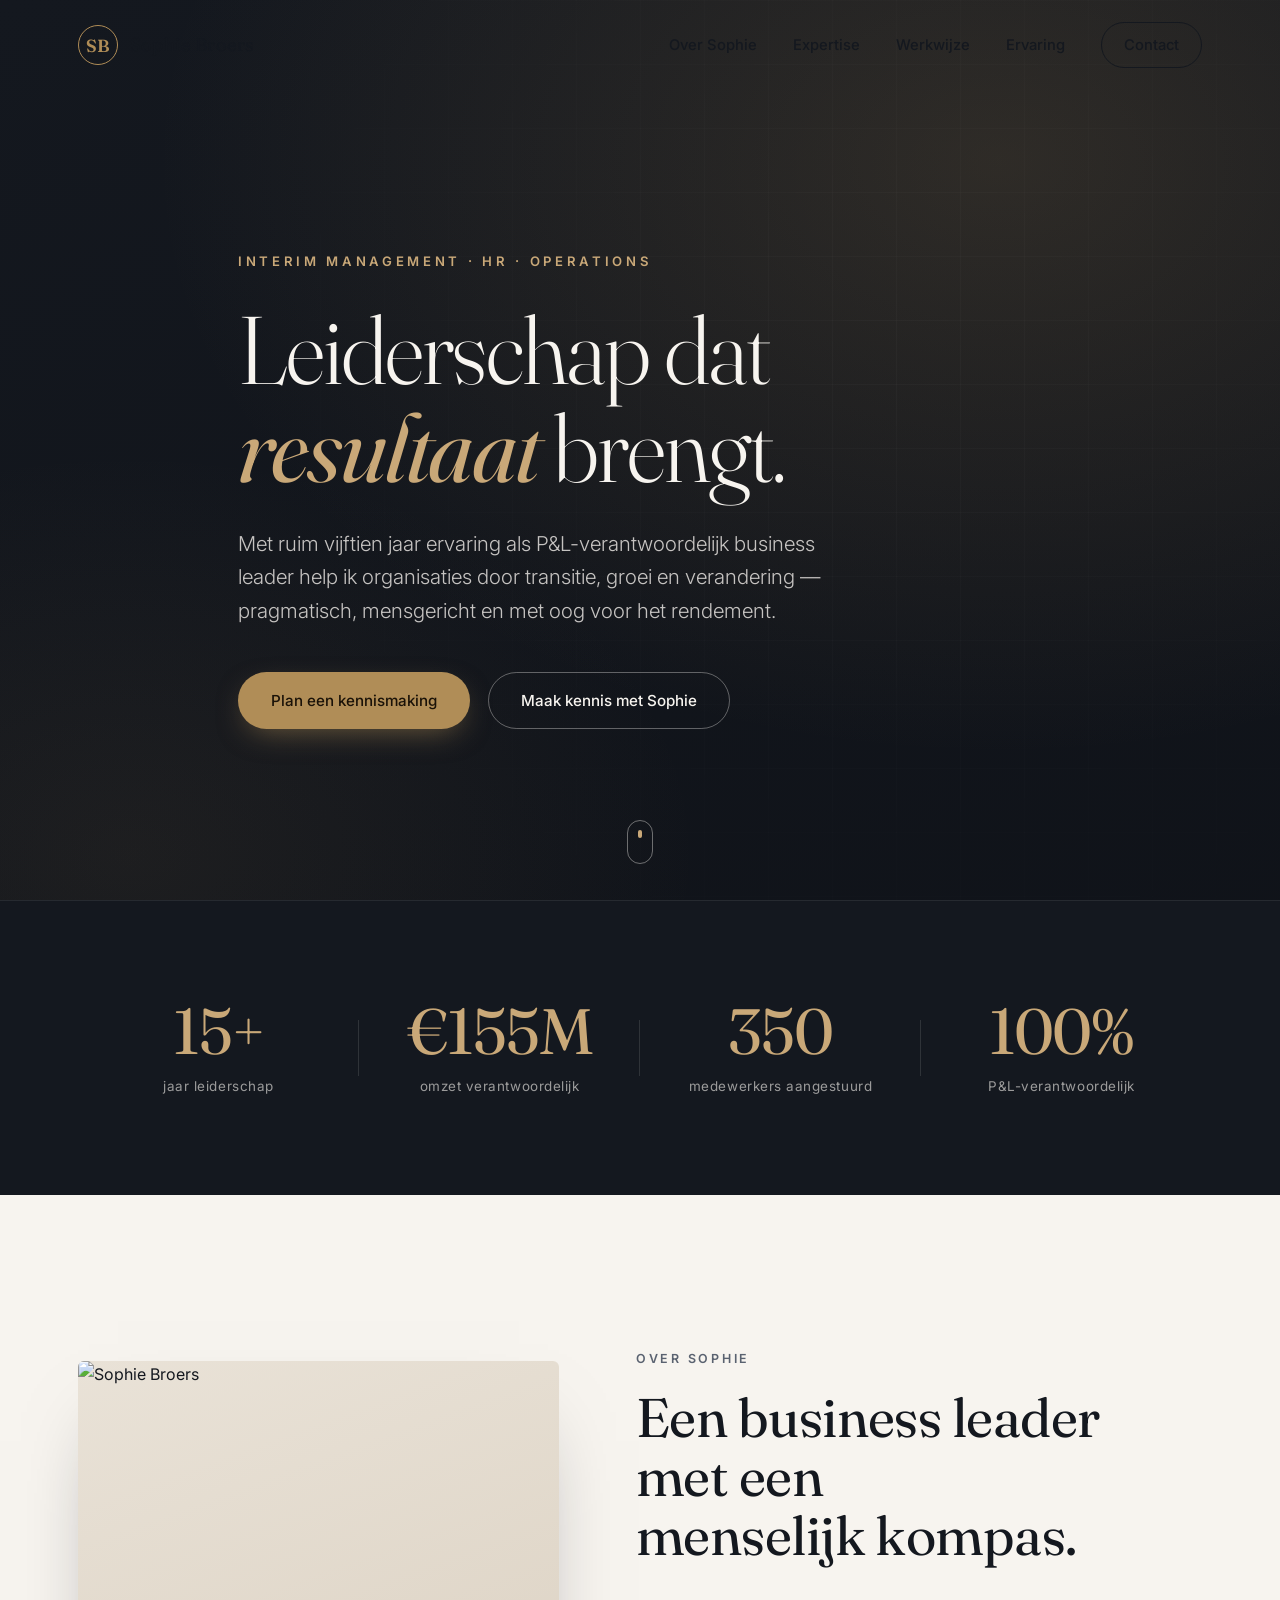
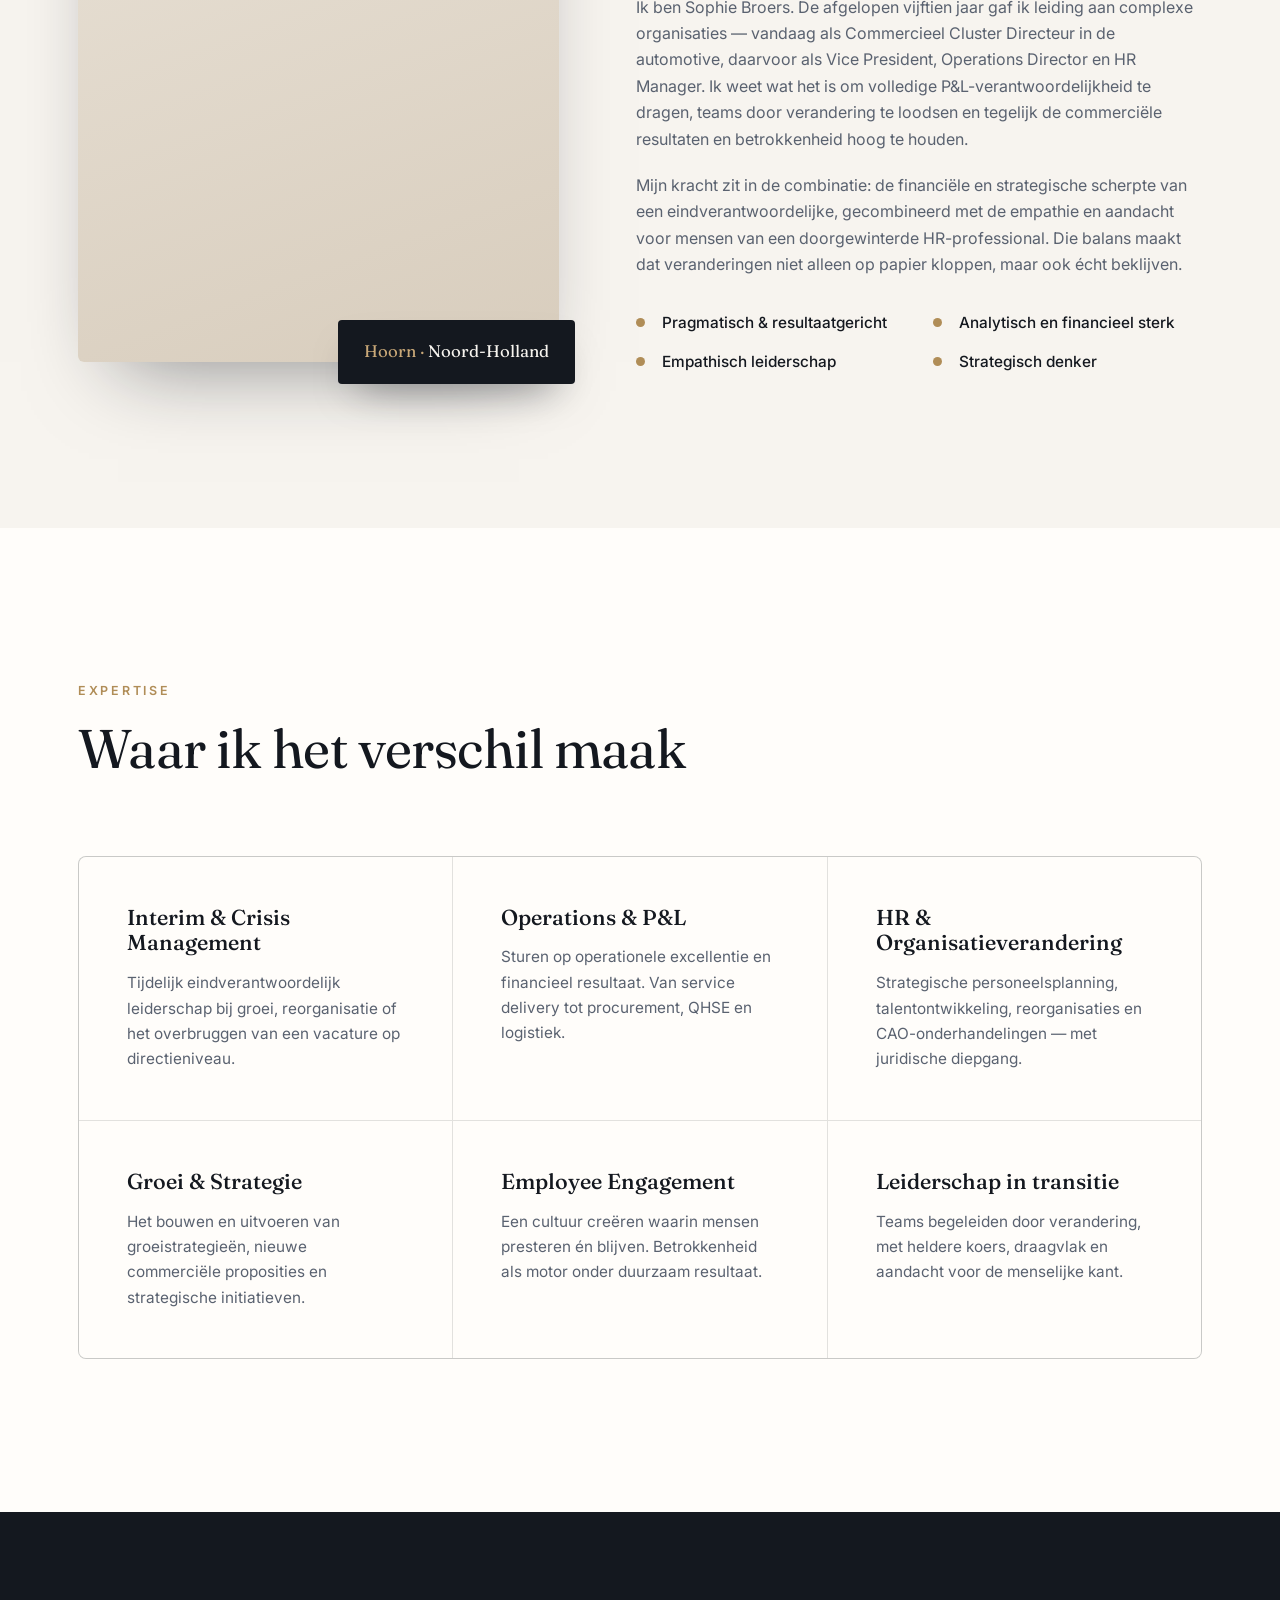
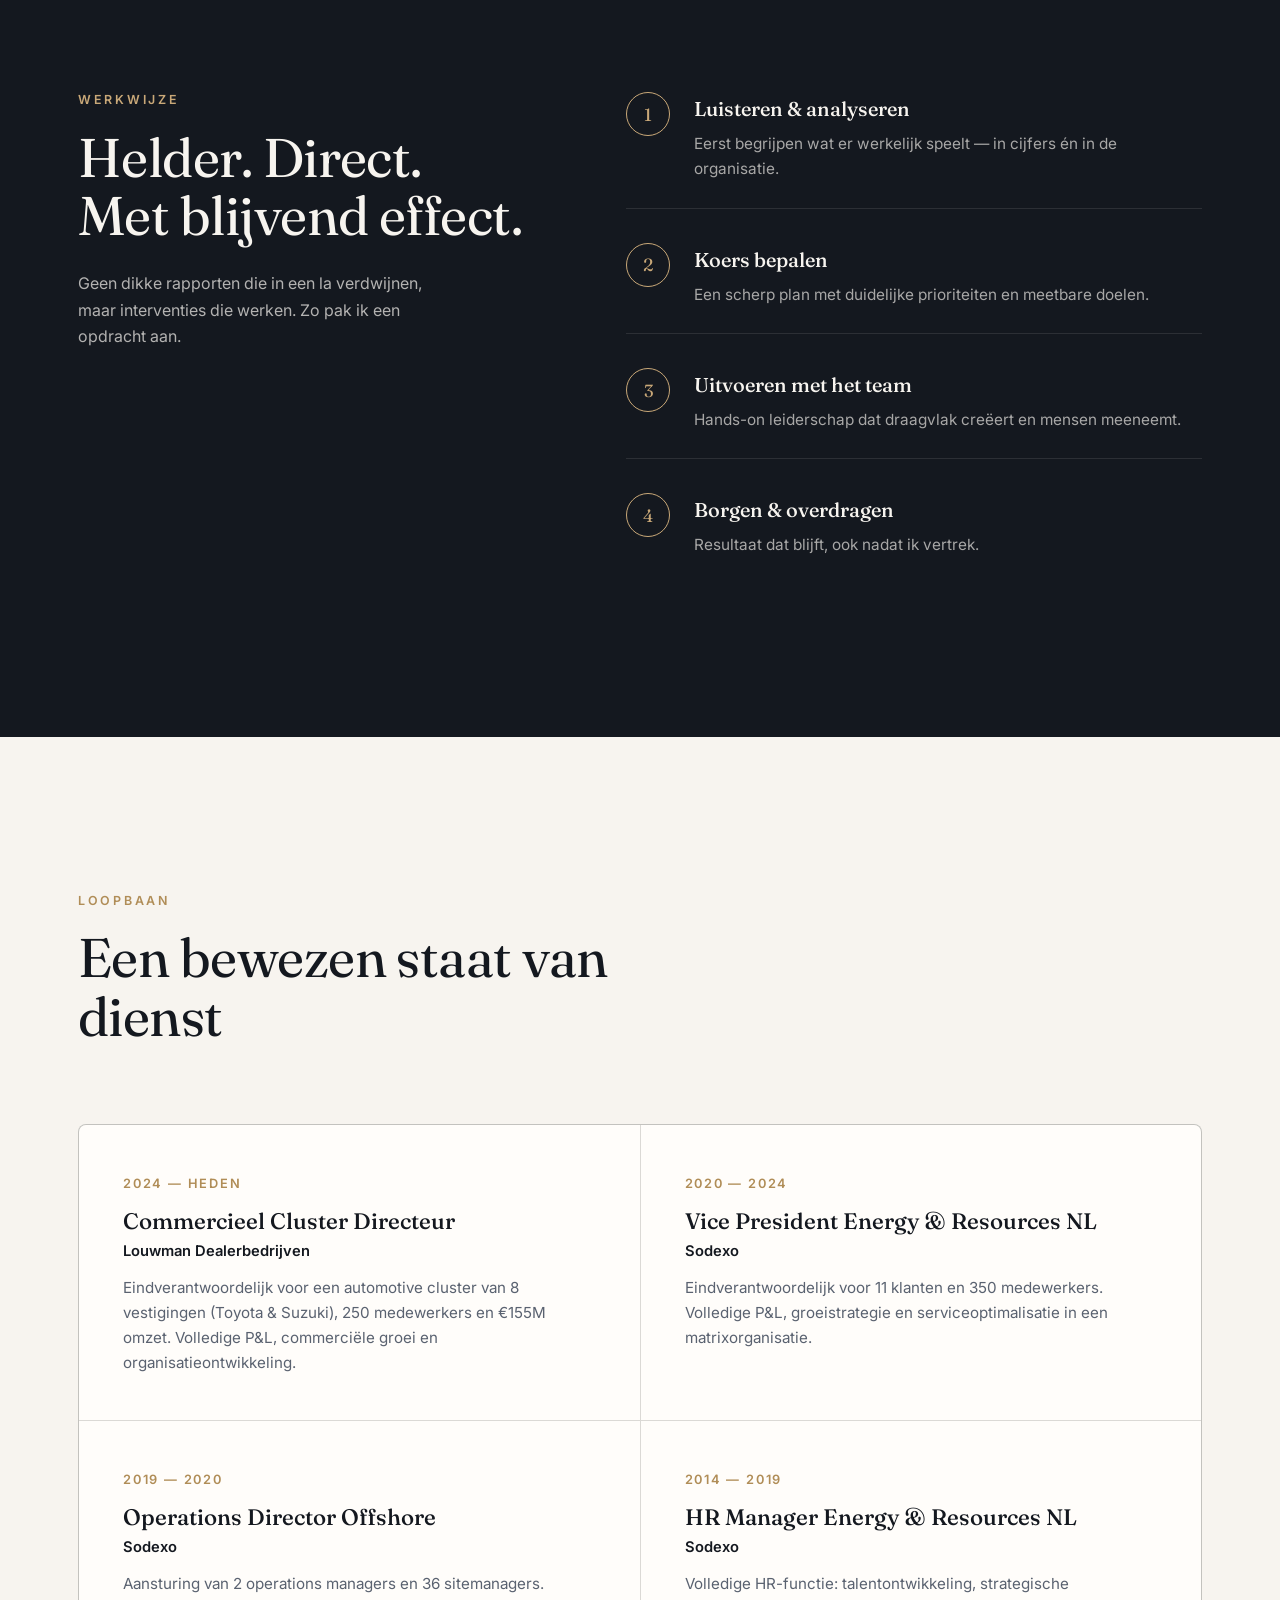
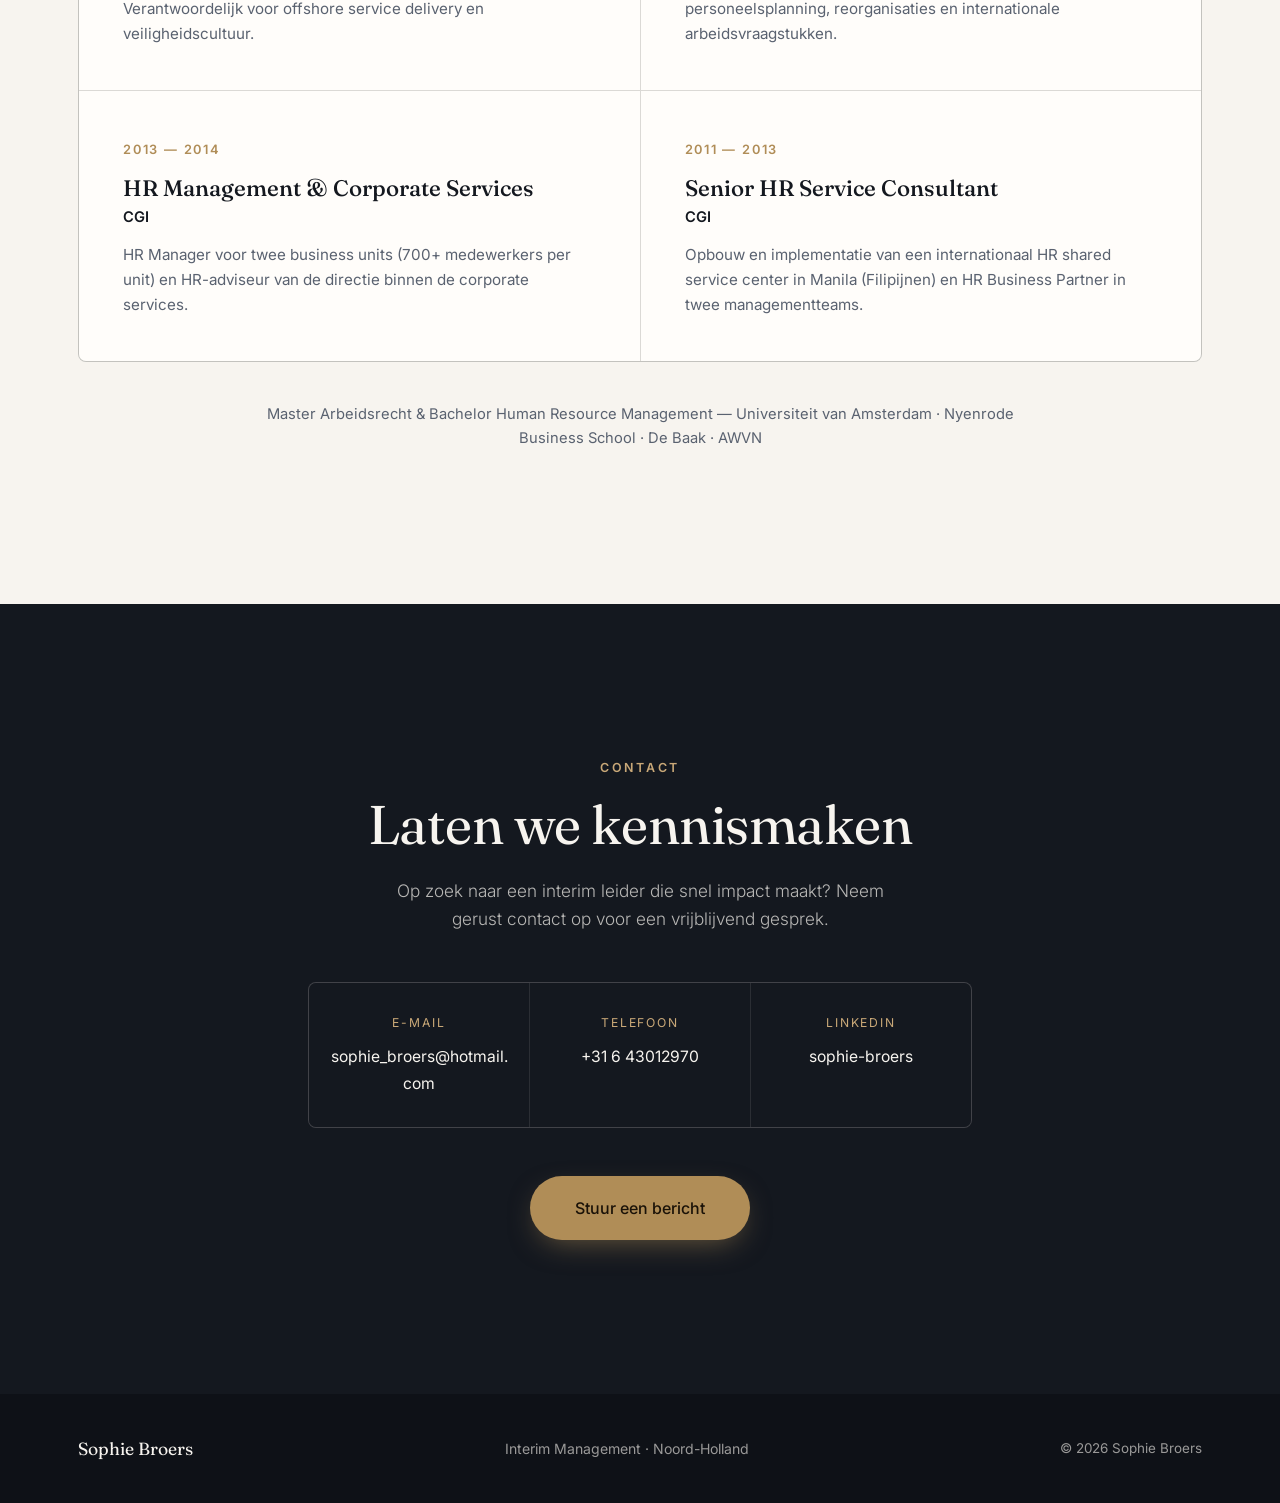
==== index.html @ 217e5184 "Gebruik AI-opgwaardeerde foto van Sophie (Higgsfield)" ====
<!DOCTYPE html>
<html lang="nl">
<head>
  <meta charset="UTF-8" />
  <meta name="viewport" content="width=device-width, initial-scale=1.0" />
  <title>Sophie Broers — Interim Management & Business Leadership</title>
  <meta name="description" content="Sophie Broers — Interim manager in HR, operations en business leadership. Resultaatgericht leiderschap voor organisaties in transitie. Noord-Holland." />

  <link rel="preconnect" href="https://fonts.googleapis.com" />
  <link rel="preconnect" href="https://fonts.gstatic.com" crossorigin />
  <link href="https://fonts.googleapis.com/css2?family=Fraunces:ital,opsz,wght@0,9..144,300;0,9..144,400;0,9..144,500;0,9..144,600;1,9..144,400&family=Inter:wght@300;400;500;600&display=swap" rel="stylesheet" />

  <link rel="stylesheet" href="css/styles.css" />
</head>
<body>

  <!-- Navigation -->
  <header class="nav" id="nav">
    <div class="nav__inner container">
      <a href="#hero" class="nav__brand">
        <span class="nav__monogram">SB</span>
        <span class="nav__name">Sophie&nbsp;Broers</span>
      </a>
      <nav class="nav__links" aria-label="Hoofdmenu">
        <a href="#about">Over Sophie</a>
        <a href="#expertise">Expertise</a>
        <a href="#approach">Werkwijze</a>
        <a href="#track">Ervaring</a>
        <a href="#contact" class="nav__cta">Contact</a>
      </nav>
      <button class="nav__toggle" id="navToggle" aria-label="Menu openen">
        <span></span><span></span><span></span>
      </button>
    </div>
  </header>

  <!-- Hero -->
  <section class="hero" id="hero">
    <div class="hero__bg" aria-hidden="true"></div>
    <div class="container hero__inner">
      <p class="hero__eyebrow reveal">Interim Management · HR · Operations</p>
      <h1 class="hero__title reveal">
        Leiderschap dat<br /><em>resultaat</em> brengt.
      </h1>
      <p class="hero__lede reveal">
        Met ruim vijftien jaar ervaring als P&amp;L-verantwoordelijk business leader
        help ik organisaties door transitie, groei en verandering — pragmatisch,
        mensgericht en met oog voor het rendement.
      </p>
      <div class="hero__actions reveal">
        <a href="#contact" class="btn btn--primary">Plan een kennismaking</a>
        <a href="#about" class="btn btn--ghost">Maak kennis met Sophie</a>
      </div>
    </div>
    <a href="#about" class="hero__scroll" aria-label="Scroll naar beneden">
      <span></span>
    </a>
  </section>

  <!-- Stats -->
  <section class="stats">
    <div class="container stats__grid">
      <div class="stat reveal">
        <span class="stat__num" data-count="15" data-suffix="+">0</span>
        <span class="stat__label">jaar leiderschap</span>
      </div>
      <div class="stat reveal">
        <span class="stat__num" data-count="155" data-prefix="€" data-suffix="M">0</span>
        <span class="stat__label">omzet verantwoordelijk</span>
      </div>
      <div class="stat reveal">
        <span class="stat__num" data-count="350" data-suffix="">0</span>
        <span class="stat__label">medewerkers aangestuurd</span>
      </div>
      <div class="stat reveal">
        <span class="stat__num" data-count="100" data-suffix="%">0</span>
        <span class="stat__label">P&amp;L-verantwoordelijk</span>
      </div>
    </div>
  </section>

  <!-- About -->
  <section class="about section" id="about">
    <div class="container about__grid">
      <div class="about__media reveal">
        <div class="about__photo">
          <img src="https://d8j0ntlcm91z4.cloudfront.net/user_3F2q2CvHTV5b7m7TgMzyzghqiWp/hf_20260619_043556_87febc3c-d3c6-4798-8ff1-b97ae72c11e6.png" alt="Sophie Broers" />
          <span class="about__photo-fallback">Foto van Sophie<br /><small>plaats als assets/sophie.jpg</small></span>
        </div>
        <div class="about__badge">
          <span class="about__badge-line">Hoorn ·</span> Noord-Holland
        </div>
      </div>
      <div class="about__content reveal">
        <p class="section__eyebrow">Over Sophie</p>
        <h2 class="section__title">Een business leader met een<br />menselijk kompas.</h2>
        <p>
          Ik ben Sophie Broers. De afgelopen vijftien jaar gaf ik leiding aan
          complexe organisaties — vandaag als Commercieel Cluster Directeur in
          de automotive, daarvoor als Vice President, Operations Director en
          HR Manager. Ik weet wat het is om volledige P&amp;L-verantwoordelijkheid
          te dragen, teams door verandering te loodsen en tegelijk de
          commerciële resultaten en betrokkenheid hoog te houden.
        </p>
        <p>
          Mijn kracht zit in de combinatie: de financiële en strategische
          scherpte van een eindverantwoordelijke, gecombineerd met de empathie
          en aandacht voor mensen van een doorgewinterde HR-professional. Die
          balans maakt dat veranderingen niet alleen op papier kloppen, maar ook
          écht beklijven.
        </p>
        <ul class="about__traits">
          <li>Pragmatisch &amp; resultaatgericht</li>
          <li>Analytisch en financieel sterk</li>
          <li>Empathisch leiderschap</li>
          <li>Strategisch denker</li>
        </ul>
      </div>
    </div>
  </section>

  <!-- Expertise -->
  <section class="expertise section" id="expertise">
    <div class="container">
      <div class="section__head reveal">
        <p class="section__eyebrow">Expertise</p>
        <h2 class="section__title">Waar ik het verschil maak</h2>
      </div>
      <div class="expertise__grid">
        <article class="card reveal">
          <span class="card__num">01</span>
          <h3>Interim &amp; Crisis Management</h3>
          <p>Tijdelijk eindverantwoordelijk leiderschap bij groei, reorganisatie of het overbruggen van een vacature op directieniveau.</p>
        </article>
        <article class="card reveal">
          <span class="card__num">02</span>
          <h3>Operations &amp; P&amp;L</h3>
          <p>Sturen op operationele excellentie en financieel resultaat. Van service delivery tot procurement, QHSE en logistiek.</p>
        </article>
        <article class="card reveal">
          <span class="card__num">03</span>
          <h3>HR &amp; Organisatieverandering</h3>
          <p>Strategische personeelsplanning, talentontwikkeling, reorganisaties en CAO-onderhandelingen — met juridische diepgang.</p>
        </article>
        <article class="card reveal">
          <span class="card__num">04</span>
          <h3>Groei &amp; Strategie</h3>
          <p>Het bouwen en uitvoeren van groeistrategieën, nieuwe commerciële proposities en strategische initiatieven.</p>
        </article>
        <article class="card reveal">
          <span class="card__num">05</span>
          <h3>Employee Engagement</h3>
          <p>Een cultuur creëren waarin mensen presteren én blijven. Betrokkenheid als motor onder duurzaam resultaat.</p>
        </article>
        <article class="card reveal">
          <span class="card__num">06</span>
          <h3>Leiderschap in transitie</h3>
          <p>Teams begeleiden door verandering, met heldere koers, draagvlak en aandacht voor de menselijke kant.</p>
        </article>
      </div>
    </div>
  </section>

  <!-- Approach -->
  <section class="approach section" id="approach">
    <div class="container approach__grid">
      <div class="approach__intro reveal">
        <p class="section__eyebrow">Werkwijze</p>
        <h2 class="section__title">Helder. Direct.<br />Met blijvend effect.</h2>
        <p>Geen dikke rapporten die in een la verdwijnen, maar interventies die werken. Zo pak ik een opdracht aan.</p>
      </div>
      <div class="approach__steps">
        <div class="step reveal">
          <span class="step__num">1</span>
          <div>
            <h3>Luisteren &amp; analyseren</h3>
            <p>Eerst begrijpen wat er werkelijk speelt — in cijfers én in de organisatie.</p>
          </div>
        </div>
        <div class="step reveal">
          <span class="step__num">2</span>
          <div>
            <h3>Koers bepalen</h3>
            <p>Een scherp plan met duidelijke prioriteiten en meetbare doelen.</p>
          </div>
        </div>
        <div class="step reveal">
          <span class="step__num">3</span>
          <div>
            <h3>Uitvoeren met het team</h3>
            <p>Hands-on leiderschap dat draagvlak creëert en mensen meeneemt.</p>
          </div>
        </div>
        <div class="step reveal">
          <span class="step__num">4</span>
          <div>
            <h3>Borgen &amp; overdragen</h3>
            <p>Resultaat dat blijft, ook nadat ik vertrek.</p>
          </div>
        </div>
      </div>
    </div>
  </section>

  <!-- Track record -->
  <section class="track section" id="track">
    <div class="container">
      <div class="section__head reveal">
        <p class="section__eyebrow">Loopbaan</p>
        <h2 class="section__title">Een bewezen staat van dienst</h2>
      </div>
      <div class="timeline">
        <div class="tl reveal">
          <span class="tl__period">2024 — heden</span>
          <h3>Commercieel Cluster Directeur</h3>
          <span class="tl__org">Louwman Dealerbedrijven</span>
          <p>Eindverantwoordelijk voor een automotive cluster van 8 vestigingen (Toyota &amp; Suzuki), 250 medewerkers en €155M omzet. Volledige P&amp;L, commerciële groei en organisatieontwikkeling.</p>
        </div>
        <div class="tl reveal">
          <span class="tl__period">2020 — 2024</span>
          <h3>Vice President Energy &amp; Resources NL</h3>
          <span class="tl__org">Sodexo</span>
          <p>Eindverantwoordelijk voor 11 klanten en 350 medewerkers. Volledige P&amp;L, groeistrategie en serviceoptimalisatie in een matrixorganisatie.</p>
        </div>
        <div class="tl reveal">
          <span class="tl__period">2019 — 2020</span>
          <h3>Operations Director Offshore</h3>
          <span class="tl__org">Sodexo</span>
          <p>Aansturing van 2 operations managers en 36 sitemanagers. Verantwoordelijk voor offshore service delivery en veiligheidscultuur.</p>
        </div>
        <div class="tl reveal">
          <span class="tl__period">2014 — 2019</span>
          <h3>HR Manager Energy &amp; Resources NL</h3>
          <span class="tl__org">Sodexo</span>
          <p>Volledige HR-functie: talentontwikkeling, strategische personeelsplanning, reorganisaties en internationale arbeidsvraagstukken.</p>
        </div>
        <div class="tl reveal">
          <span class="tl__period">2013 — 2014</span>
          <h3>HR Management &amp; Corporate Services</h3>
          <span class="tl__org">CGI</span>
          <p>HR Manager voor twee business units (700+ medewerkers per unit) en HR-adviseur van de directie binnen de corporate services.</p>
        </div>
        <div class="tl reveal">
          <span class="tl__period">2011 — 2013</span>
          <h3>Senior HR Service Consultant</h3>
          <span class="tl__org">CGI</span>
          <p>Opbouw en implementatie van een internationaal HR shared service center in Manila (Filipijnen) en HR Business Partner in twee managementteams.</p>
        </div>
      </div>
      <p class="track__edu reveal">
        Master Arbeidsrecht &amp; Bachelor Human Resource Management — Universiteit van Amsterdam ·
        Nyenrode Business School · De Baak · AWVN
      </p>
    </div>
  </section>

  <!-- Contact -->
  <section class="contact section" id="contact">
    <div class="container contact__inner reveal">
      <p class="section__eyebrow">Contact</p>
      <h2 class="section__title">Laten we kennismaken</h2>
      <p class="contact__lede">
        Op zoek naar een interim leider die snel impact maakt? Neem gerust
        contact op voor een vrijblijvend gesprek.
      </p>
      <div class="contact__methods">
        <a href="mailto:sophie_broers@hotmail.com" class="contact__item">
          <span class="contact__label">E-mail</span>
          <span class="contact__value">sophie_broers@hotmail.com</span>
        </a>
        <a href="tel:+31643012970" class="contact__item">
          <span class="contact__label">Telefoon</span>
          <span class="contact__value">+31 6 43012970</span>
        </a>
        <a href="https://www.linkedin.com/in/sophie-broers-6456838/" target="_blank" rel="noopener" class="contact__item">
          <span class="contact__label">LinkedIn</span>
          <span class="contact__value">sophie-broers</span>
        </a>
      </div>
      <a href="mailto:sophie_broers@hotmail.com" class="btn btn--primary btn--large">Stuur een bericht</a>
    </div>
  </section>

  <!-- Footer -->
  <footer class="footer">
    <div class="container footer__inner">
      <span class="footer__brand">Sophie Broers</span>
      <span class="footer__tag">Interim Management · Noord-Holland</span>
      <span class="footer__copy">© <span id="year"></span> Sophie Broers</span>
    </div>
  </footer>

  <script src="js/script.js"></script>
</body>
</html>
---- css/styles.css ----
/* ============================================================
   Sophie Broers — Interim Management
   Premium design system
   ============================================================ */

:root {
  --ink:        #14181f;   /* near-black navy */
  --ink-soft:   #232a35;
  --paper:      #f7f4ef;   /* warm off-white */
  --paper-pure: #fffdfa;
  --gold:       #b08d57;   /* champagne gold */
  --gold-soft:  #c9a878;
  --line:       rgba(20, 24, 31, 0.12);
  --muted:      #5a6270;

  --serif: 'Fraunces', Georgia, serif;
  --sans:  'Inter', -apple-system, BlinkMacSystemFont, sans-serif;

  --ease: cubic-bezier(0.22, 1, 0.36, 1);
  --maxw: 1180px;
}

*,
*::before,
*::after { box-sizing: border-box; margin: 0; padding: 0; }

html { scroll-behavior: smooth; -webkit-text-size-adjust: 100%; }

body {
  font-family: var(--sans);
  color: var(--ink);
  background: var(--paper);
  line-height: 1.65;
  font-weight: 400;
  -webkit-font-smoothing: antialiased;
  overflow-x: hidden;
}

img { max-width: 100%; display: block; }
a { color: inherit; text-decoration: none; }

.container {
  width: 100%;
  max-width: var(--maxw);
  margin: 0 auto;
  padding: 0 28px;
}

.section { padding: clamp(80px, 12vw, 160px) 0; }

/* ---- Shared section heads ---- */
.section__eyebrow {
  font-size: 0.78rem;
  letter-spacing: 0.22em;
  text-transform: uppercase;
  color: var(--gold);
  font-weight: 600;
  margin-bottom: 18px;
}

.section__title {
  font-family: var(--serif);
  font-weight: 400;
  font-size: clamp(2rem, 4.5vw, 3.4rem);
  line-height: 1.08;
  letter-spacing: -0.01em;
}

.section__head { max-width: 640px; margin-bottom: clamp(48px, 6vw, 80px); }

/* ============================================================
   Navigation
   ============================================================ */
.nav {
  position: fixed;
  inset: 0 0 auto 0;
  z-index: 100;
  transition: background 0.4s var(--ease), box-shadow 0.4s var(--ease), padding 0.4s var(--ease);
  padding: 22px 0;
}
.nav--scrolled {
  background: rgba(247, 244, 239, 0.85);
  backdrop-filter: blur(14px);
  -webkit-backdrop-filter: blur(14px);
  box-shadow: 0 1px 0 var(--line);
  padding: 14px 0;
}
.nav__inner { display: flex; align-items: center; justify-content: space-between; }

.nav__brand { display: flex; align-items: center; gap: 12px; }
.nav__monogram {
  font-family: var(--serif);
  font-weight: 600;
  font-size: 1.1rem;
  width: 40px; height: 40px;
  display: grid; place-items: center;
  border: 1px solid var(--gold);
  color: var(--gold);
  border-radius: 50%;
  letter-spacing: 0.02em;
}
.nav__name {
  font-family: var(--serif);
  font-size: 1.15rem;
  letter-spacing: 0.01em;
}

.nav__links { display: flex; align-items: center; gap: 36px; }
.nav__links a {
  font-size: 0.92rem;
  font-weight: 500;
  position: relative;
  transition: color 0.3s var(--ease);
}
.nav__links a:not(.nav__cta)::after {
  content: '';
  position: absolute;
  left: 0; bottom: -6px;
  width: 0; height: 1px;
  background: var(--gold);
  transition: width 0.35s var(--ease);
}
.nav__links a:not(.nav__cta):hover { color: var(--gold); }
.nav__links a:not(.nav__cta):hover::after { width: 100%; }

.nav__cta {
  border: 1px solid var(--ink);
  padding: 10px 22px;
  border-radius: 100px;
  transition: background 0.3s var(--ease), color 0.3s var(--ease), border-color 0.3s var(--ease);
}
.nav__cta:hover { background: var(--ink); color: var(--paper); }

.nav__toggle { display: none; background: none; border: 0; cursor: pointer; width: 28px; height: 22px; position: relative; }
.nav__toggle span {
  position: absolute; left: 0; width: 100%; height: 2px;
  background: var(--ink); transition: transform 0.35s var(--ease), opacity 0.3s var(--ease);
}
.nav__toggle span:nth-child(1) { top: 0; }
.nav__toggle span:nth-child(2) { top: 10px; }
.nav__toggle span:nth-child(3) { top: 20px; }
.nav--open .nav__toggle span:nth-child(1) { transform: translateY(10px) rotate(45deg); }
.nav--open .nav__toggle span:nth-child(2) { opacity: 0; }
.nav--open .nav__toggle span:nth-child(3) { transform: translateY(-10px) rotate(-45deg); }

/* ============================================================
   Hero
   ============================================================ */
.hero {
  position: relative;
  min-height: 100vh;
  display: flex;
  align-items: center;
  background: var(--ink);
  color: var(--paper);
  overflow: hidden;
}
.hero__bg {
  position: absolute; inset: 0;
  background:
    radial-gradient(120% 120% at 78% 18%, rgba(176, 141, 87, 0.18) 0%, rgba(176, 141, 87, 0) 55%),
    radial-gradient(90% 90% at 10% 95%, rgba(176, 141, 87, 0.08) 0%, rgba(20, 24, 31, 0) 50%),
    linear-gradient(160deg, rgba(20, 24, 31, 0.82) 0%, rgba(14, 17, 23, 0.72) 100%);
  background-image:
    radial-gradient(120% 120% at 78% 18%, rgba(176, 141, 87, 0.18) 0%, rgba(176, 141, 87, 0) 55%),
    radial-gradient(90% 90% at 10% 95%, rgba(176, 141, 87, 0.08) 0%, rgba(20, 24, 31, 0) 50%),
    linear-gradient(160deg, rgba(20, 24, 31, 0.82) 0%, rgba(14, 17, 23, 0.72) 100%),
    url('https://d8j0ntlcm91z4.cloudfront.net/user_3F2q2CvHTV5b7m7TgMzyzghqiWp/hf_20260619_043451_a9154b15-91ac-40e5-aec0-e50a298c471d.png');
  background-size: cover;
  background-position: center;
}
.hero__bg::after {
  content: '';
  position: absolute; inset: 0;
  background-image:
    linear-gradient(rgba(255,255,255,0.025) 1px, transparent 1px),
    linear-gradient(90deg, rgba(255,255,255,0.025) 1px, transparent 1px);
  background-size: 64px 64px;
  mask-image: radial-gradient(circle at 70% 40%, black, transparent 75%);
}
.hero__inner { position: relative; z-index: 2; max-width: 860px; padding-top: 80px; }

.hero__eyebrow {
  font-size: 0.82rem;
  letter-spacing: 0.28em;
  text-transform: uppercase;
  color: var(--gold-soft);
  font-weight: 600;
  margin-bottom: 28px;
}
.hero__title {
  font-family: var(--serif);
  font-weight: 300;
  font-size: clamp(2.8rem, 8vw, 6rem);
  line-height: 1.02;
  letter-spacing: -0.02em;
  margin-bottom: 30px;
}
.hero__title em { font-style: italic; color: var(--gold-soft); font-weight: 400; }

.hero__lede {
  font-size: clamp(1.05rem, 1.6vw, 1.3rem);
  color: rgba(247, 244, 239, 0.78);
  max-width: 620px;
  font-weight: 300;
  margin-bottom: 44px;
}

.hero__actions { display: flex; gap: 18px; flex-wrap: wrap; }

.hero__scroll {
  position: absolute; left: 50%; bottom: 36px; transform: translateX(-50%);
  width: 26px; height: 44px; border: 1px solid rgba(247,244,239,0.4);
  border-radius: 100px; z-index: 2;
}
.hero__scroll span {
  position: absolute; left: 50%; top: 9px; transform: translateX(-50%);
  width: 4px; height: 8px; border-radius: 4px; background: var(--gold-soft);
  animation: scrolldot 1.8s var(--ease) infinite;
}
@keyframes scrolldot {
  0% { opacity: 0; transform: translate(-50%, 0); }
  40% { opacity: 1; }
  80% { opacity: 0; transform: translate(-50%, 16px); }
  100% { opacity: 0; }
}

/* ---- Buttons ---- */
.btn {
  display: inline-flex; align-items: center; justify-content: center;
  font-family: var(--sans); font-weight: 500; font-size: 0.95rem;
  padding: 15px 32px; border-radius: 100px;
  cursor: pointer; transition: transform 0.3s var(--ease), background 0.3s var(--ease), color 0.3s var(--ease), box-shadow 0.3s var(--ease);
  border: 1px solid transparent;
}
.btn--primary { background: var(--gold); color: #1a1208; box-shadow: 0 10px 30px -10px rgba(176,141,87,0.6); }
.btn--primary:hover { transform: translateY(-3px); background: var(--gold-soft); box-shadow: 0 16px 40px -12px rgba(176,141,87,0.7); }
.btn--ghost { border-color: rgba(247,244,239,0.35); color: var(--paper); }
.btn--ghost:hover { border-color: var(--gold-soft); color: var(--gold-soft); transform: translateY(-3px); }
.btn--large { padding: 18px 44px; font-size: 1rem; }

/* ============================================================
   Stats
   ============================================================ */
.stats { background: var(--ink); color: var(--paper); border-top: 1px solid rgba(247,244,239,0.08); }
.stats__grid {
  display: grid; grid-template-columns: repeat(4, 1fr);
  padding: clamp(54px, 7vw, 88px) 28px;
}
.stat { text-align: center; padding: 10px; position: relative; }
.stat:not(:last-child)::after {
  content: ''; position: absolute; right: 0; top: 50%; transform: translateY(-50%);
  width: 1px; height: 56px; background: rgba(247,244,239,0.12);
}
.stat__num {
  display: block; font-family: var(--serif); font-weight: 400;
  font-size: clamp(2.6rem, 5vw, 4rem); color: var(--gold-soft); line-height: 1;
  letter-spacing: -0.02em;
}
.stat__label { font-size: 0.84rem; color: rgba(247,244,239,0.6); letter-spacing: 0.04em; margin-top: 12px; display: block; }

/* ============================================================
   About
   ============================================================ */
.about { background: var(--paper); }
.about__grid {
  display: grid; grid-template-columns: 0.85fr 1fr; gap: clamp(40px, 6vw, 90px);
  align-items: center;
}
.about__media { position: relative; }
.about__photo {
  position: relative; aspect-ratio: 4 / 5; border-radius: 6px; overflow: hidden;
  background: linear-gradient(160deg, #e9e2d7, #d8cdbd);
  box-shadow: 0 40px 80px -40px rgba(20,24,31,0.5);
}
.about__photo img { width: 100%; height: 100%; object-fit: cover; }
.about__photo-fallback {
  position: absolute; inset: 0; display: none; place-content: center; text-align: center;
  color: var(--muted); font-size: 0.95rem; align-content: center;
}
.about__photo--placeholder .about__photo-fallback { display: grid; }
.about__photo-fallback small { color: var(--gold); font-size: 0.78rem; }
.about__badge {
  position: absolute; bottom: -22px; right: -16px;
  background: var(--ink); color: var(--paper); padding: 18px 26px; border-radius: 4px;
  font-family: var(--serif); font-size: 1.05rem; box-shadow: 0 20px 40px -20px rgba(20,24,31,0.6);
  white-space: nowrap;
}
.about__badge-line { color: var(--gold-soft); }

.about__content p { color: var(--muted); margin-bottom: 20px; max-width: 56ch; }
.about__content .section__title { margin-bottom: 28px; }
.about__traits {
  list-style: none; display: grid; grid-template-columns: 1fr 1fr; gap: 14px 28px;
  margin-top: 32px;
}
.about__traits li {
  position: relative; padding-left: 26px; font-weight: 500; font-size: 0.96rem;
}
.about__traits li::before {
  content: ''; position: absolute; left: 0; top: 0.55em;
  width: 9px; height: 9px; border-radius: 50%; background: var(--gold);
}

/* ============================================================
   Expertise
   ============================================================ */
.expertise { background: var(--paper-pure); }
.expertise__grid {
  display: grid; grid-template-columns: repeat(3, 1fr); gap: 1px;
  background: var(--line); border: 1px solid var(--line); border-radius: 8px; overflow: hidden;
}
.card {
  background: var(--paper-pure); padding: clamp(32px, 4vw, 48px);
  transition: background 0.4s var(--ease), transform 0.4s var(--ease);
}
.card:hover { background: var(--paper); }
.card__num { display: none; }
.card h3 { font-family: var(--serif); font-weight: 500; font-size: 1.35rem; margin-bottom: 14px; line-height: 1.2; }
.card p { color: var(--muted); font-size: 0.96rem; }

/* ============================================================
   Approach
   ============================================================ */
.approach { background: var(--ink); color: var(--paper); }
.approach .section__eyebrow { color: var(--gold-soft); }
.approach__grid { display: grid; grid-template-columns: 0.9fr 1.1fr; gap: clamp(40px, 6vw, 90px); }
.approach__intro p { color: rgba(247,244,239,0.7); margin-top: 24px; max-width: 38ch; }
.approach__intro .section__title { color: var(--paper); }

.approach__steps { display: grid; gap: 8px; }
.step {
  display: flex; gap: 24px; align-items: flex-start; padding: 26px 0;
  border-bottom: 1px solid rgba(247,244,239,0.1);
}
.step:last-child { border-bottom: 0; }
.step__num {
  flex: none; width: 44px; height: 44px; border-radius: 50%;
  border: 1px solid var(--gold-soft); color: var(--gold-soft);
  display: grid; place-items: center; font-family: var(--serif); font-size: 1.1rem;
}
.step h3 { font-family: var(--serif); font-weight: 500; font-size: 1.25rem; margin-bottom: 6px; }
.step p { color: rgba(247,244,239,0.65); font-size: 0.96rem; }

/* ============================================================
   Track record / timeline
   ============================================================ */
.track { background: var(--paper); }
.timeline {
  display: grid; grid-template-columns: 1fr 1fr; gap: 1px;
  background: var(--line); border: 1px solid var(--line); border-radius: 8px; overflow: hidden;
}
.tl { background: var(--paper-pure); padding: clamp(30px, 3.5vw, 44px); transition: background 0.4s var(--ease); }
.tl:hover { background: var(--paper); }
.tl__period { font-size: 0.8rem; letter-spacing: 0.14em; text-transform: uppercase; color: var(--gold); font-weight: 600; }
.tl h3 { font-family: var(--serif); font-weight: 500; font-size: 1.4rem; margin: 14px 0 4px; line-height: 1.15; }
.tl__org { font-size: 0.92rem; color: var(--ink); font-weight: 600; display: block; margin-bottom: 12px; }
.tl p { color: var(--muted); font-size: 0.95rem; }
.track__edu {
  margin-top: 40px; text-align: center; color: var(--muted); font-size: 0.92rem;
  max-width: 760px; margin-left: auto; margin-right: auto;
}

/* ============================================================
   Contact
   ============================================================ */
.contact { background: var(--ink); color: var(--paper); text-align: center; }
.contact .section__eyebrow { color: var(--gold-soft); }
.contact__inner { max-width: 720px; margin: 0 auto; }
.contact .section__title { color: var(--paper); }
.contact__lede { color: rgba(247,244,239,0.72); margin: 22px auto 48px; max-width: 46ch; font-size: 1.08rem; font-weight: 300; }

.contact__methods {
  display: grid; grid-template-columns: repeat(3, 1fr); gap: 1px;
  background: rgba(247,244,239,0.1); border: 1px solid rgba(247,244,239,0.1);
  border-radius: 8px; overflow: hidden; margin-bottom: 48px;
}
.contact__item { background: var(--ink); padding: 30px 18px; transition: background 0.35s var(--ease); }
.contact__item:hover { background: var(--ink-soft); }
.contact__label { display: block; font-size: 0.76rem; letter-spacing: 0.16em; text-transform: uppercase; color: var(--gold-soft); margin-bottom: 10px; }
.contact__value { font-size: 0.98rem; word-break: break-word; }

/* ============================================================
   Footer
   ============================================================ */
.footer { background: #0e1117; color: rgba(247,244,239,0.6); padding: 40px 0; }
.footer__inner { display: flex; align-items: center; justify-content: space-between; gap: 16px; flex-wrap: wrap; }
.footer__brand { font-family: var(--serif); color: var(--paper); font-size: 1.1rem; }
.footer__tag { font-size: 0.88rem; }
.footer__copy { font-size: 0.84rem; }

/* ============================================================
   Reveal animations
   ============================================================ */
.reveal { opacity: 0; transform: translateY(28px); transition: opacity 0.9s var(--ease), transform 0.9s var(--ease); }
.reveal.in { opacity: 1; transform: none; }
.reveal:nth-child(2) { transition-delay: 0.08s; }
.reveal:nth-child(3) { transition-delay: 0.16s; }
.reveal:nth-child(4) { transition-delay: 0.24s; }

@media (prefers-reduced-motion: reduce) {
  .reveal { opacity: 1; transform: none; transition: none; }
  html { scroll-behavior: auto; }
  .hero__scroll span { animation: none; }
}

/* ============================================================
   Responsive
   ============================================================ */
@media (max-width: 960px) {
  .about__grid, .approach__grid { grid-template-columns: 1fr; }
  .about__media { max-width: 440px; margin: 0 auto; }
  .expertise__grid { grid-template-columns: repeat(2, 1fr); }
  .stats__grid { grid-template-columns: repeat(2, 1fr); gap: 30px 0; }
  .stat:nth-child(2)::after { display: none; }
}

@media (max-width: 720px) {
  .nav__links {
    position: fixed; inset: 0 0 0 auto; width: min(78vw, 320px);
    background: var(--paper); flex-direction: column; align-items: flex-start;
    justify-content: center; gap: 28px; padding: 40px;
    transform: translateX(100%); transition: transform 0.45s var(--ease);
    box-shadow: -20px 0 60px -30px rgba(20,24,31,0.5);
  }
  .nav--open .nav__links { transform: none; }
  .nav__toggle { display: block; z-index: 110; }
  .nav__cta { border-color: var(--ink); }

  .expertise__grid, .timeline, .contact__methods { grid-template-columns: 1fr; }
  .stats__grid { grid-template-columns: 1fr 1fr; }
  .hero__actions { flex-direction: column; }
  .hero__actions .btn { width: 100%; }
  .about__badge { right: 50%; transform: translateX(50%); bottom: -20px; }
}
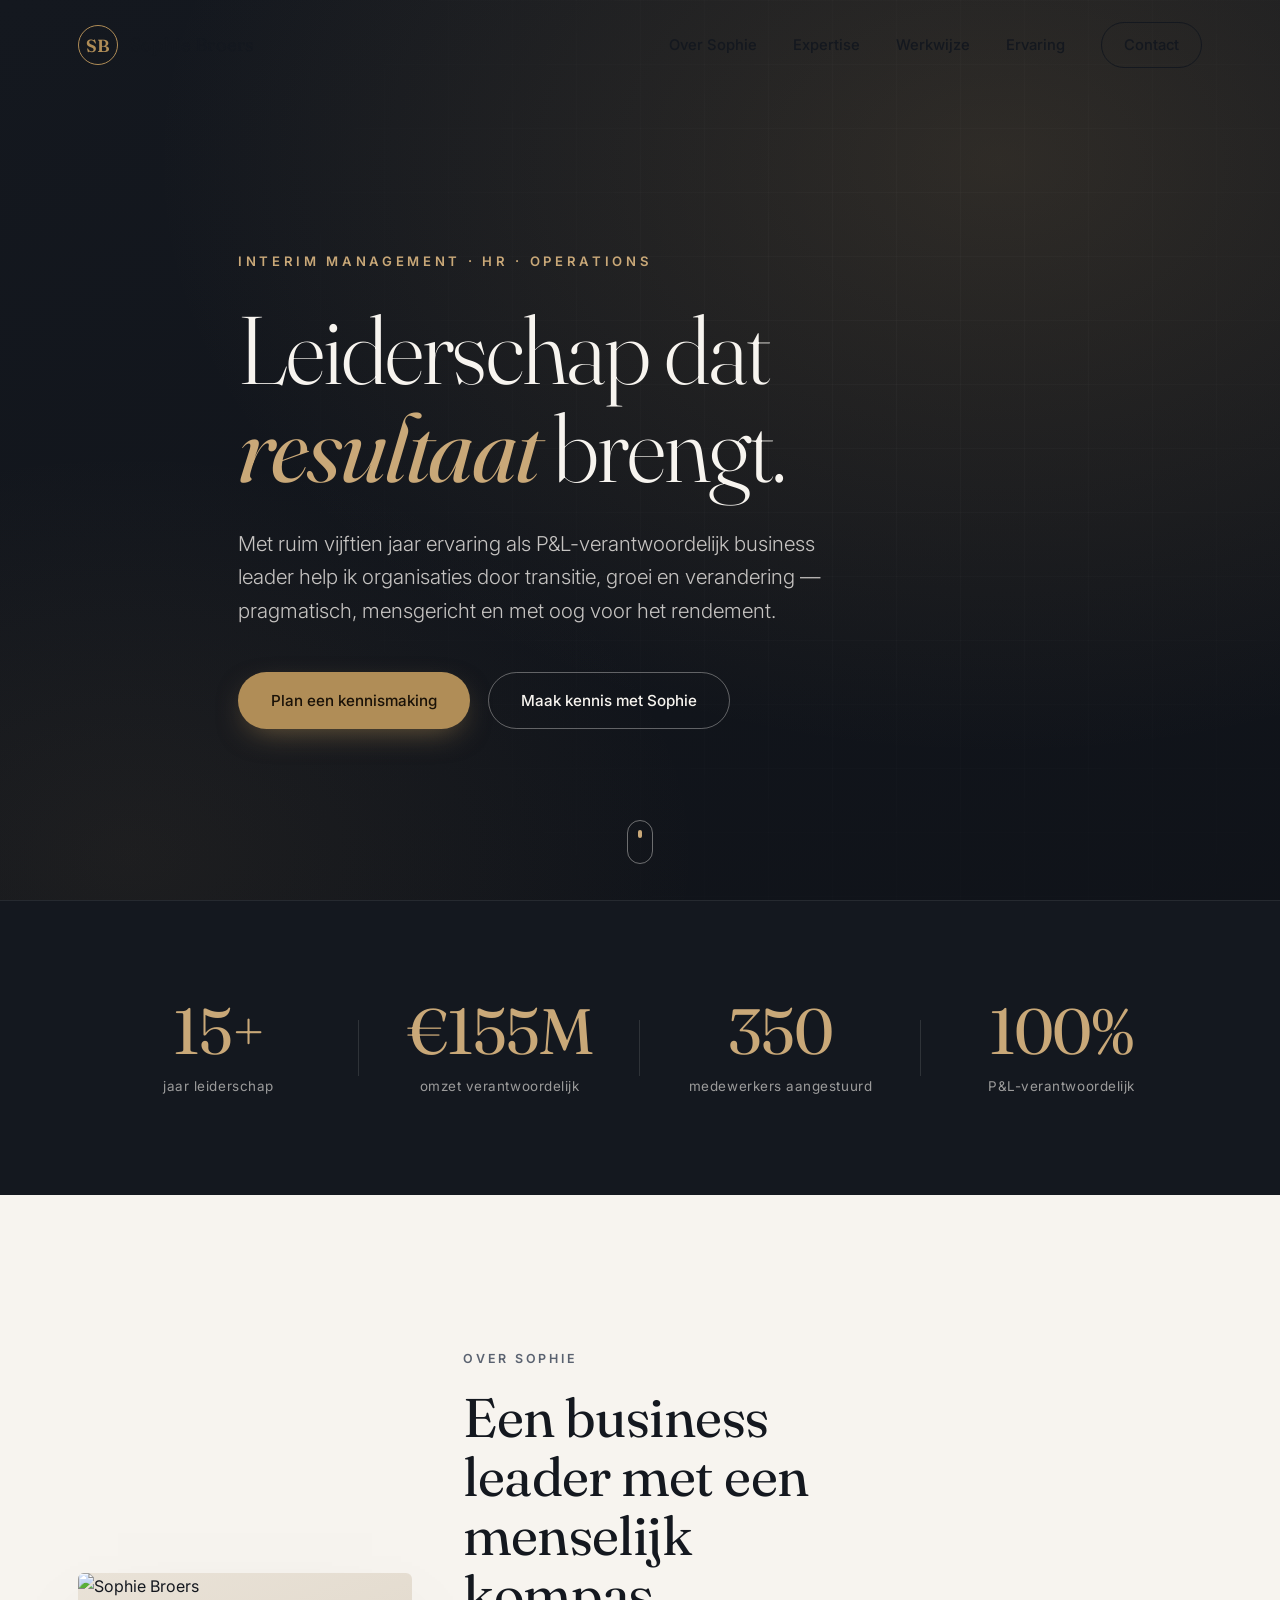
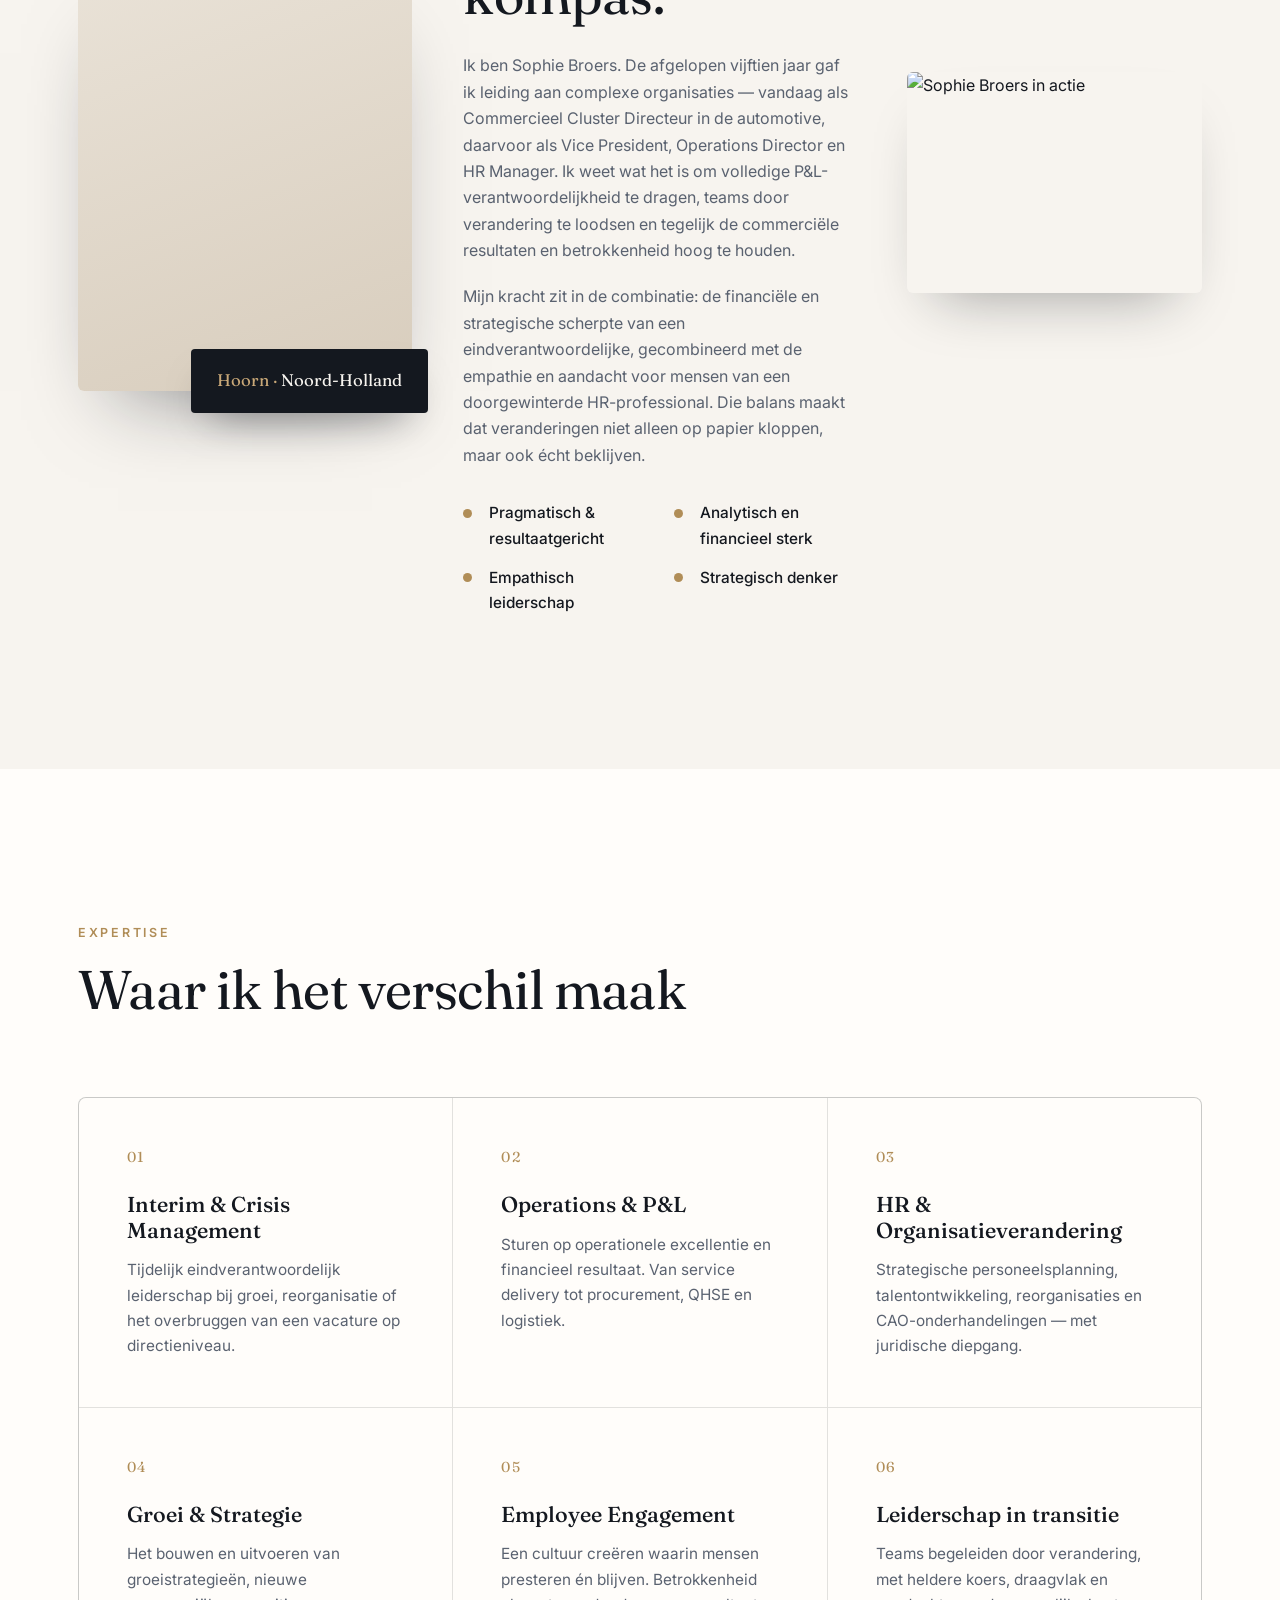
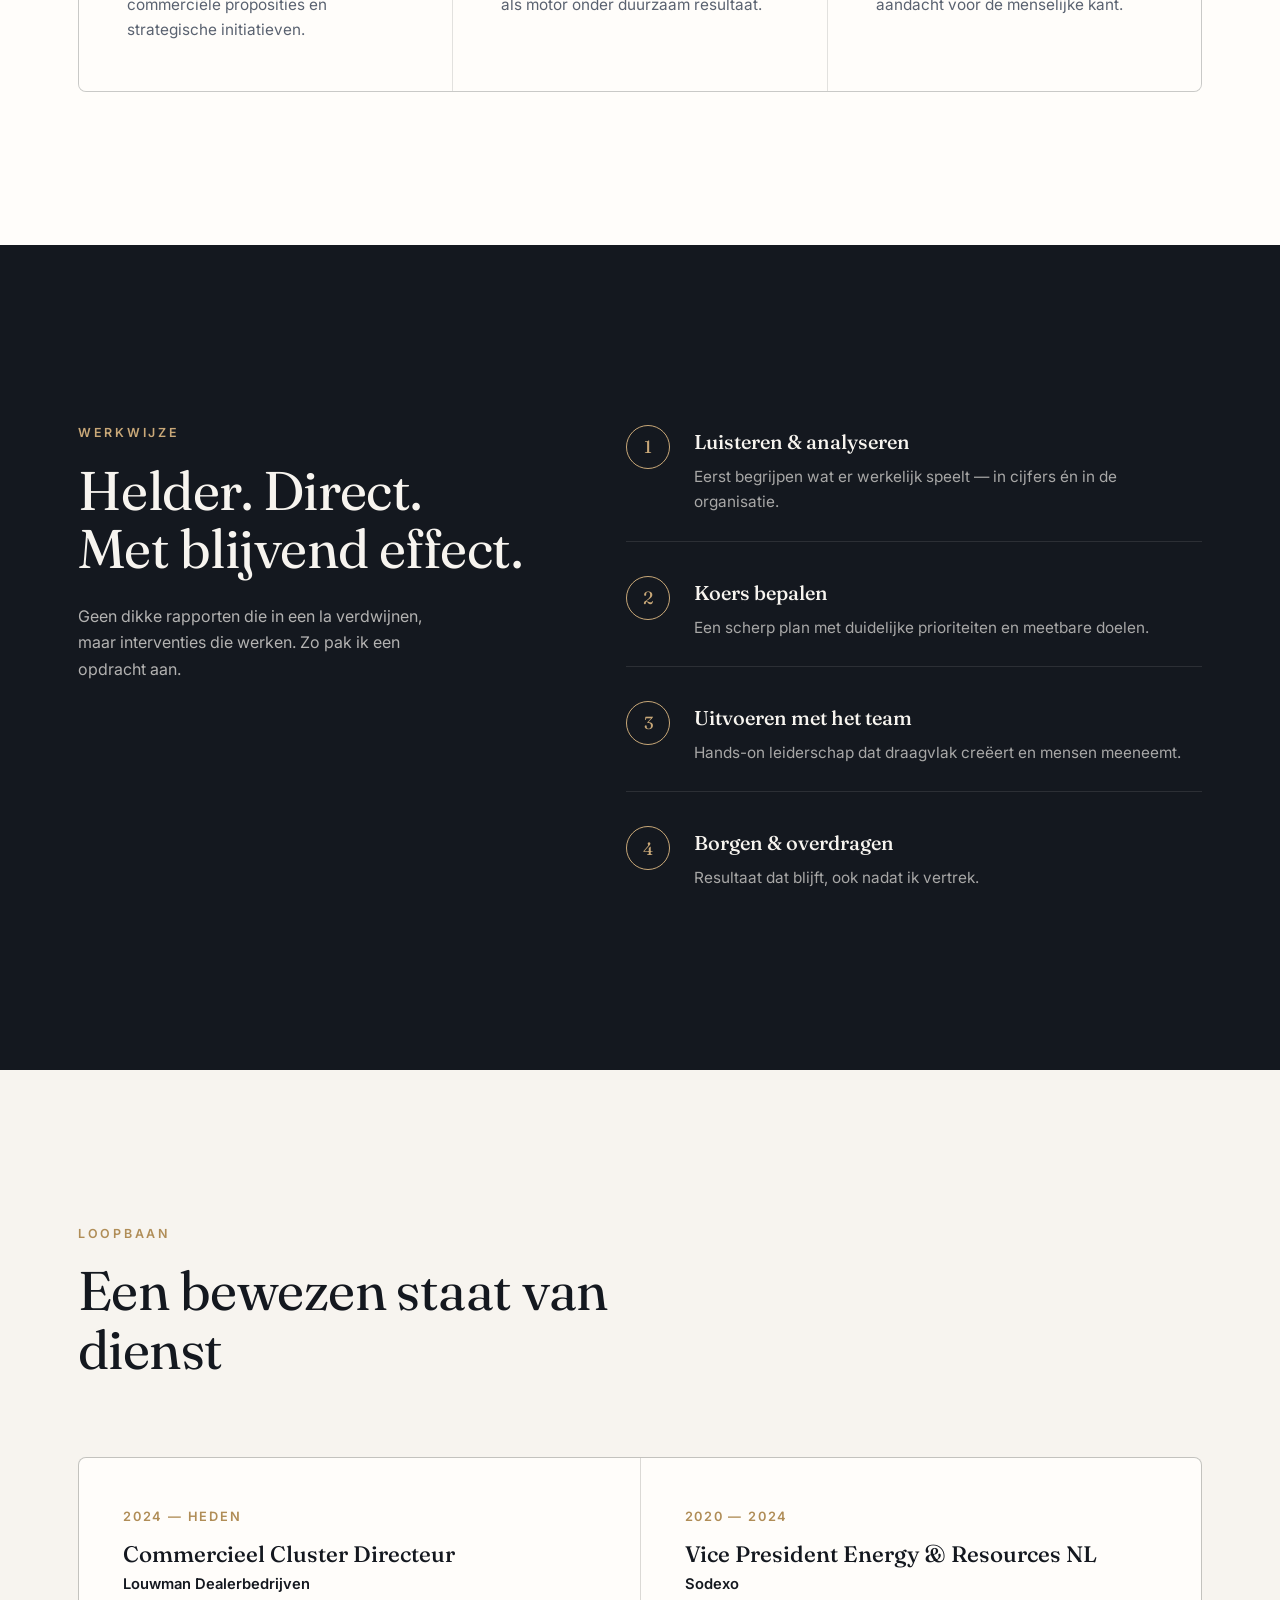
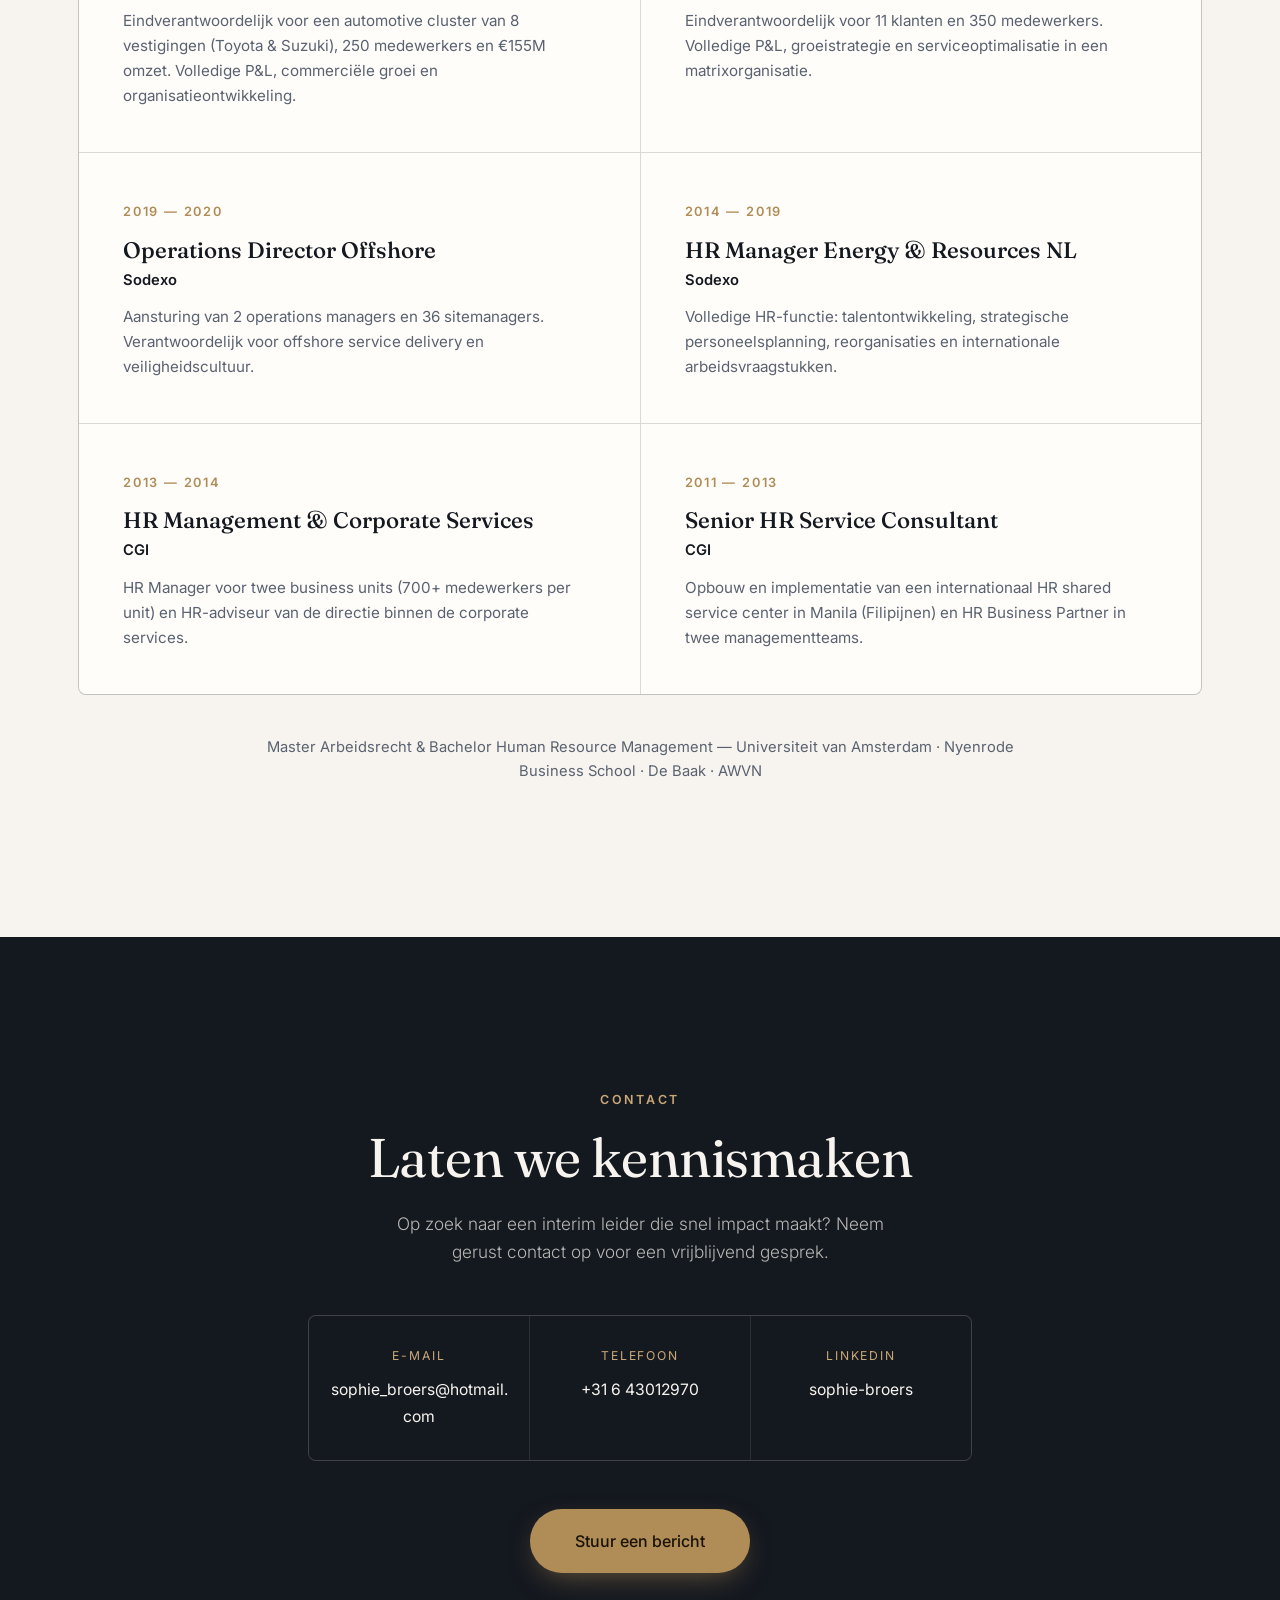
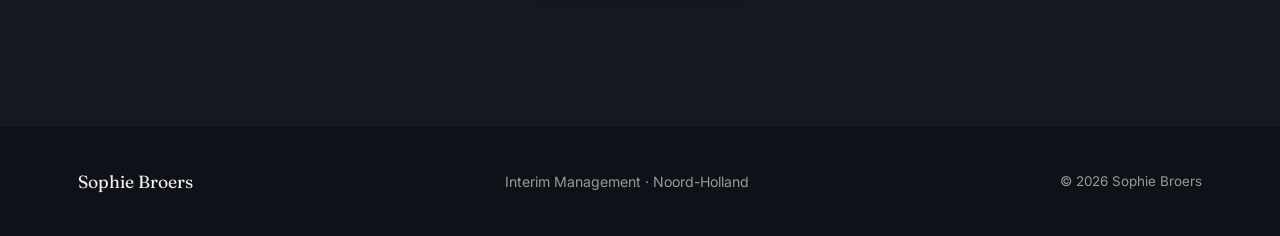
==== commit a660f57e: "Voeg sfeerfoto toe in Over Sophie-sectie (Higgsfield)" ====
--- a/index.html
+++ b/index.html
@@ -116,6 +116,9 @@
           <li>Strategisch denker</li>
         </ul>
       </div>
+      <div class="about__atmo reveal">
+        <img src="https://d8j0ntlcm91z4.cloudfront.net/user_3F2q2CvHTV5b7m7TgMzyzghqiWp/hf_20260619_043728_a9b817bb-f683-42d5-a638-b5558b8dc173.png" alt="Sophie Broers in actie" />
+      </div>
     </div>
   </section>
 
--- a/css/styles.css
+++ b/css/styles.css
@@ -264,9 +264,15 @@
    ============================================================ */
 .about { background: var(--paper); }
 .about__grid {
-  display: grid; grid-template-columns: 0.85fr 1fr; gap: clamp(40px, 6vw, 90px);
+  display: grid; grid-template-columns: 0.85fr 1fr 0.75fr; gap: clamp(28px, 4vw, 60px);
   align-items: center;
 }
+.about__atmo {
+  border-radius: 6px; overflow: hidden;
+  box-shadow: 0 30px 60px -30px rgba(20,24,31,0.4);
+  aspect-ratio: 4/3;
+}
+.about__atmo img { width: 100%; height: 100%; object-fit: cover; }
 .about__media { position: relative; }
 .about__photo {
   position: relative; aspect-ratio: 4 / 5; border-radius: 6px; overflow: hidden;
@@ -315,7 +321,10 @@
   transition: background 0.4s var(--ease), transform 0.4s var(--ease);
 }
 .card:hover { background: var(--paper); }
-.card__num { display: none; }
+.card__num {
+  font-family: var(--serif); font-size: 0.9rem; color: var(--gold); letter-spacing: 0.1em;
+  display: block; margin-bottom: 22px;
+}
 .card h3 { font-family: var(--serif); font-weight: 500; font-size: 1.35rem; margin-bottom: 14px; line-height: 1.2; }
 .card p { color: var(--muted); font-size: 0.96rem; }
 
@@ -409,6 +418,7 @@
    ============================================================ */
 @media (max-width: 960px) {
   .about__grid, .approach__grid { grid-template-columns: 1fr; }
+  .about__atmo { display: none; }
   .about__media { max-width: 440px; margin: 0 auto; }
   .expertise__grid { grid-template-columns: repeat(2, 1fr); }
   .stats__grid { grid-template-columns: repeat(2, 1fr); gap: 30px 0; }
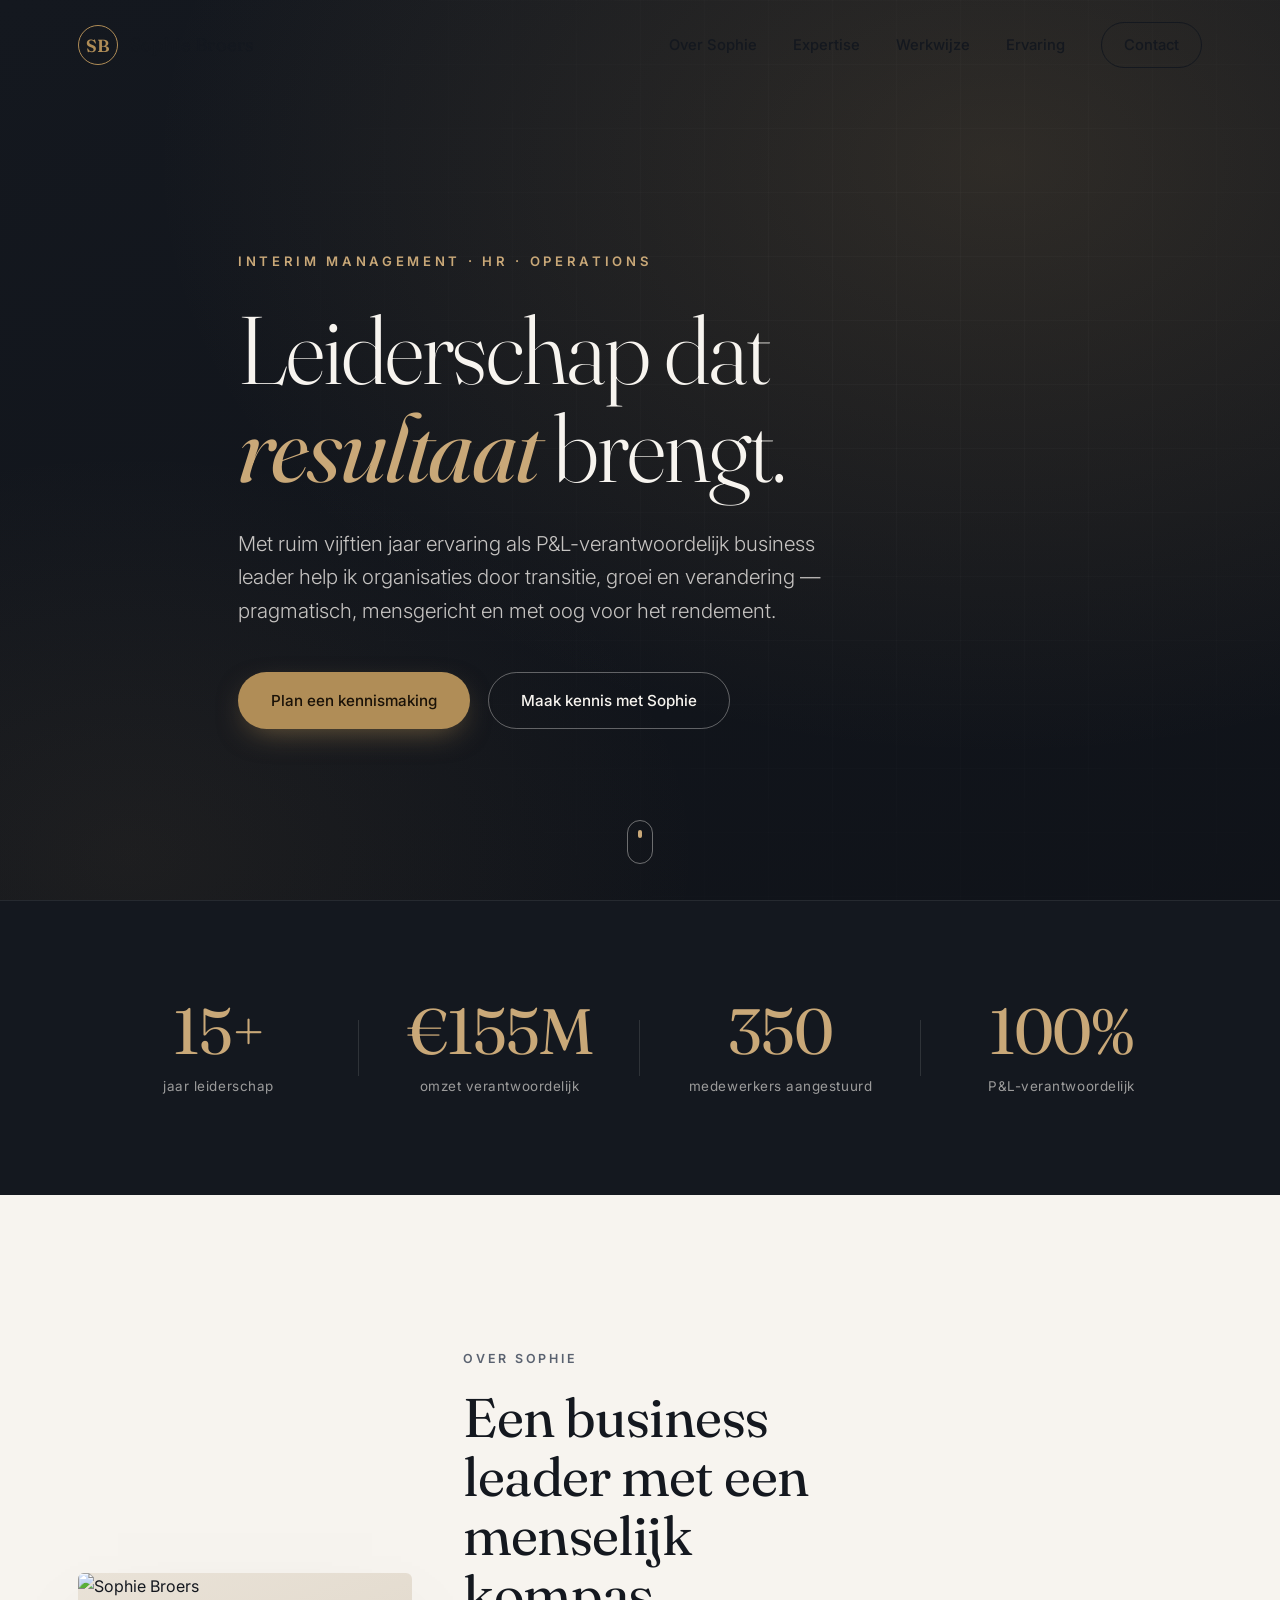
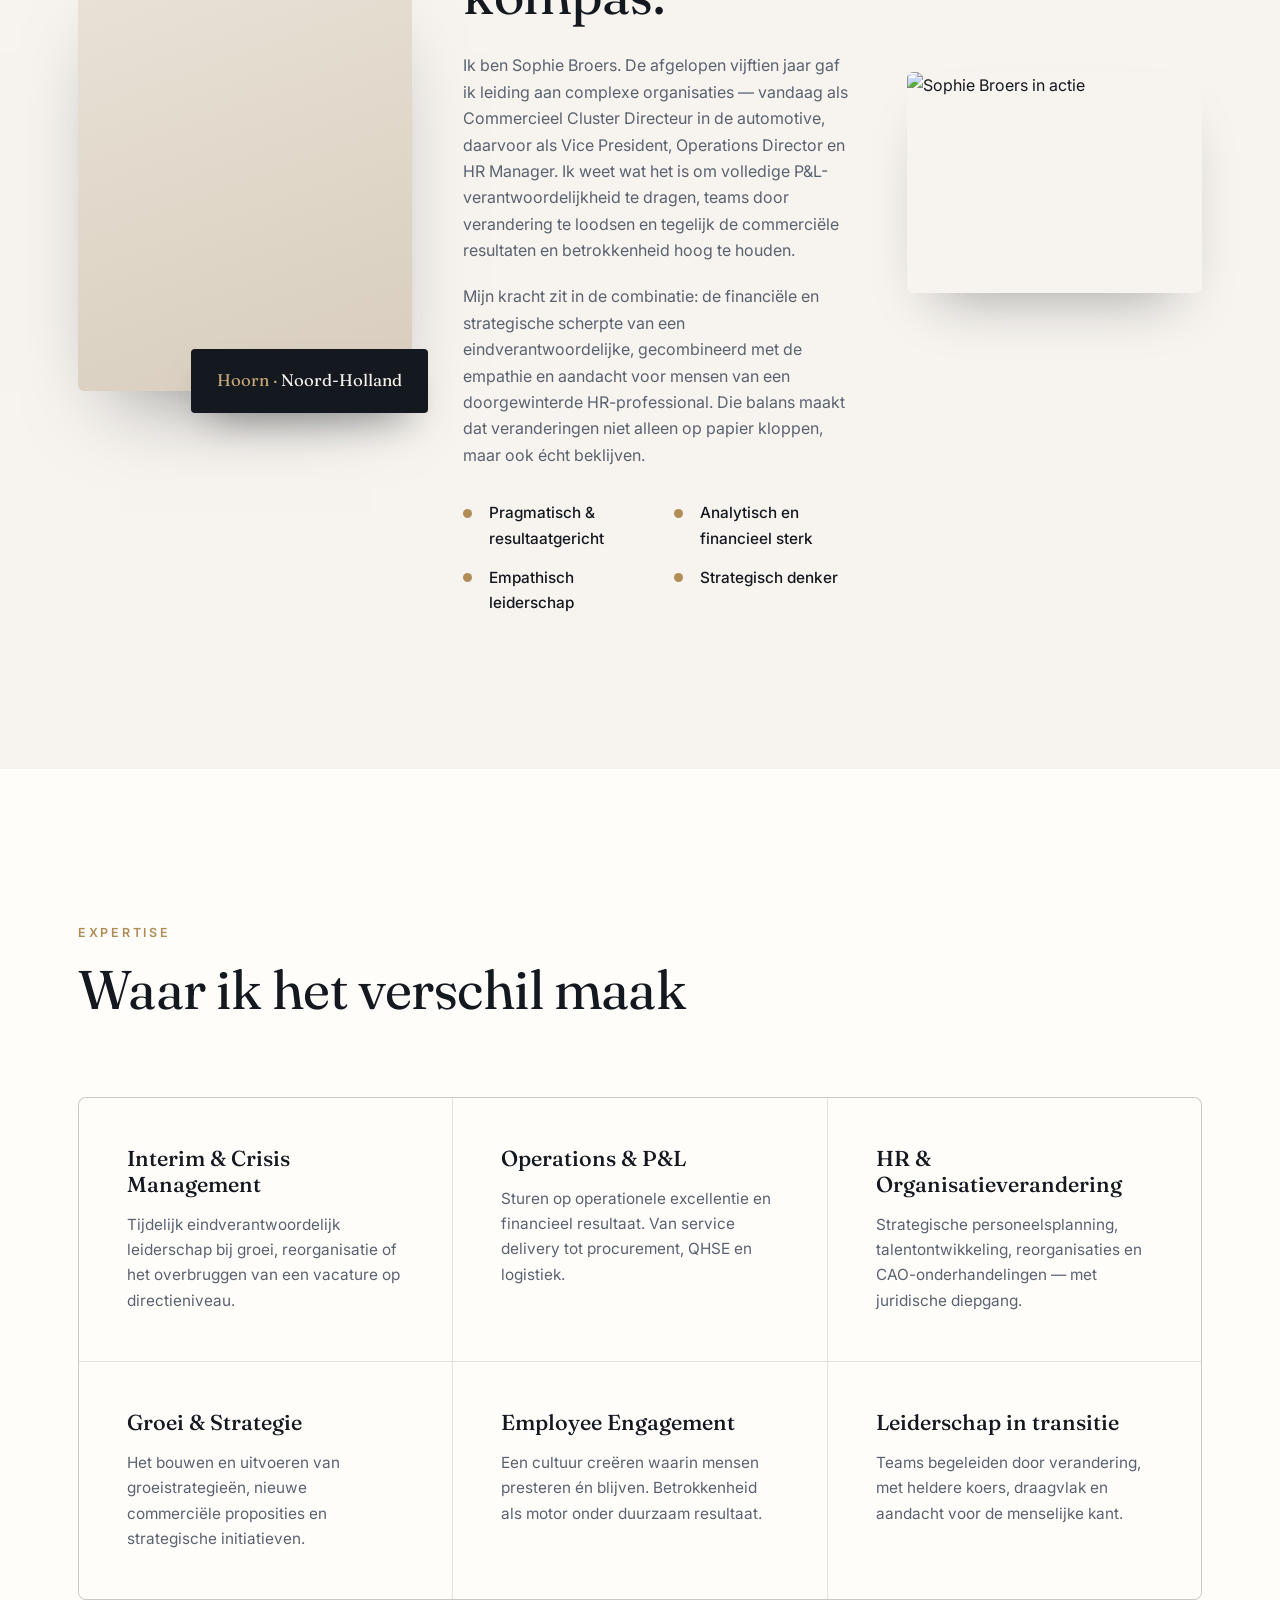
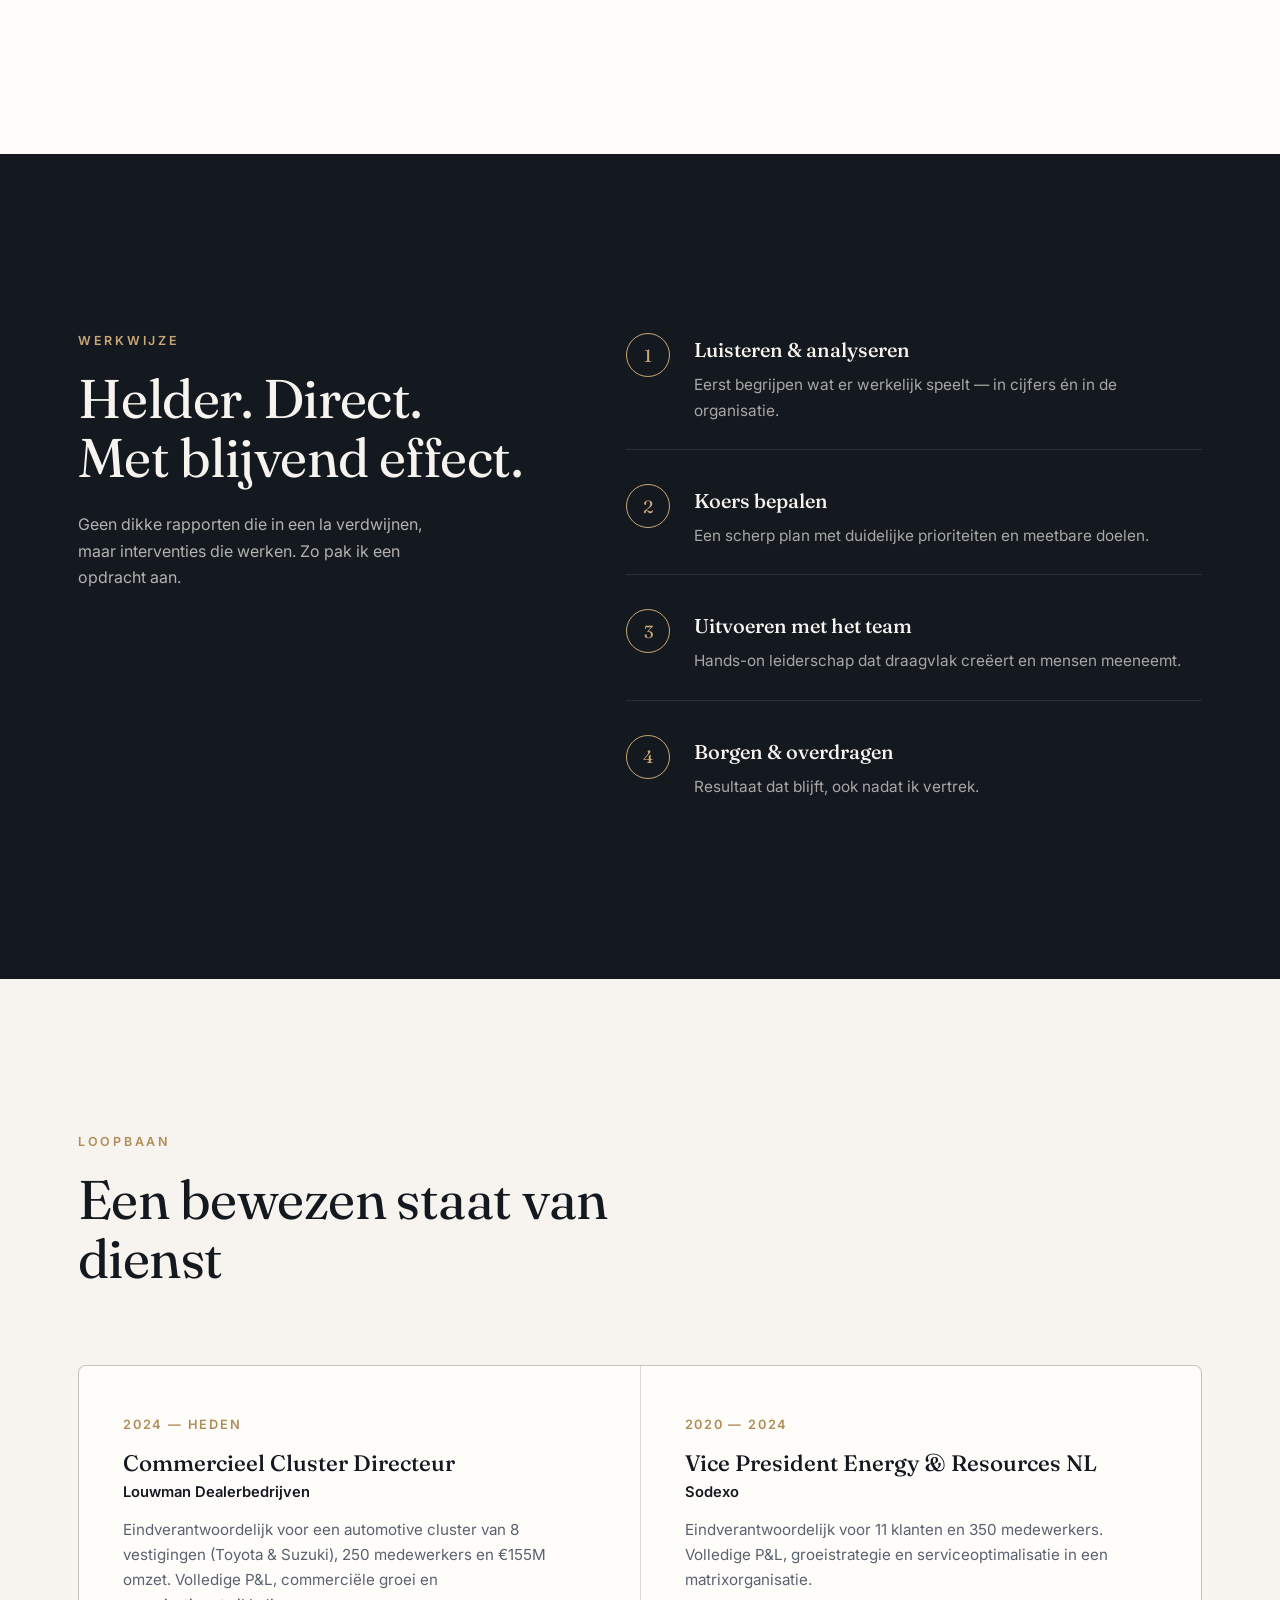
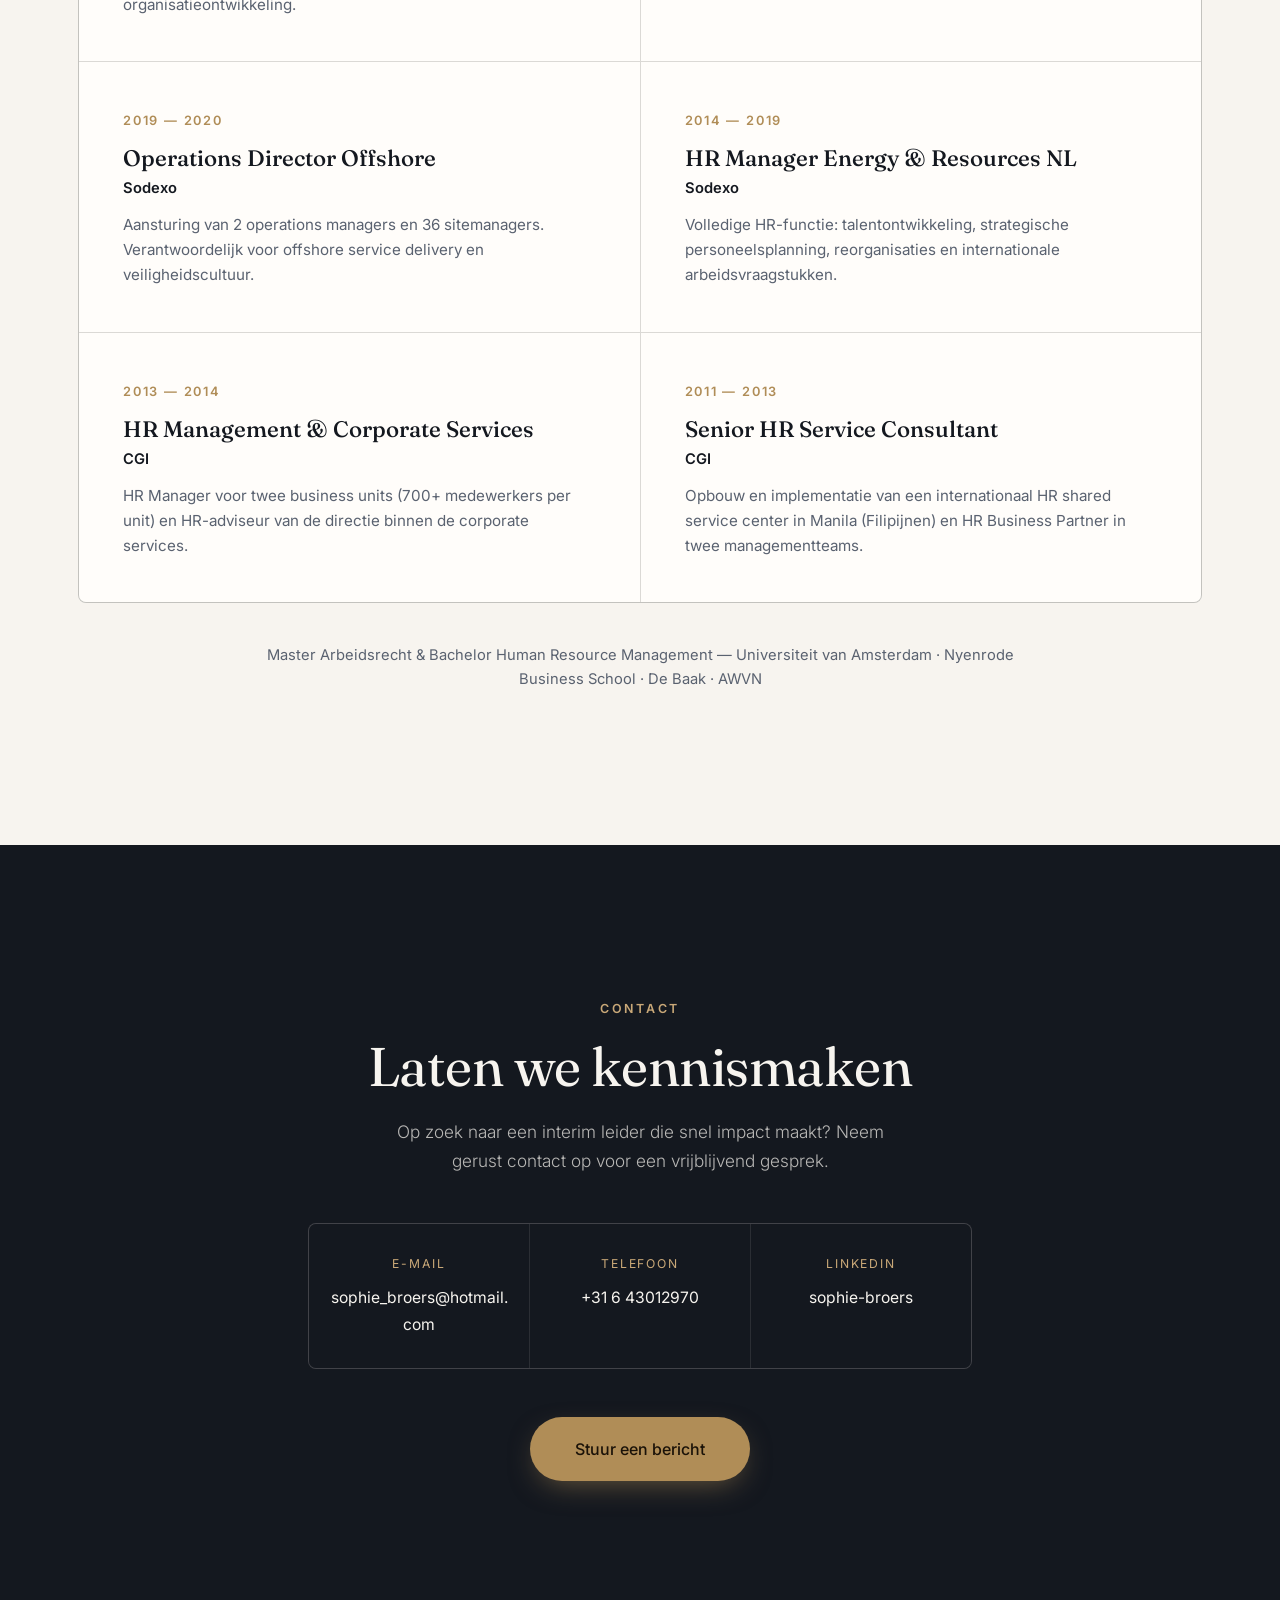
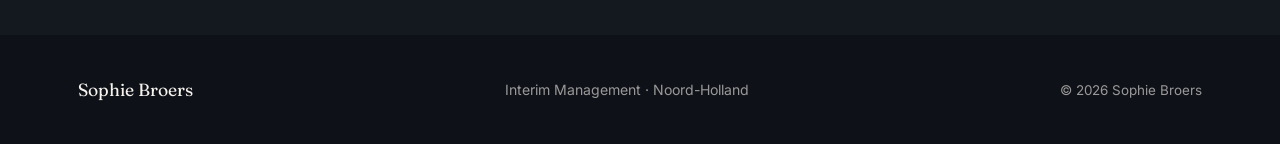
==== commit d6fd14eb: "Merge branch 'claude/magical-pasteur-3s1i5g'" ====
--- a/index.html
+++ b/index.html
@@ -131,32 +131,26 @@
       </div>
       <div class="expertise__grid">
         <article class="card reveal">
-          <span class="card__num">01</span>
           <h3>Interim &amp; Crisis Management</h3>
           <p>Tijdelijk eindverantwoordelijk leiderschap bij groei, reorganisatie of het overbruggen van een vacature op directieniveau.</p>
         </article>
         <article class="card reveal">
-          <span class="card__num">02</span>
           <h3>Operations &amp; P&amp;L</h3>
           <p>Sturen op operationele excellentie en financieel resultaat. Van service delivery tot procurement, QHSE en logistiek.</p>
         </article>
         <article class="card reveal">
-          <span class="card__num">03</span>
           <h3>HR &amp; Organisatieverandering</h3>
           <p>Strategische personeelsplanning, talentontwikkeling, reorganisaties en CAO-onderhandelingen — met juridische diepgang.</p>
         </article>
         <article class="card reveal">
-          <span class="card__num">04</span>
           <h3>Groei &amp; Strategie</h3>
           <p>Het bouwen en uitvoeren van groeistrategieën, nieuwe commerciële proposities en strategische initiatieven.</p>
         </article>
         <article class="card reveal">
-          <span class="card__num">05</span>
           <h3>Employee Engagement</h3>
           <p>Een cultuur creëren waarin mensen presteren én blijven. Betrokkenheid als motor onder duurzaam resultaat.</p>
         </article>
         <article class="card reveal">
-          <span class="card__num">06</span>
           <h3>Leiderschap in transitie</h3>
           <p>Teams begeleiden door verandering, met heldere koers, draagvlak en aandacht voor de menselijke kant.</p>
         </article>
--- a/css/styles.css
+++ b/css/styles.css
@@ -321,10 +321,7 @@
   transition: background 0.4s var(--ease), transform 0.4s var(--ease);
 }
 .card:hover { background: var(--paper); }
-.card__num {
-  font-family: var(--serif); font-size: 0.9rem; color: var(--gold); letter-spacing: 0.1em;
-  display: block; margin-bottom: 22px;
-}
+.card__num { display: none; }
 .card h3 { font-family: var(--serif); font-weight: 500; font-size: 1.35rem; margin-bottom: 14px; line-height: 1.2; }
 .card p { color: var(--muted); font-size: 0.96rem; }
 
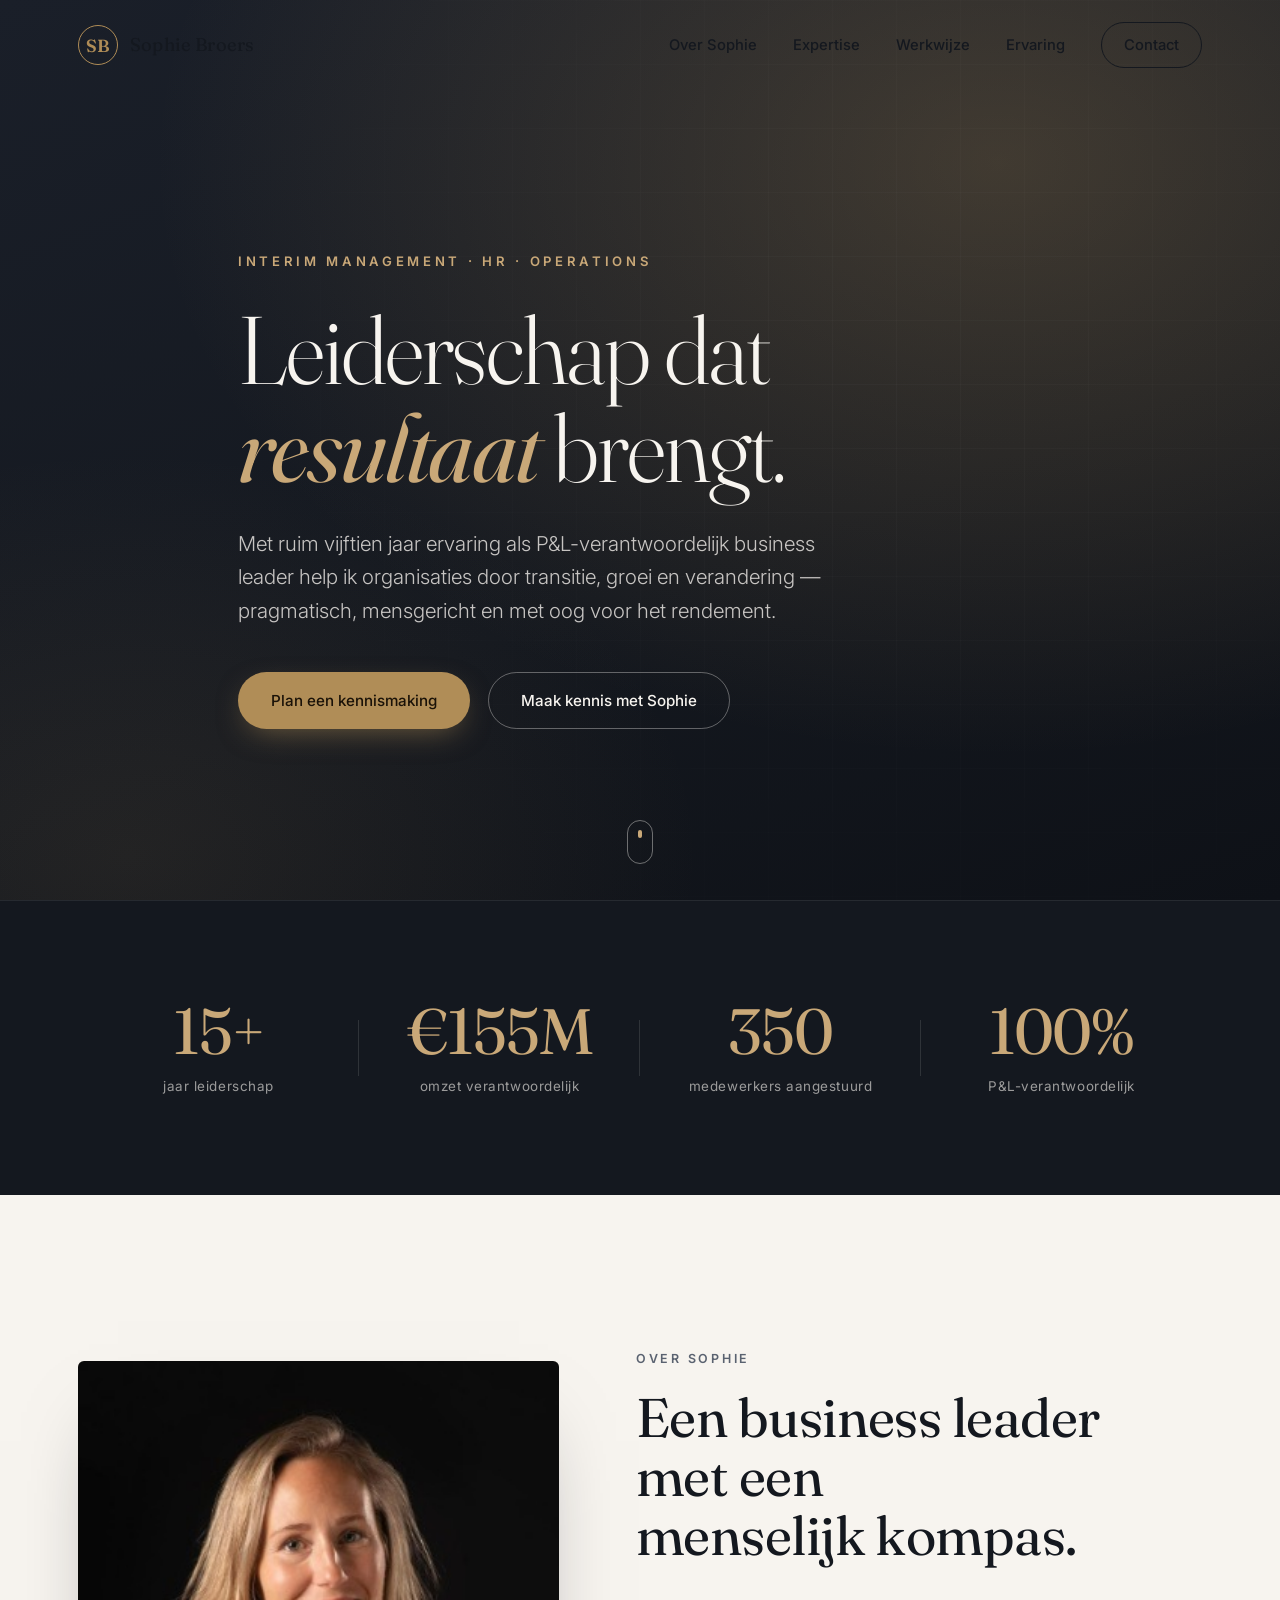
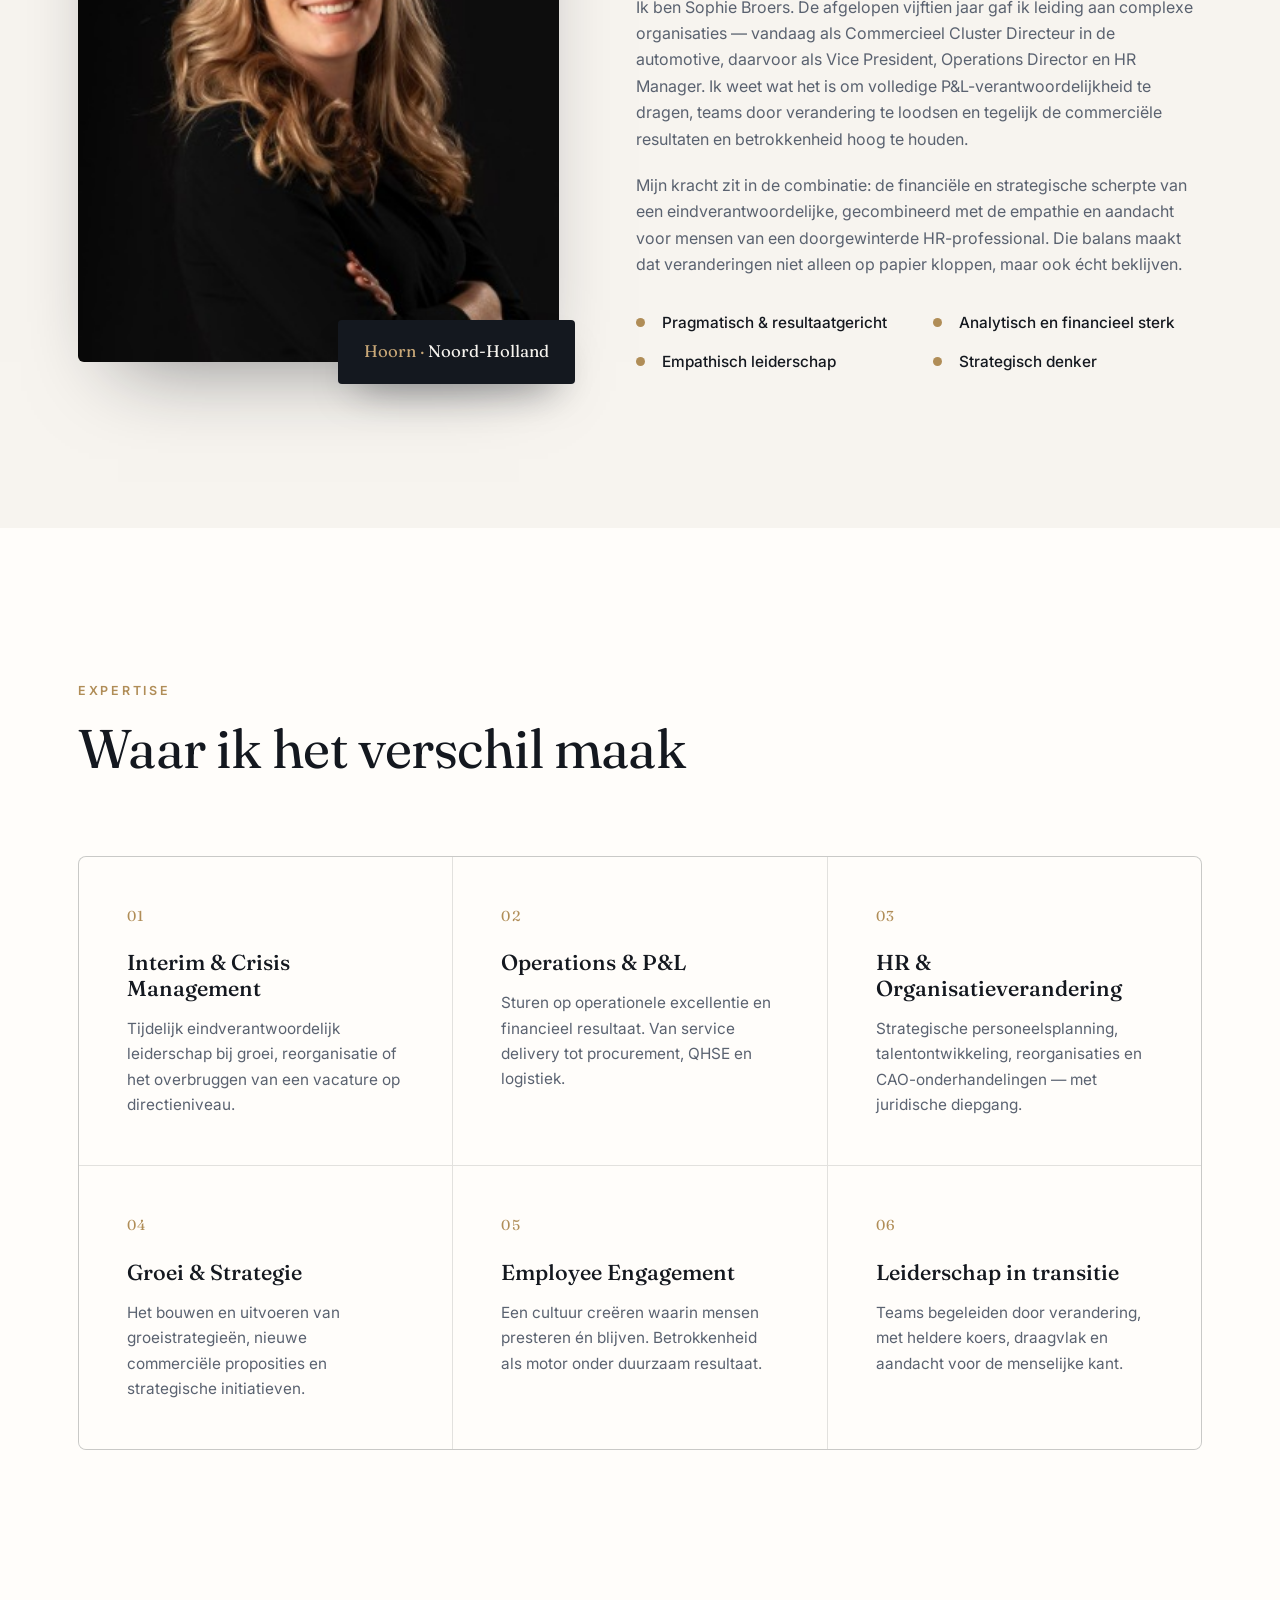
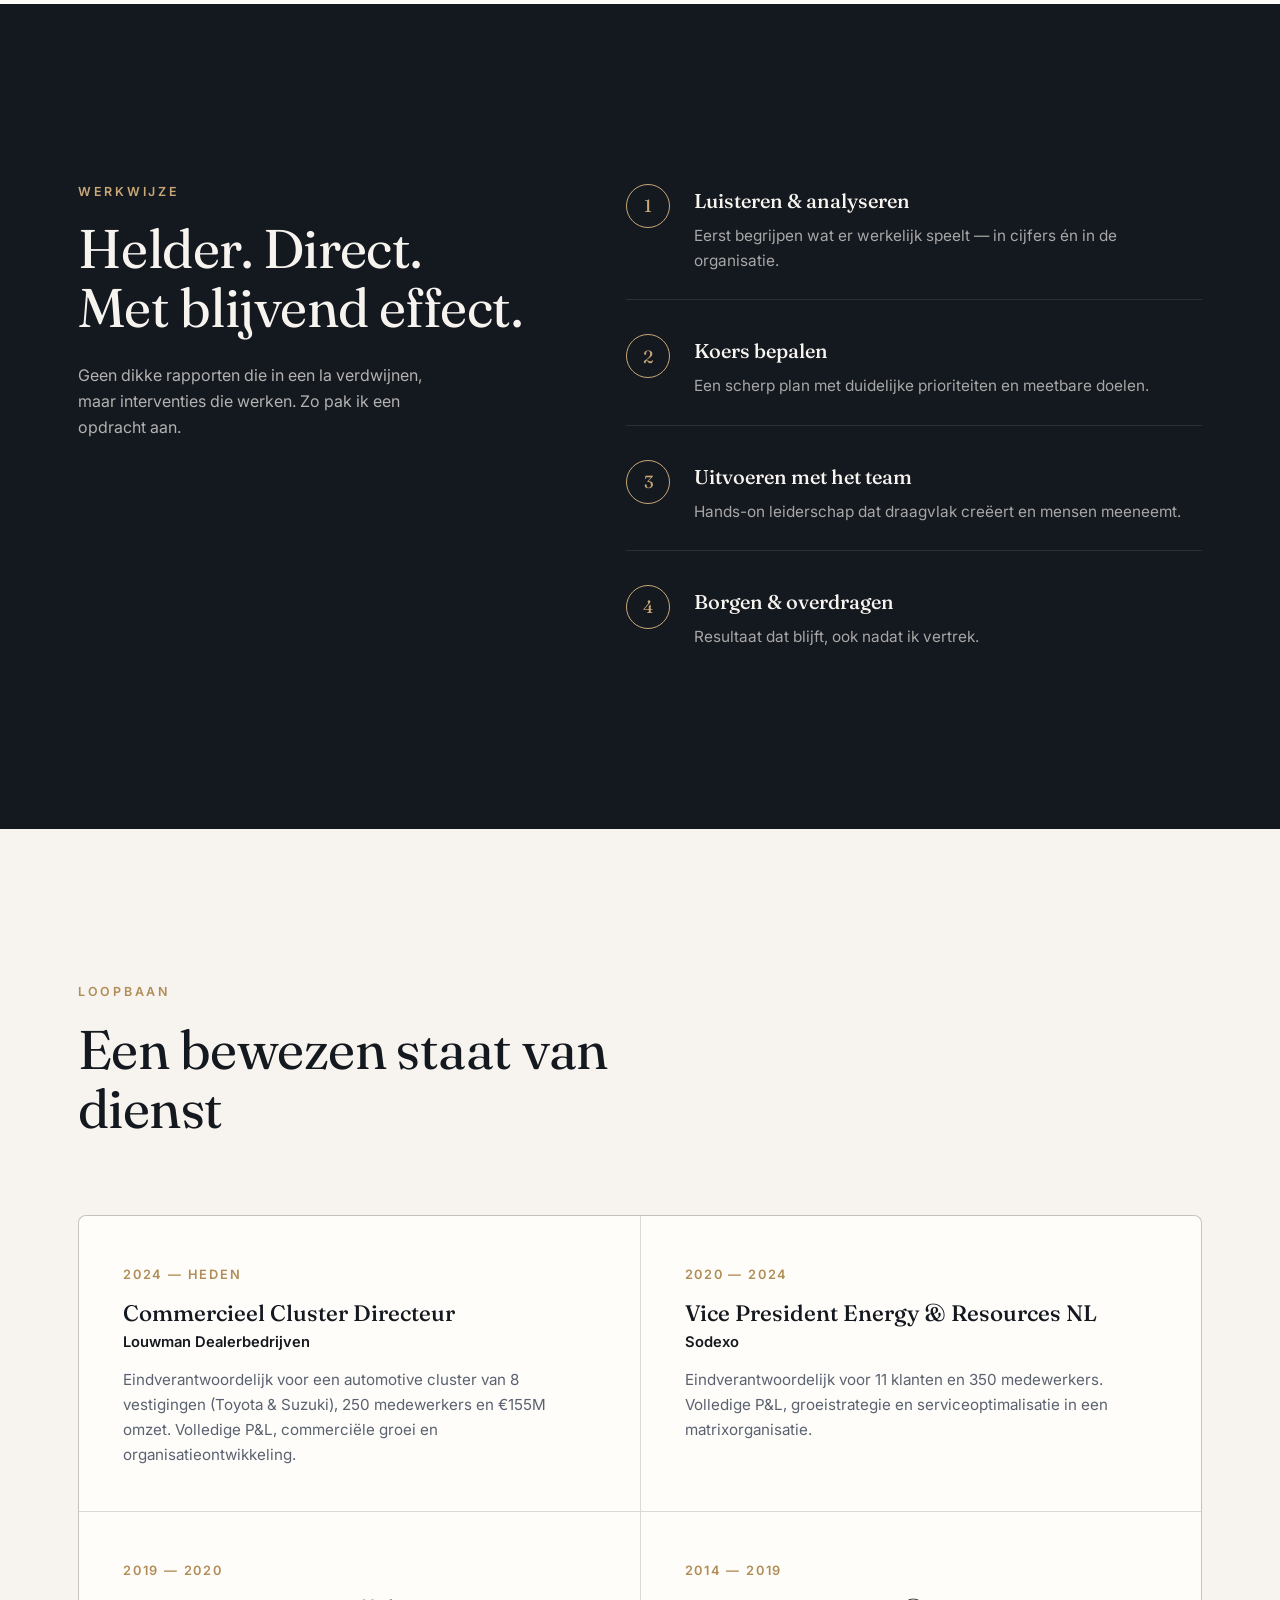
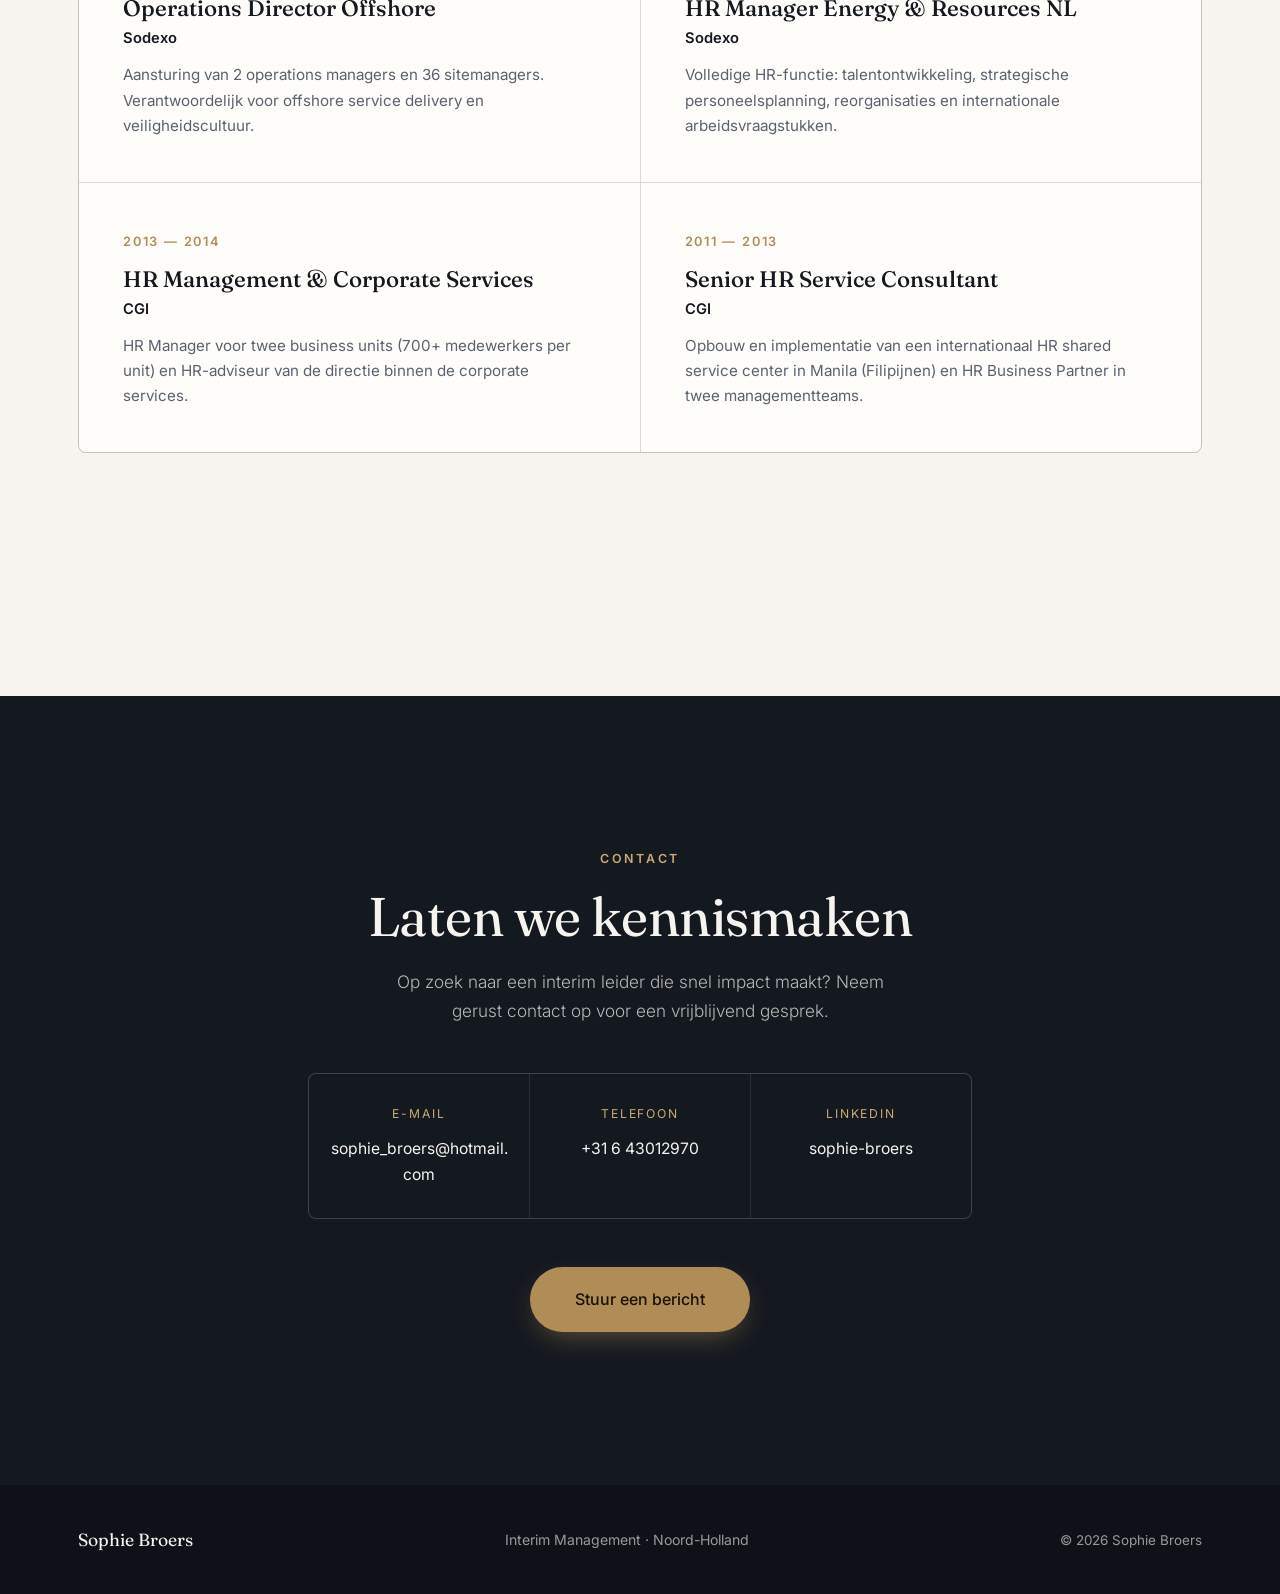
==== commit 3d3c3711: "Herstel vorige versie website (voor Higgsfield aanpassingen)" ====
--- a/index.html
+++ b/index.html
@@ -84,7 +84,8 @@
     <div class="container about__grid">
       <div class="about__media reveal">
         <div class="about__photo">
-          <img src="https://d8j0ntlcm91z4.cloudfront.net/user_3F2q2CvHTV5b7m7TgMzyzghqiWp/hf_20260619_043556_87febc3c-d3c6-4798-8ff1-b97ae72c11e6.png" alt="Sophie Broers" />
+          <!-- Vervang src door de foto van Sophie: assets/sophie.jpg -->
+          <img src="assets/sophie.jpg" alt="Sophie Broers" onerror="this.parentNode.classList.add('about__photo--placeholder'); this.style.display='none';" />
           <span class="about__photo-fallback">Foto van Sophie<br /><small>plaats als assets/sophie.jpg</small></span>
         </div>
         <div class="about__badge">
@@ -116,9 +117,6 @@
           <li>Strategisch denker</li>
         </ul>
       </div>
-      <div class="about__atmo reveal">
-        <img src="https://d8j0ntlcm91z4.cloudfront.net/user_3F2q2CvHTV5b7m7TgMzyzghqiWp/hf_20260619_043728_a9b817bb-f683-42d5-a638-b5558b8dc173.png" alt="Sophie Broers in actie" />
-      </div>
     </div>
   </section>
 
@@ -131,26 +129,32 @@
       </div>
       <div class="expertise__grid">
         <article class="card reveal">
+          <span class="card__num">01</span>
           <h3>Interim &amp; Crisis Management</h3>
           <p>Tijdelijk eindverantwoordelijk leiderschap bij groei, reorganisatie of het overbruggen van een vacature op directieniveau.</p>
         </article>
         <article class="card reveal">
+          <span class="card__num">02</span>
           <h3>Operations &amp; P&amp;L</h3>
           <p>Sturen op operationele excellentie en financieel resultaat. Van service delivery tot procurement, QHSE en logistiek.</p>
         </article>
         <article class="card reveal">
+          <span class="card__num">03</span>
           <h3>HR &amp; Organisatieverandering</h3>
           <p>Strategische personeelsplanning, talentontwikkeling, reorganisaties en CAO-onderhandelingen — met juridische diepgang.</p>
         </article>
         <article class="card reveal">
+          <span class="card__num">04</span>
           <h3>Groei &amp; Strategie</h3>
           <p>Het bouwen en uitvoeren van groeistrategieën, nieuwe commerciële proposities en strategische initiatieven.</p>
         </article>
         <article class="card reveal">
+          <span class="card__num">05</span>
           <h3>Employee Engagement</h3>
           <p>Een cultuur creëren waarin mensen presteren én blijven. Betrokkenheid als motor onder duurzaam resultaat.</p>
         </article>
         <article class="card reveal">
+          <span class="card__num">06</span>
           <h3>Leiderschap in transitie</h3>
           <p>Teams begeleiden door verandering, met heldere koers, draagvlak en aandacht voor de menselijke kant.</p>
         </article>
--- a/css/styles.css
+++ b/css/styles.css
@@ -158,16 +158,9 @@
 .hero__bg {
   position: absolute; inset: 0;
   background:
-    radial-gradient(120% 120% at 78% 18%, rgba(176, 141, 87, 0.18) 0%, rgba(176, 141, 87, 0) 55%),
-    radial-gradient(90% 90% at 10% 95%, rgba(176, 141, 87, 0.08) 0%, rgba(20, 24, 31, 0) 50%),
-    linear-gradient(160deg, rgba(20, 24, 31, 0.82) 0%, rgba(14, 17, 23, 0.72) 100%);
-  background-image:
-    radial-gradient(120% 120% at 78% 18%, rgba(176, 141, 87, 0.18) 0%, rgba(176, 141, 87, 0) 55%),
-    radial-gradient(90% 90% at 10% 95%, rgba(176, 141, 87, 0.08) 0%, rgba(20, 24, 31, 0) 50%),
-    linear-gradient(160deg, rgba(20, 24, 31, 0.82) 0%, rgba(14, 17, 23, 0.72) 100%),
-    url('https://d8j0ntlcm91z4.cloudfront.net/user_3F2q2CvHTV5b7m7TgMzyzghqiWp/hf_20260619_043451_a9154b15-91ac-40e5-aec0-e50a298c471d.png');
-  background-size: cover;
-  background-position: center;
+    radial-gradient(120% 120% at 78% 18%, rgba(176, 141, 87, 0.28) 0%, rgba(176, 141, 87, 0) 55%),
+    radial-gradient(90% 90% at 10% 95%, rgba(176, 141, 87, 0.10) 0%, rgba(20, 24, 31, 0) 50%),
+    linear-gradient(160deg, #1a1f29 0%, #14181f 60%, #0e1117 100%);
 }
 .hero__bg::after {
   content: '';
@@ -264,15 +257,9 @@
    ============================================================ */
 .about { background: var(--paper); }
 .about__grid {
-  display: grid; grid-template-columns: 0.85fr 1fr 0.75fr; gap: clamp(28px, 4vw, 60px);
+  display: grid; grid-template-columns: 0.85fr 1fr; gap: clamp(40px, 6vw, 90px);
   align-items: center;
 }
-.about__atmo {
-  border-radius: 6px; overflow: hidden;
-  box-shadow: 0 30px 60px -30px rgba(20,24,31,0.4);
-  aspect-ratio: 4/3;
-}
-.about__atmo img { width: 100%; height: 100%; object-fit: cover; }
 .about__media { position: relative; }
 .about__photo {
   position: relative; aspect-ratio: 4 / 5; border-radius: 6px; overflow: hidden;
@@ -321,7 +308,10 @@
   transition: background 0.4s var(--ease), transform 0.4s var(--ease);
 }
 .card:hover { background: var(--paper); }
-.card__num { display: none; }
+.card__num {
+  font-family: var(--serif); font-size: 0.9rem; color: var(--gold); letter-spacing: 0.1em;
+  display: block; margin-bottom: 22px;
+}
 .card h3 { font-family: var(--serif); font-weight: 500; font-size: 1.35rem; margin-bottom: 14px; line-height: 1.2; }
 .card p { color: var(--muted); font-size: 0.96rem; }
 
@@ -415,7 +405,6 @@
    ============================================================ */
 @media (max-width: 960px) {
   .about__grid, .approach__grid { grid-template-columns: 1fr; }
-  .about__atmo { display: none; }
   .about__media { max-width: 440px; margin: 0 auto; }
   .expertise__grid { grid-template-columns: repeat(2, 1fr); }
   .stats__grid { grid-template-columns: repeat(2, 1fr); gap: 30px 0; }
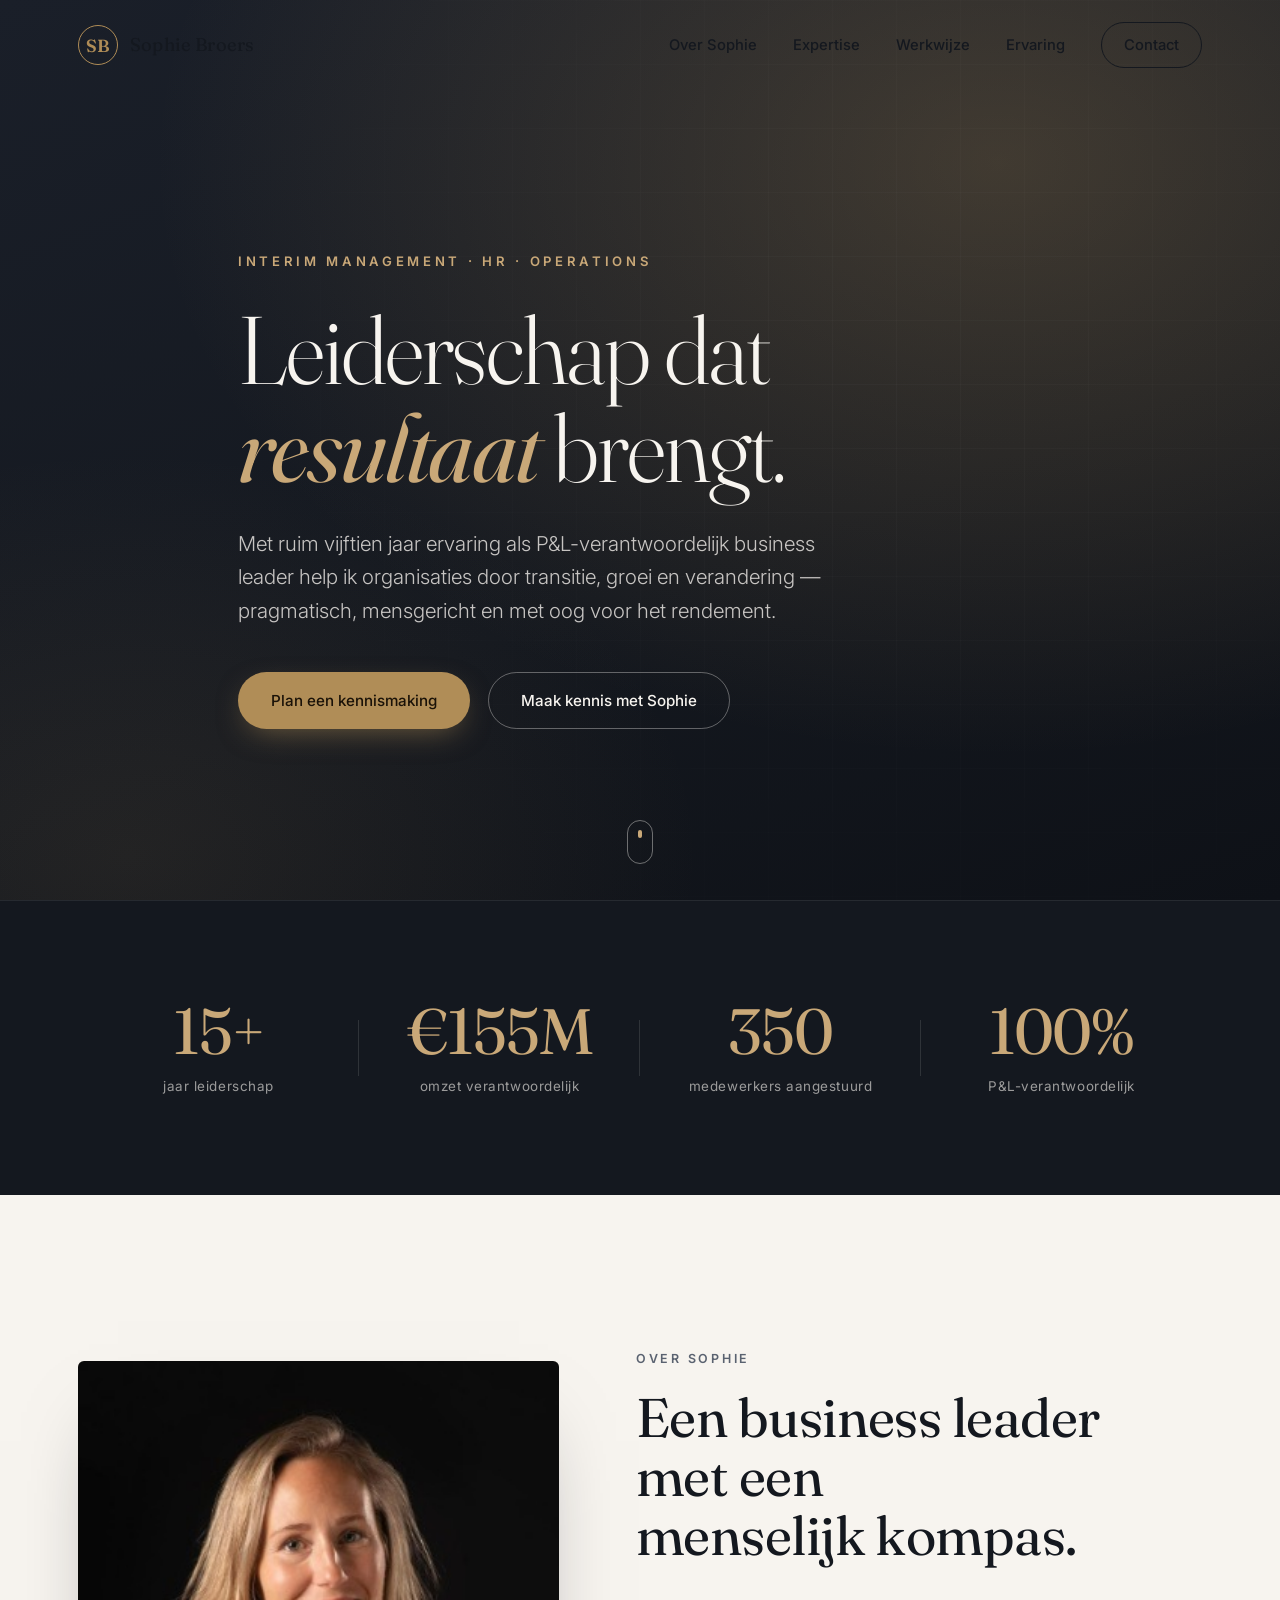
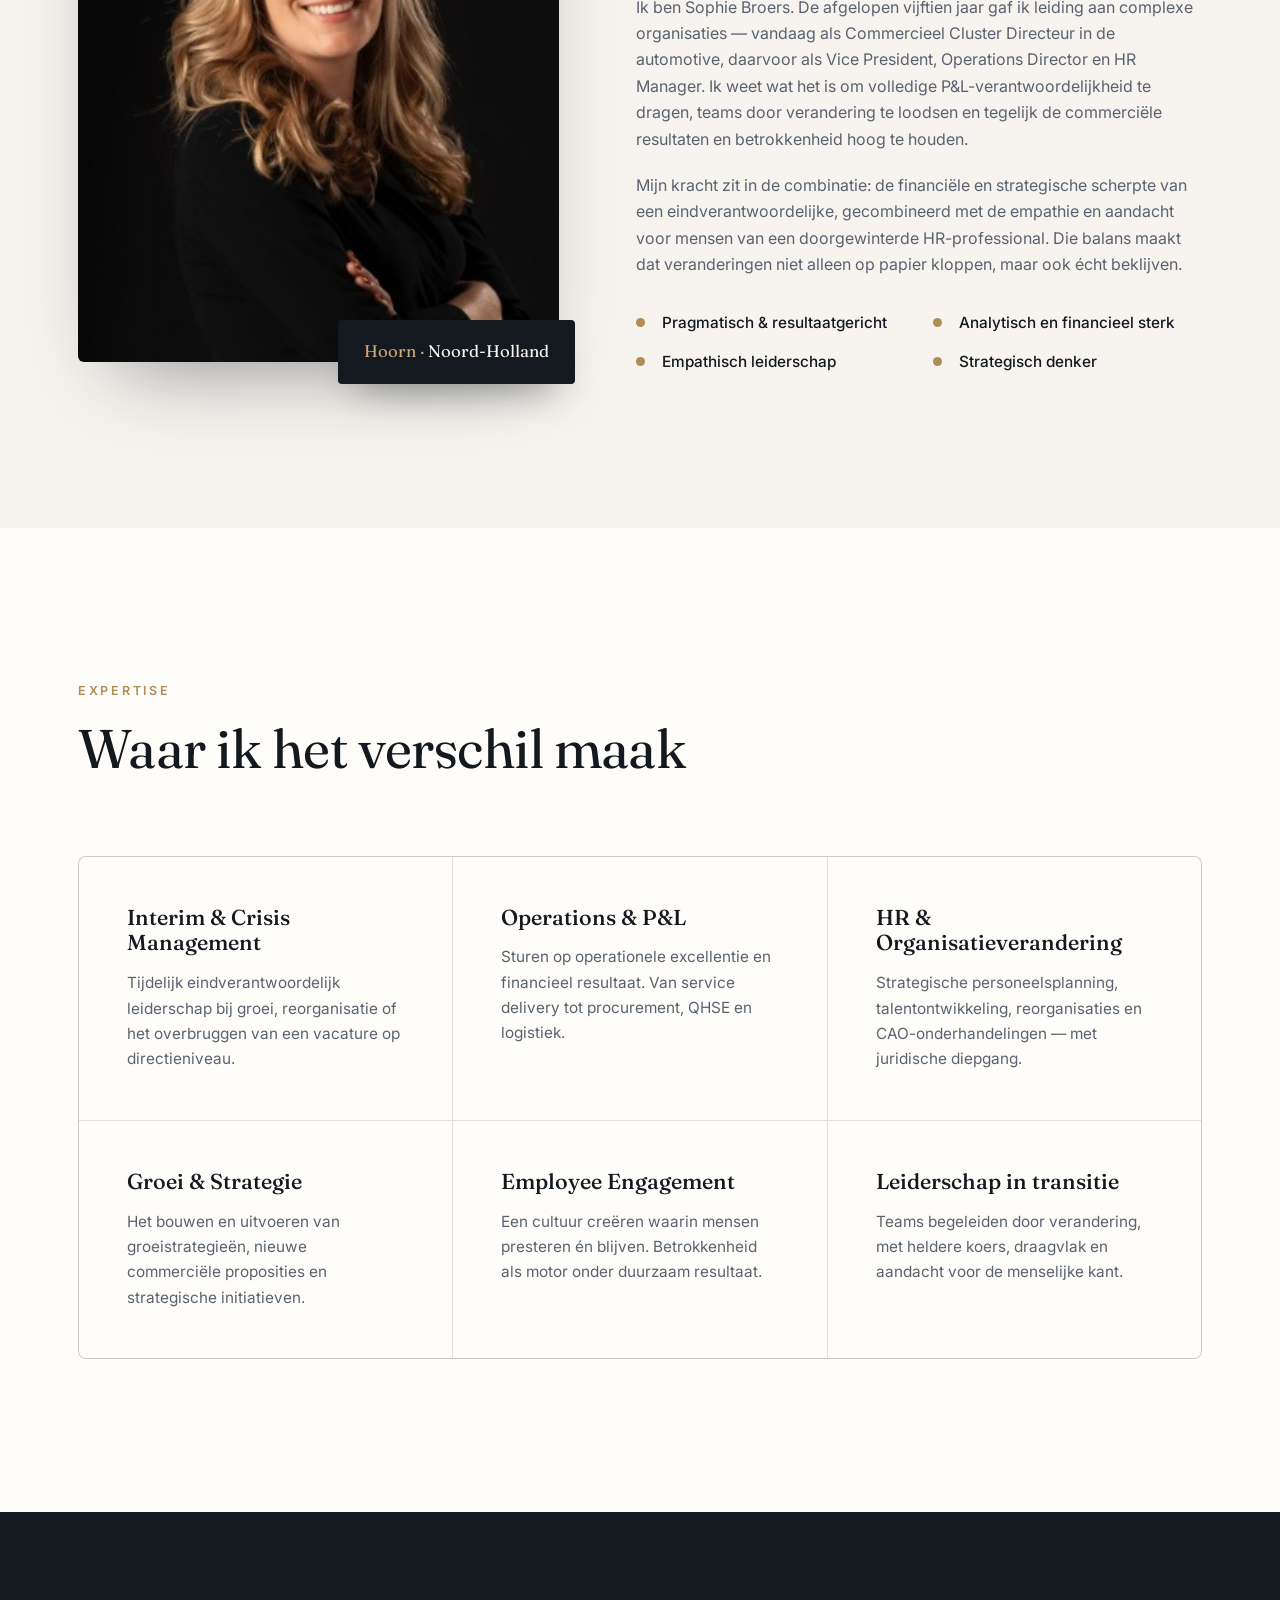
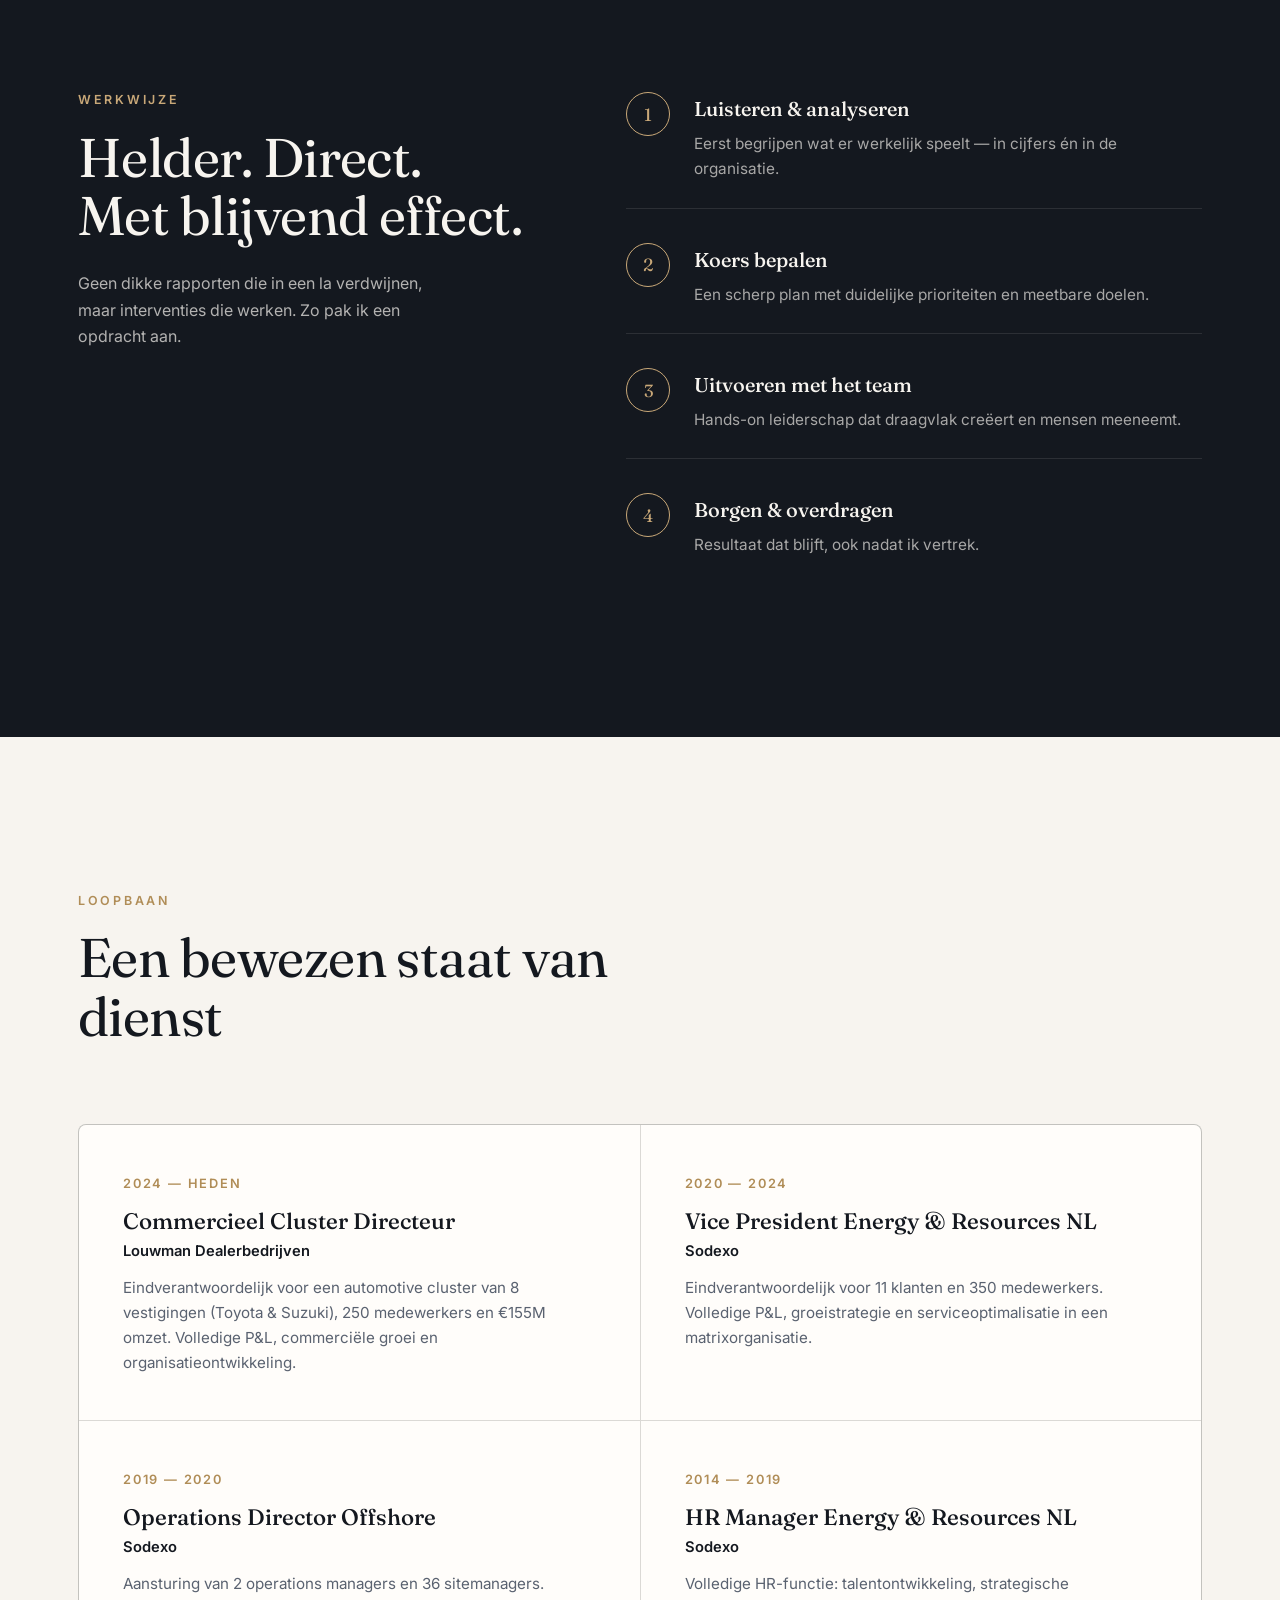
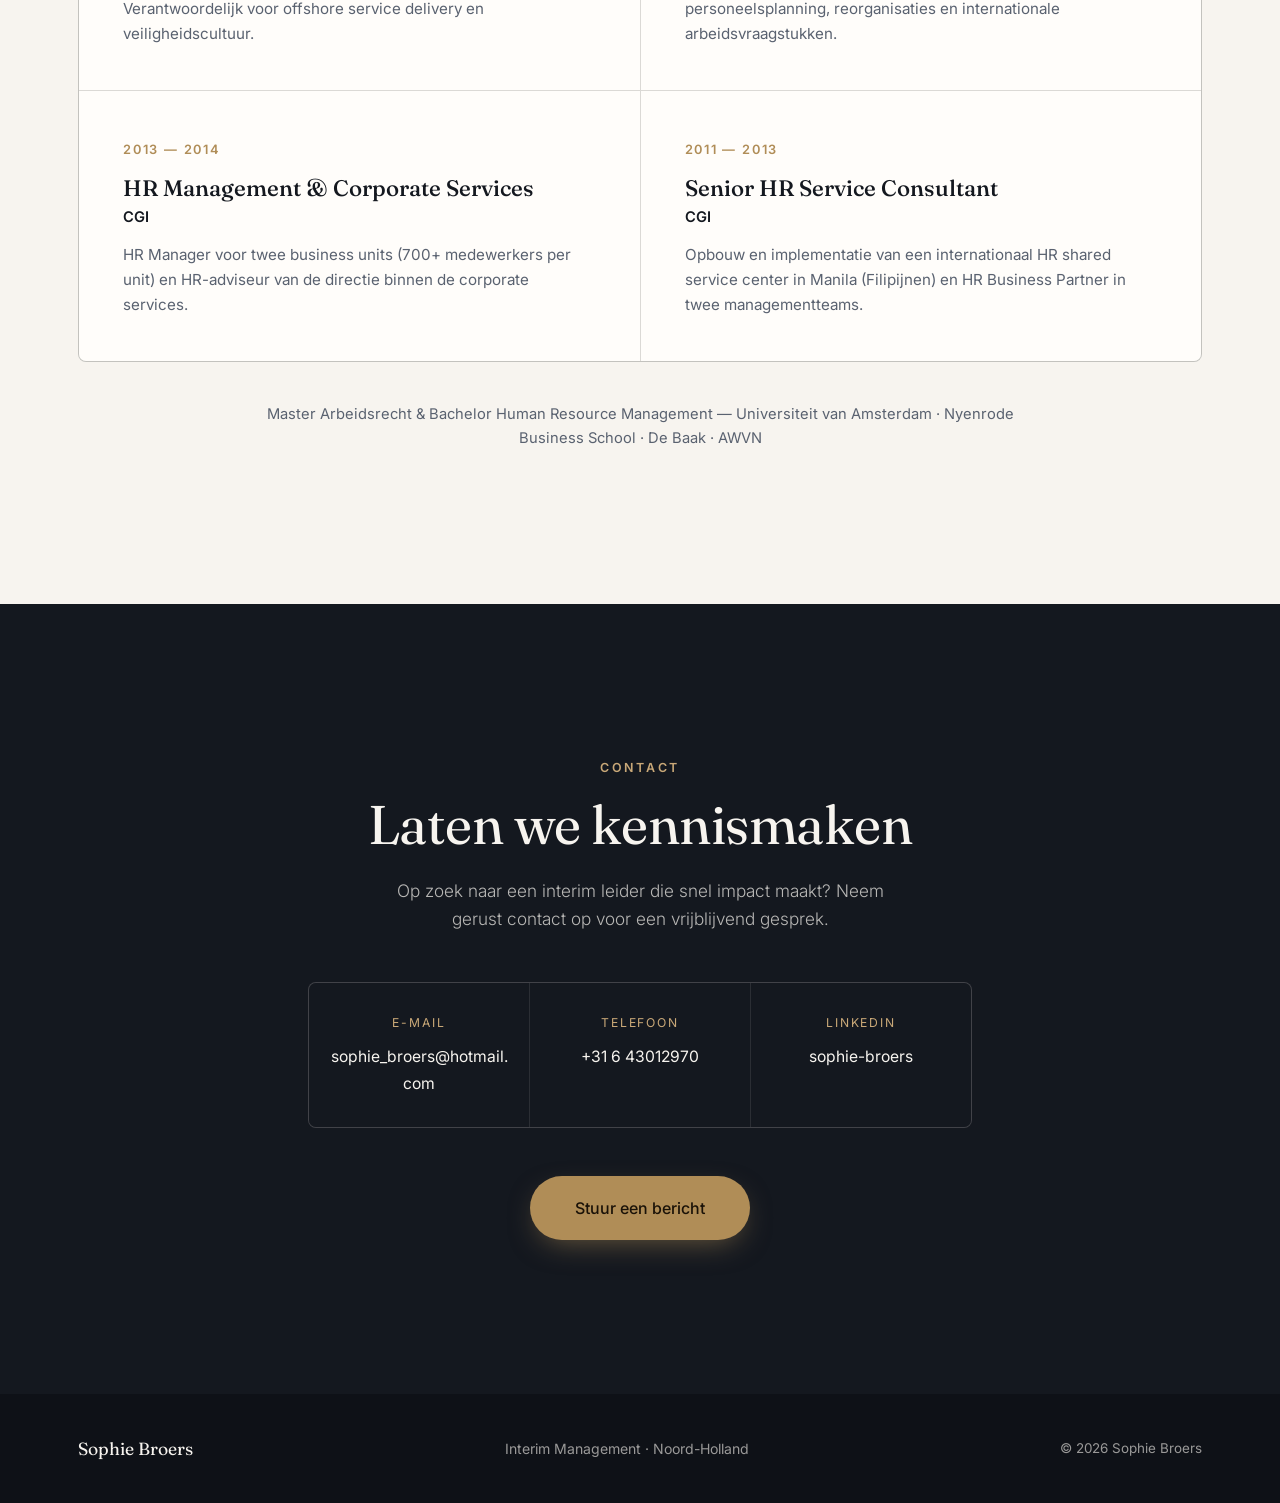
==== commit 7f2e41e9: "Merge branch 'claude/magical-pasteur-3s1i5g'" ====
--- a/index.html
+++ b/index.html
@@ -129,32 +129,26 @@
       </div>
       <div class="expertise__grid">
         <article class="card reveal">
-          <span class="card__num">01</span>
           <h3>Interim &amp; Crisis Management</h3>
           <p>Tijdelijk eindverantwoordelijk leiderschap bij groei, reorganisatie of het overbruggen van een vacature op directieniveau.</p>
         </article>
         <article class="card reveal">
-          <span class="card__num">02</span>
           <h3>Operations &amp; P&amp;L</h3>
           <p>Sturen op operationele excellentie en financieel resultaat. Van service delivery tot procurement, QHSE en logistiek.</p>
         </article>
         <article class="card reveal">
-          <span class="card__num">03</span>
           <h3>HR &amp; Organisatieverandering</h3>
           <p>Strategische personeelsplanning, talentontwikkeling, reorganisaties en CAO-onderhandelingen — met juridische diepgang.</p>
         </article>
         <article class="card reveal">
-          <span class="card__num">04</span>
           <h3>Groei &amp; Strategie</h3>
           <p>Het bouwen en uitvoeren van groeistrategieën, nieuwe commerciële proposities en strategische initiatieven.</p>
         </article>
         <article class="card reveal">
-          <span class="card__num">05</span>
           <h3>Employee Engagement</h3>
           <p>Een cultuur creëren waarin mensen presteren én blijven. Betrokkenheid als motor onder duurzaam resultaat.</p>
         </article>
         <article class="card reveal">
-          <span class="card__num">06</span>
           <h3>Leiderschap in transitie</h3>
           <p>Teams begeleiden door verandering, met heldere koers, draagvlak en aandacht voor de menselijke kant.</p>
         </article>
--- a/css/styles.css
+++ b/css/styles.css
@@ -308,10 +308,7 @@
   transition: background 0.4s var(--ease), transform 0.4s var(--ease);
 }
 .card:hover { background: var(--paper); }
-.card__num {
-  font-family: var(--serif); font-size: 0.9rem; color: var(--gold); letter-spacing: 0.1em;
-  display: block; margin-bottom: 22px;
-}
+.card__num { display: none; }
 .card h3 { font-family: var(--serif); font-weight: 500; font-size: 1.35rem; margin-bottom: 14px; line-height: 1.2; }
 .card p { color: var(--muted); font-size: 0.96rem; }
 
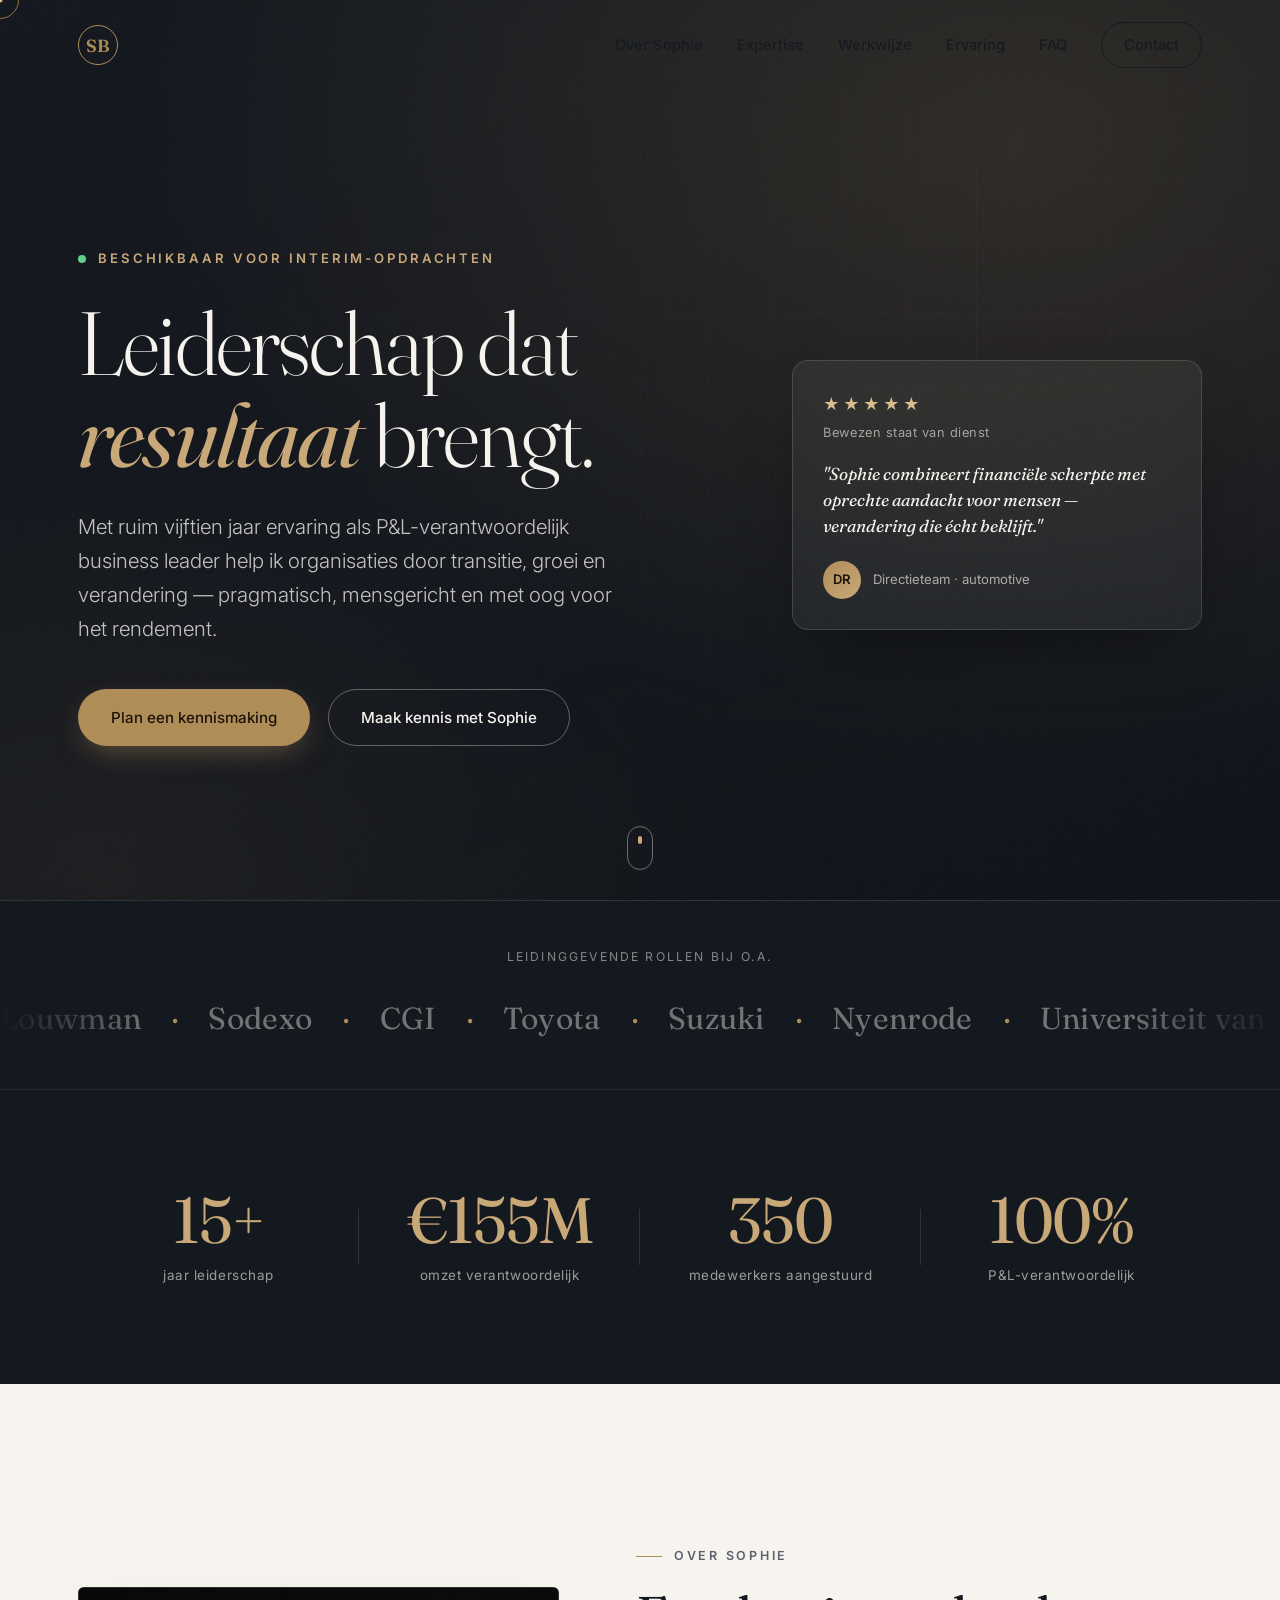
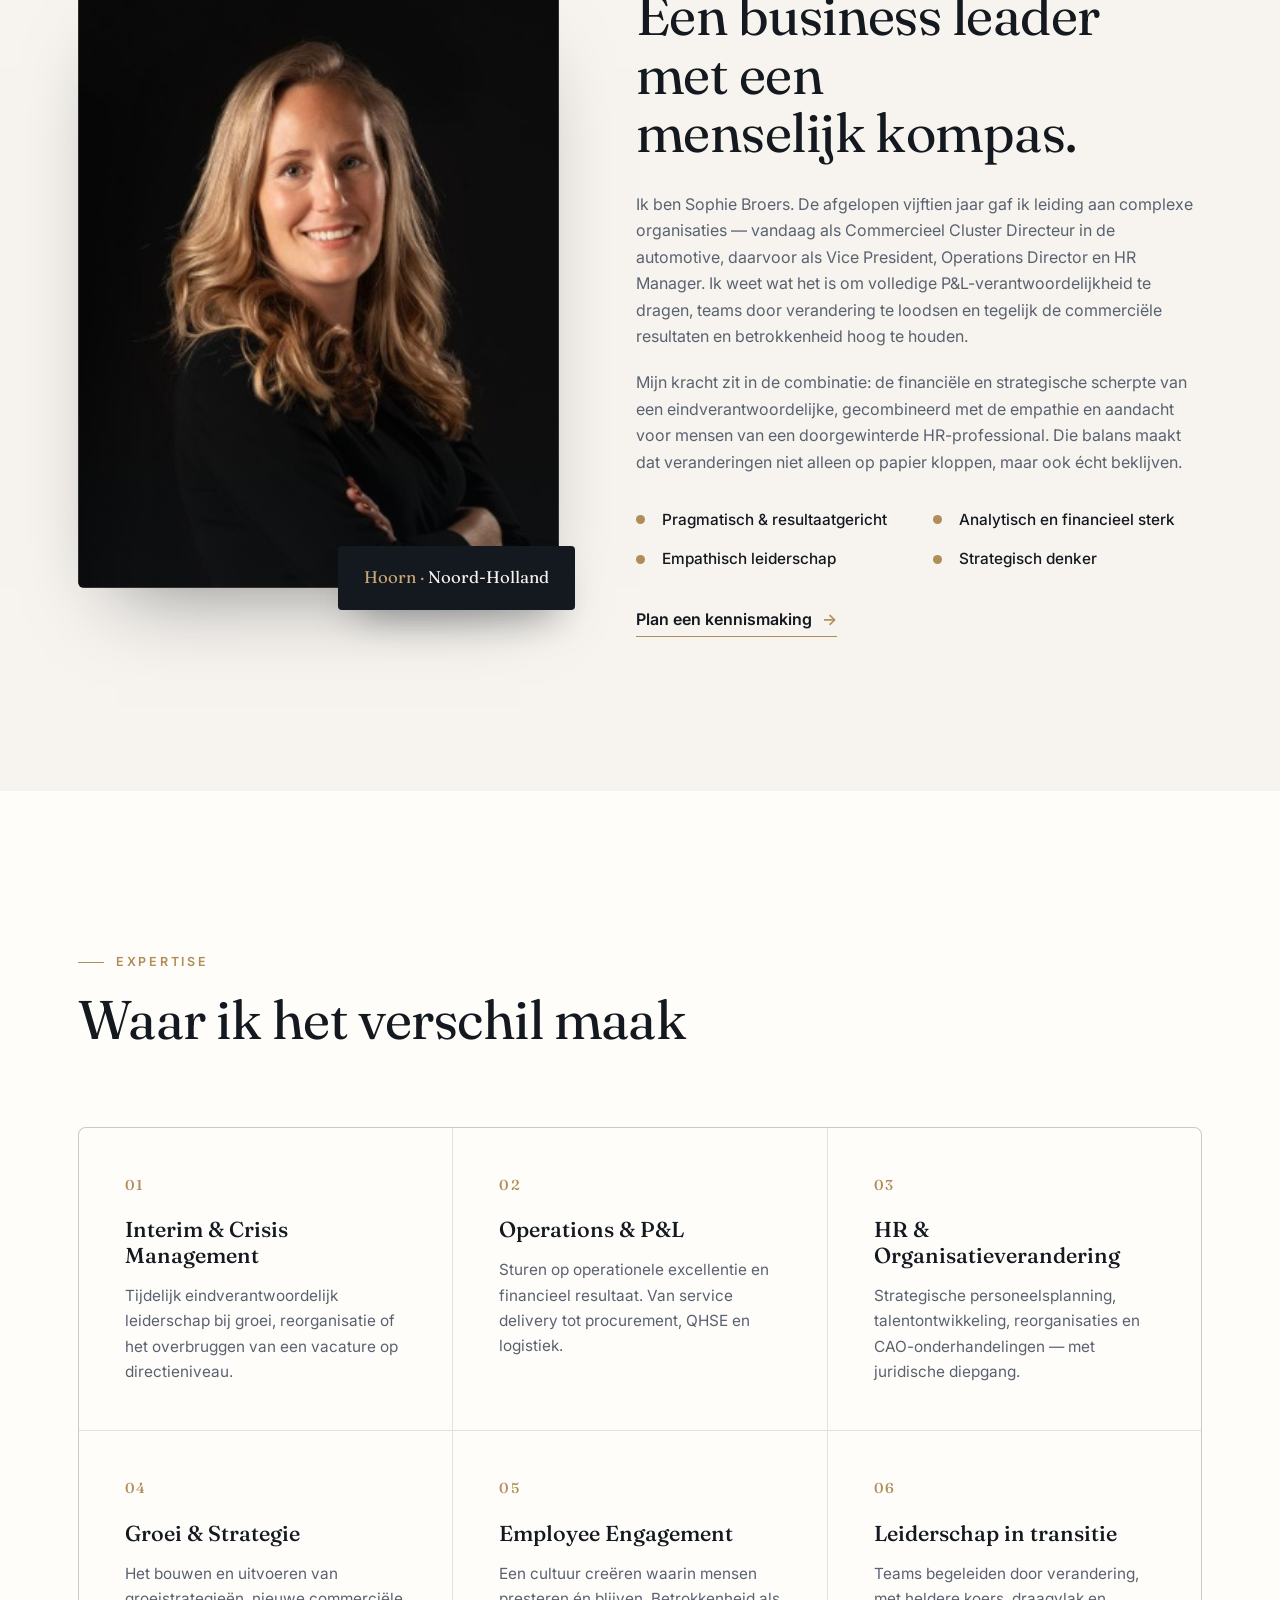
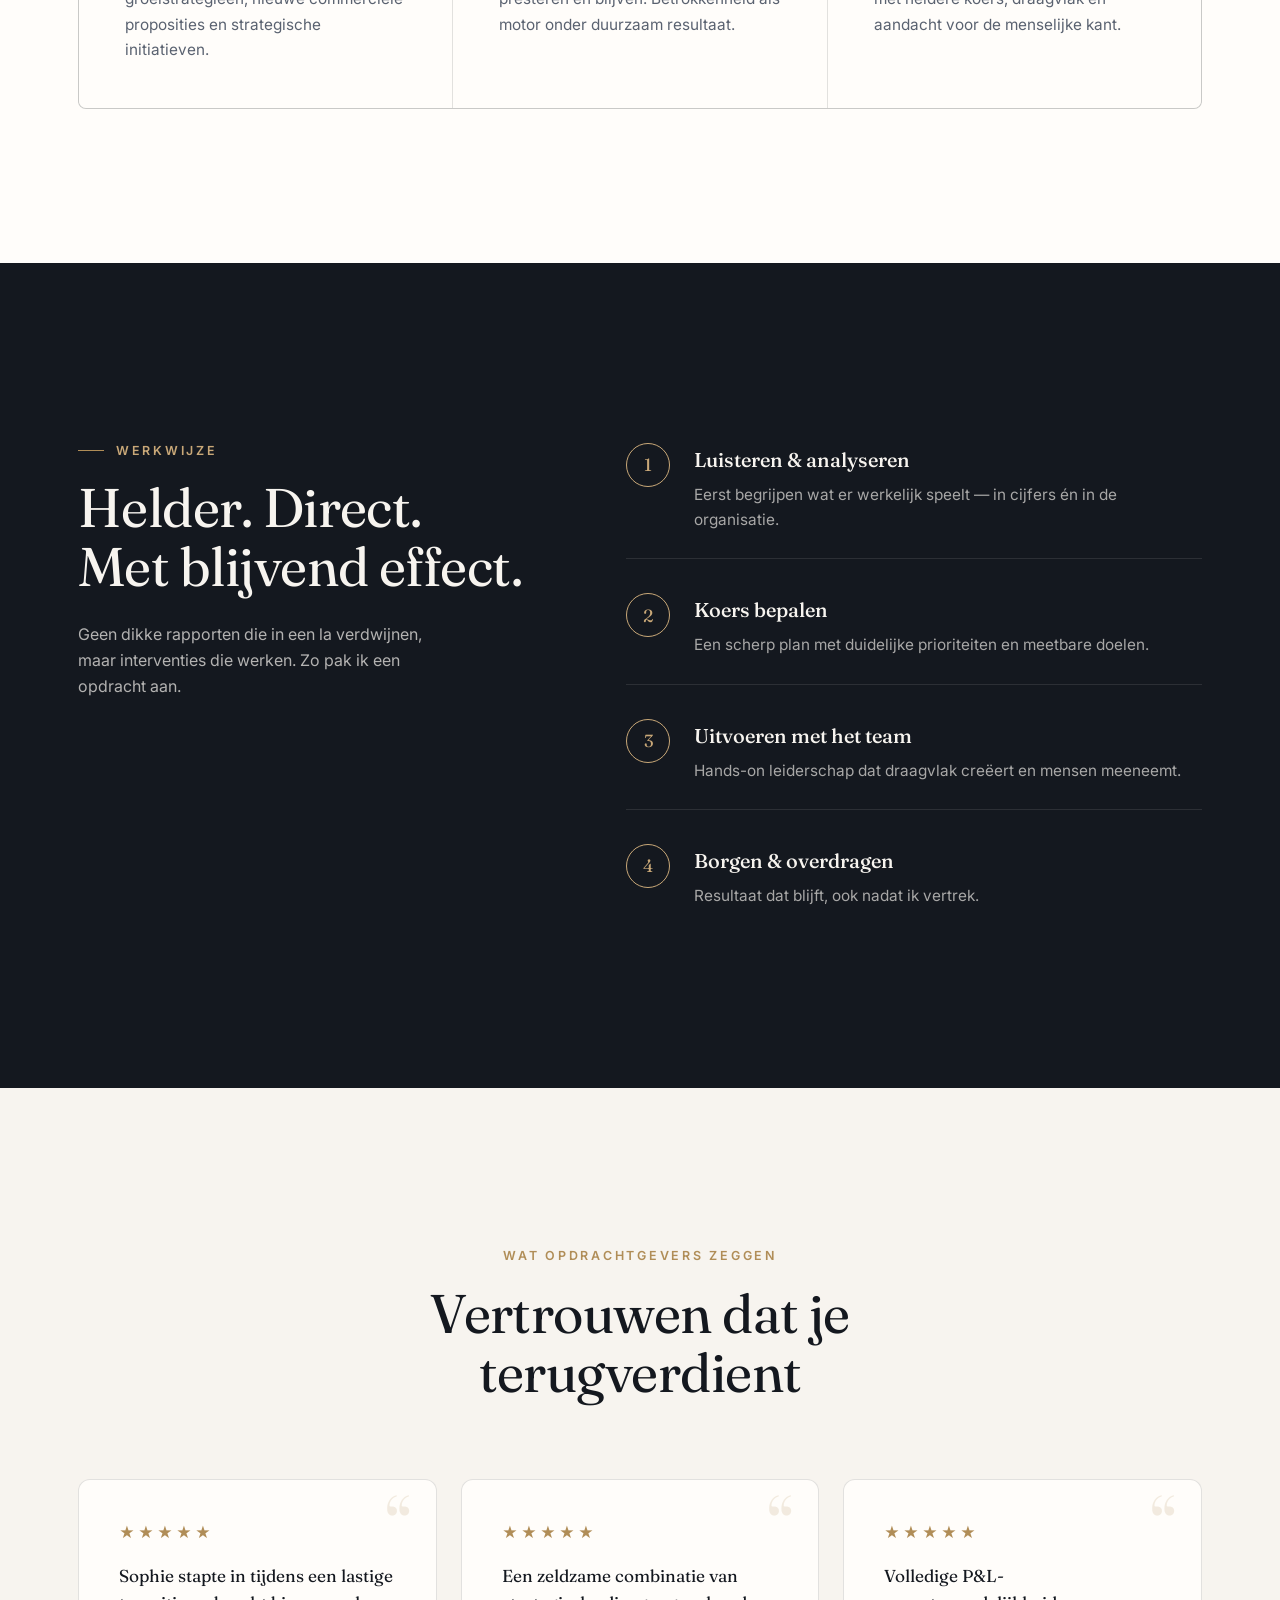
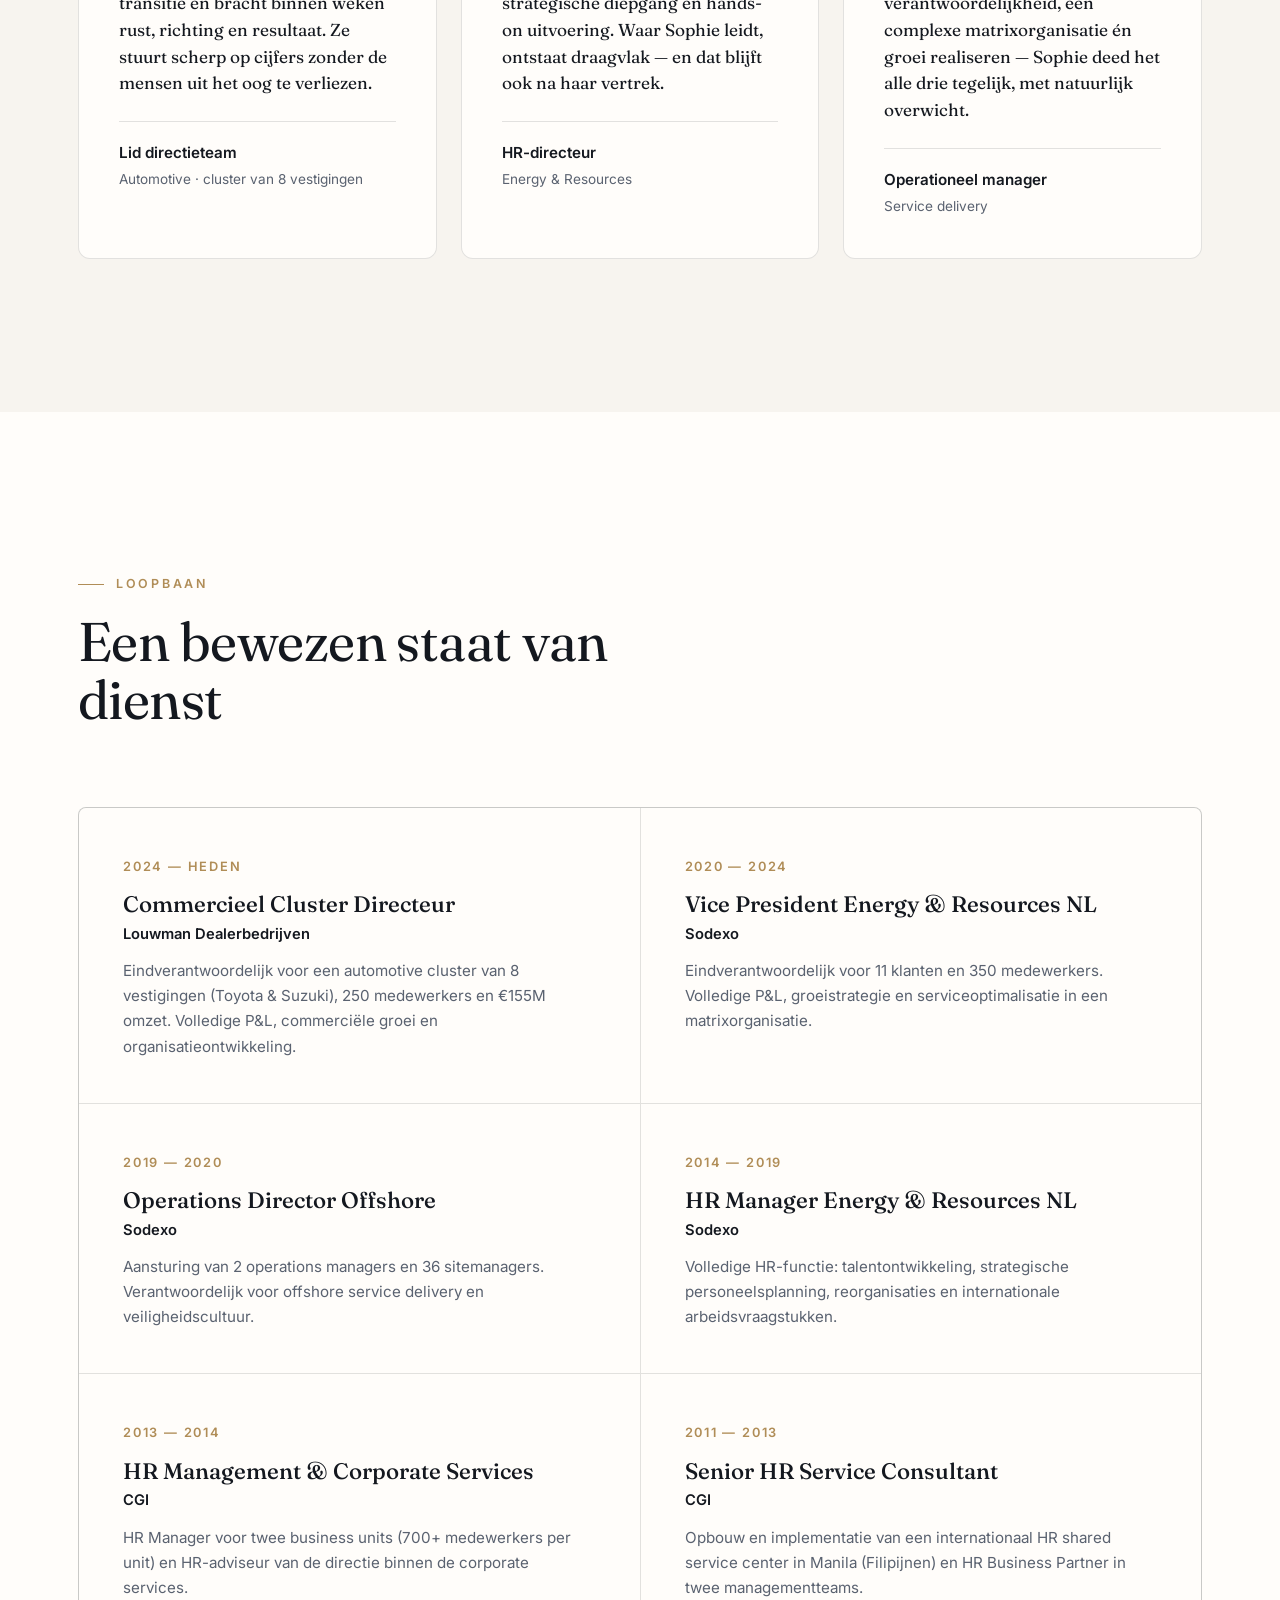
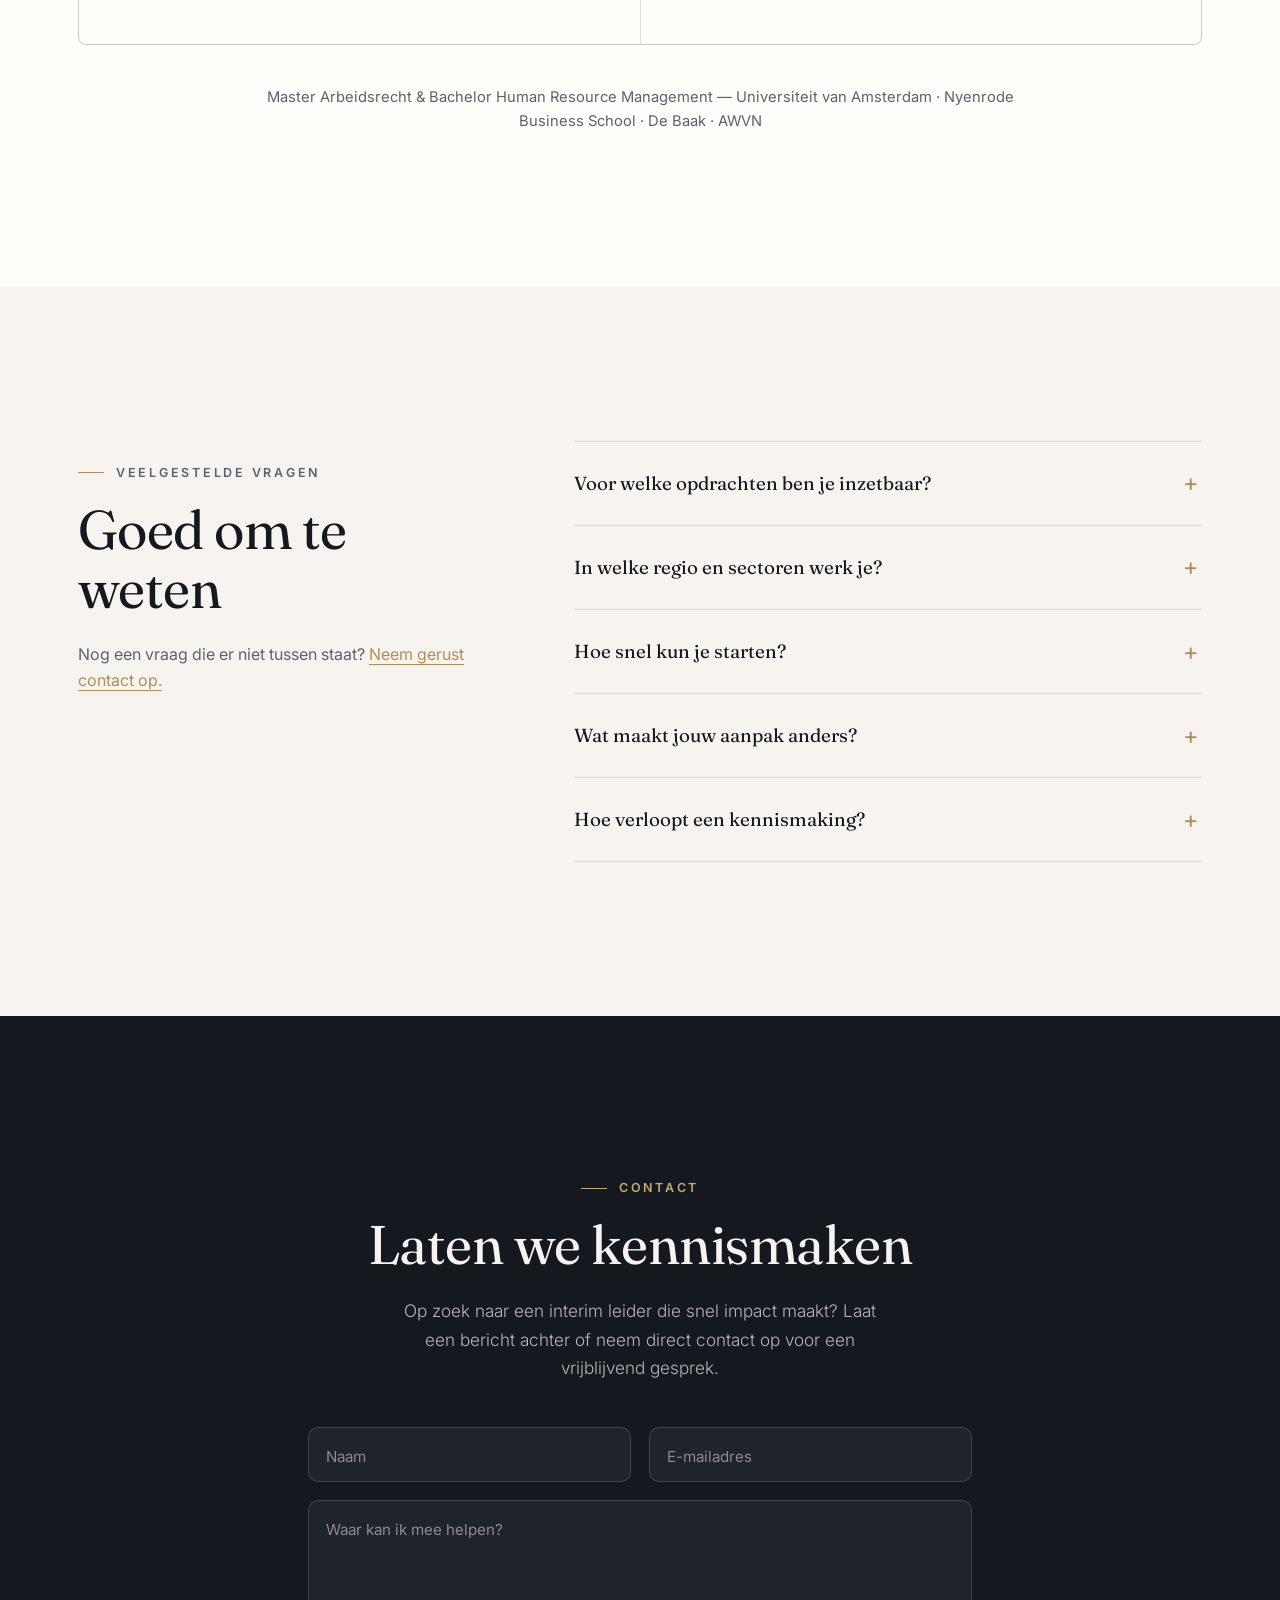
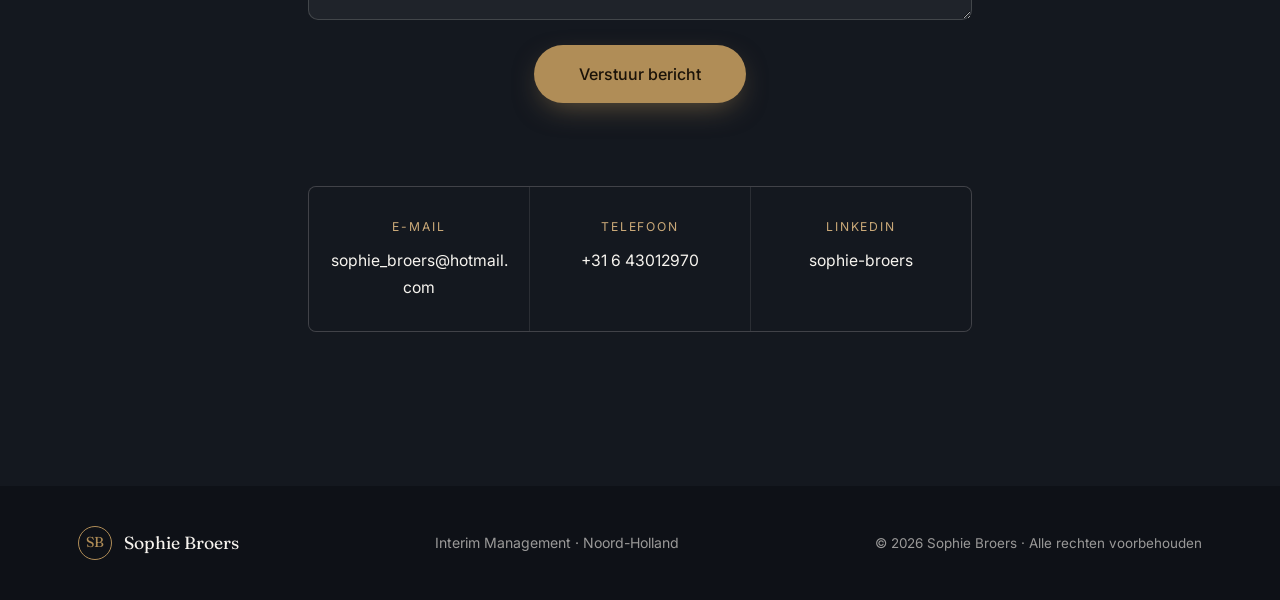
==== commit 12a27079: "Upgrade site tot premium: preloader, cursor, testimonials, FAQ, contactformulier, SEO Co-Authored-By" ====
--- a/index.html
+++ b/index.html
@@ -3,21 +3,69 @@
 <head>
   <meta charset="UTF-8" />
   <meta name="viewport" content="width=device-width, initial-scale=1.0" />
-  <title>Sophie Broers — Interim Management & Business Leadership</title>
-  <meta name="description" content="Sophie Broers — Interim manager in HR, operations en business leadership. Resultaatgericht leiderschap voor organisaties in transitie. Noord-Holland." />
+  <title>Sophie Broers — Interim Manager & Business Leader | HR · Operations · P&amp;L</title>
+  <meta name="description" content="Sophie Broers — interim manager en business leader in HR, operations en P&L. Resultaatgericht, mensgericht leiderschap voor organisaties in transitie, groei en verandering. Noord-Holland." />
+  <meta name="author" content="Sophie Broers" />
+  <meta name="theme-color" content="#14181f" />
+
+  <!-- Open Graph / social sharing -->
+  <meta property="og:type" content="website" />
+  <meta property="og:title" content="Sophie Broers — Interim Manager & Business Leader" />
+  <meta property="og:description" content="Resultaatgericht, mensgericht leiderschap voor organisaties in transitie, groei en verandering." />
+  <meta property="og:locale" content="nl_NL" />
+  <meta property="og:image" content="assets/sophie.jpg" />
+  <meta name="twitter:card" content="summary_large_image" />
+
+  <!-- Favicon: SB monogram in gold -->
+  <link rel="icon" href="data:image/svg+xml,%3Csvg xmlns='http://www.w3.org/2000/svg' viewBox='0 0 64 64'%3E%3Crect width='64' height='64' rx='14' fill='%2314181f'/%3E%3Ctext x='50%25' y='54%25' font-family='Georgia,serif' font-size='30' fill='%23c9a878' text-anchor='middle' dominant-baseline='middle'%3ESB%3C/text%3E%3C/svg%3E" />
 
   <link rel="preconnect" href="https://fonts.googleapis.com" />
   <link rel="preconnect" href="https://fonts.gstatic.com" crossorigin />
-  <link href="https://fonts.googleapis.com/css2?family=Fraunces:ital,opsz,wght@0,9..144,300;0,9..144,400;0,9..144,500;0,9..144,600;1,9..144,400&family=Inter:wght@300;400;500;600&display=swap" rel="stylesheet" />
+  <link href="https://fonts.googleapis.com/css2?family=Fraunces:ital,opsz,wght@0,9..144,300;0,9..144,400;0,9..144,500;0,9..144,600;1,9..144,400;1,9..144,500&family=Inter:wght@300;400;500;600&display=swap" rel="stylesheet" />
 
   <link rel="stylesheet" href="css/styles.css" />
+
+  <!-- Structured data for search engines -->
+  <script type="application/ld+json">
+  {
+    "@context": "https://schema.org",
+    "@type": "Person",
+    "name": "Sophie Broers",
+    "jobTitle": "Interim Manager & Business Leader",
+    "description": "Interim manager en business leader in HR, operations en P&L.",
+    "email": "mailto:sophie_broers@hotmail.com",
+    "telephone": "+31643012970",
+    "url": "https://dijkvanmike-glitch.github.io/Sophieinterimmanger",
+    "sameAs": ["https://www.linkedin.com/in/sophie-broers-6456838/"],
+    "address": { "@type": "PostalAddress", "addressLocality": "Hoorn", "addressRegion": "Noord-Holland", "addressCountry": "NL" },
+    "knowsAbout": ["Interim Management", "HR", "Operations", "P&L", "Organisatieverandering", "Crisis Management", "Leiderschap"]
+  }
+  </script>
 </head>
 <body>
+
+  <!-- Preloader -->
+  <div class="preloader" id="preloader" aria-hidden="true">
+    <div class="preloader__mark">
+      <span>SB</span>
+      <svg viewBox="0 0 100 100"><circle cx="50" cy="50" r="47" /></svg>
+    </div>
+  </div>
+
+  <!-- Scroll progress -->
+  <div class="scroll-progress" id="scrollProgress" aria-hidden="true"></div>
+
+  <!-- Custom cursor -->
+  <div class="cursor" id="cursor" aria-hidden="true"></div>
+  <div class="cursor-dot" id="cursorDot" aria-hidden="true"></div>
+
+  <!-- Grain overlay -->
+  <div class="grain" aria-hidden="true"></div>
 
   <!-- Navigation -->
   <header class="nav" id="nav">
     <div class="nav__inner container">
-      <a href="#hero" class="nav__brand">
+      <a href="#hero" class="nav__brand" data-cursor="hover">
         <span class="nav__monogram">SB</span>
         <span class="nav__name">Sophie&nbsp;Broers</span>
       </a>
@@ -26,9 +74,10 @@
         <a href="#expertise">Expertise</a>
         <a href="#approach">Werkwijze</a>
         <a href="#track">Ervaring</a>
-        <a href="#contact" class="nav__cta">Contact</a>
+        <a href="#faq">FAQ</a>
+        <a href="#contact" class="nav__cta" data-cursor="hover">Contact</a>
       </nav>
-      <button class="nav__toggle" id="navToggle" aria-label="Menu openen">
+      <button class="nav__toggle" id="navToggle" aria-label="Menu openen" aria-expanded="false">
         <span></span><span></span><span></span>
       </button>
     </div>
@@ -38,23 +87,66 @@
   <section class="hero" id="hero">
     <div class="hero__bg" aria-hidden="true"></div>
     <div class="container hero__inner">
-      <p class="hero__eyebrow reveal">Interim Management · HR · Operations</p>
-      <h1 class="hero__title reveal">
-        Leiderschap dat<br /><em>resultaat</em> brengt.
-      </h1>
-      <p class="hero__lede reveal">
-        Met ruim vijftien jaar ervaring als P&amp;L-verantwoordelijk business leader
-        help ik organisaties door transitie, groei en verandering — pragmatisch,
-        mensgericht en met oog voor het rendement.
-      </p>
-      <div class="hero__actions reveal">
-        <a href="#contact" class="btn btn--primary">Plan een kennismaking</a>
-        <a href="#about" class="btn btn--ghost">Maak kennis met Sophie</a>
-      </div>
+      <div class="hero__text">
+        <p class="hero__eyebrow reveal">
+          <span class="hero__pulse"></span>Beschikbaar voor interim-opdrachten
+        </p>
+        <h1 class="hero__title reveal">
+          Leiderschap dat<br /><em>resultaat</em> brengt.
+        </h1>
+        <p class="hero__lede reveal">
+          Met ruim vijftien jaar ervaring als P&amp;L-verantwoordelijk business leader
+          help ik organisaties door transitie, groei en verandering — pragmatisch,
+          mensgericht en met oog voor het rendement.
+        </p>
+        <div class="hero__actions reveal">
+          <a href="#contact" class="btn btn--primary" data-cursor="hover" data-magnetic>Plan een kennismaking</a>
+          <a href="#about" class="btn btn--ghost" data-cursor="hover" data-magnetic>Maak kennis met Sophie</a>
+        </div>
+      </div>
+      <aside class="hero__card reveal" aria-hidden="true">
+        <div class="hero__card-rating">
+          <div class="hero__stars">★★★★★</div>
+          <span>Bewezen staat van dienst</span>
+        </div>
+        <p class="hero__card-quote">
+          "Sophie combineert financiële scherpte met oprechte aandacht voor mensen —
+          verandering die écht beklijft."
+        </p>
+        <div class="hero__card-meta">
+          <span class="hero__card-avatar">DR</span>
+          <span>Directieteam · automotive</span>
+        </div>
+      </aside>
     </div>
     <a href="#about" class="hero__scroll" aria-label="Scroll naar beneden">
       <span></span>
     </a>
+  </section>
+
+  <!-- Trust / logo marquee -->
+  <section class="trust" aria-label="Ervaring bij organisaties">
+    <div class="container">
+      <p class="trust__label reveal">Leidinggevende rollen bij o.a.</p>
+    </div>
+    <div class="marquee" aria-hidden="true">
+      <div class="marquee__track">
+        <span>Louwman</span><span class="marquee__dot">·</span>
+        <span>Sodexo</span><span class="marquee__dot">·</span>
+        <span>CGI</span><span class="marquee__dot">·</span>
+        <span>Toyota</span><span class="marquee__dot">·</span>
+        <span>Suzuki</span><span class="marquee__dot">·</span>
+        <span>Nyenrode</span><span class="marquee__dot">·</span>
+        <span>Universiteit van Amsterdam</span><span class="marquee__dot">·</span>
+        <span>Louwman</span><span class="marquee__dot">·</span>
+        <span>Sodexo</span><span class="marquee__dot">·</span>
+        <span>CGI</span><span class="marquee__dot">·</span>
+        <span>Toyota</span><span class="marquee__dot">·</span>
+        <span>Suzuki</span><span class="marquee__dot">·</span>
+        <span>Nyenrode</span><span class="marquee__dot">·</span>
+        <span>Universiteit van Amsterdam</span><span class="marquee__dot">·</span>
+      </div>
+    </div>
   </section>
 
   <!-- Stats -->
@@ -84,8 +176,7 @@
     <div class="container about__grid">
       <div class="about__media reveal">
         <div class="about__photo">
-          <!-- Vervang src door de foto van Sophie: assets/sophie.jpg -->
-          <img src="assets/sophie.jpg" alt="Sophie Broers" onerror="this.parentNode.classList.add('about__photo--placeholder'); this.style.display='none';" />
+          <img src="assets/sophie.jpg" alt="Portret van Sophie Broers" loading="lazy" onerror="this.parentNode.classList.add('about__photo--placeholder'); this.style.display='none';" />
           <span class="about__photo-fallback">Foto van Sophie<br /><small>plaats als assets/sophie.jpg</small></span>
         </div>
         <div class="about__badge">
@@ -116,6 +207,7 @@
           <li>Empathisch leiderschap</li>
           <li>Strategisch denker</li>
         </ul>
+        <a href="#contact" class="about__link" data-cursor="hover">Plan een kennismaking <span>→</span></a>
       </div>
     </div>
   </section>
@@ -128,27 +220,33 @@
         <h2 class="section__title">Waar ik het verschil maak</h2>
       </div>
       <div class="expertise__grid">
-        <article class="card reveal">
+        <article class="card reveal" data-cursor="hover">
+          <span class="card__num">01</span>
           <h3>Interim &amp; Crisis Management</h3>
           <p>Tijdelijk eindverantwoordelijk leiderschap bij groei, reorganisatie of het overbruggen van een vacature op directieniveau.</p>
         </article>
-        <article class="card reveal">
+        <article class="card reveal" data-cursor="hover">
+          <span class="card__num">02</span>
           <h3>Operations &amp; P&amp;L</h3>
           <p>Sturen op operationele excellentie en financieel resultaat. Van service delivery tot procurement, QHSE en logistiek.</p>
         </article>
-        <article class="card reveal">
+        <article class="card reveal" data-cursor="hover">
+          <span class="card__num">03</span>
           <h3>HR &amp; Organisatieverandering</h3>
           <p>Strategische personeelsplanning, talentontwikkeling, reorganisaties en CAO-onderhandelingen — met juridische diepgang.</p>
         </article>
-        <article class="card reveal">
+        <article class="card reveal" data-cursor="hover">
+          <span class="card__num">04</span>
           <h3>Groei &amp; Strategie</h3>
           <p>Het bouwen en uitvoeren van groeistrategieën, nieuwe commerciële proposities en strategische initiatieven.</p>
         </article>
-        <article class="card reveal">
+        <article class="card reveal" data-cursor="hover">
+          <span class="card__num">05</span>
           <h3>Employee Engagement</h3>
           <p>Een cultuur creëren waarin mensen presteren én blijven. Betrokkenheid als motor onder duurzaam resultaat.</p>
         </article>
-        <article class="card reveal">
+        <article class="card reveal" data-cursor="hover">
+          <span class="card__num">06</span>
           <h3>Leiderschap in transitie</h3>
           <p>Teams begeleiden door verandering, met heldere koers, draagvlak en aandacht voor de menselijke kant.</p>
         </article>
@@ -197,6 +295,33 @@
     </div>
   </section>
 
+  <!-- Testimonials -->
+  <section class="testimonials section" id="testimonials">
+    <div class="container">
+      <div class="section__head section__head--center reveal">
+        <p class="section__eyebrow">Wat opdrachtgevers zeggen</p>
+        <h2 class="section__title">Vertrouwen dat je terugverdient</h2>
+      </div>
+      <div class="testimonials__grid">
+        <figure class="quote reveal">
+          <div class="quote__stars">★★★★★</div>
+          <blockquote>Sophie stapte in tijdens een lastige transitie en bracht binnen weken rust, richting en resultaat. Ze stuurt scherp op cijfers zonder de mensen uit het oog te verliezen.</blockquote>
+          <figcaption><span class="quote__name">Lid directieteam</span><span class="quote__role">Automotive · cluster van 8 vestigingen</span></figcaption>
+        </figure>
+        <figure class="quote reveal">
+          <div class="quote__stars">★★★★★</div>
+          <blockquote>Een zeldzame combinatie van strategische diepgang en hands-on uitvoering. Waar Sophie leidt, ontstaat draagvlak — en dat blijft ook na haar vertrek.</blockquote>
+          <figcaption><span class="quote__name">HR-directeur</span><span class="quote__role">Energy &amp; Resources</span></figcaption>
+        </figure>
+        <figure class="quote reveal">
+          <div class="quote__stars">★★★★★</div>
+          <blockquote>Volledige P&amp;L-verantwoordelijkheid, een complexe matrixorganisatie én groei realiseren — Sophie deed het alle drie tegelijk, met natuurlijk overwicht.</blockquote>
+          <figcaption><span class="quote__name">Operationeel manager</span><span class="quote__role">Service delivery</span></figcaption>
+        </figure>
+      </div>
+    </div>
+  </section>
+
   <!-- Track record -->
   <section class="track section" id="track">
     <div class="container">
@@ -249,41 +374,95 @@
     </div>
   </section>
 
+  <!-- FAQ -->
+  <section class="faq section" id="faq">
+    <div class="container faq__grid">
+      <div class="faq__intro reveal">
+        <p class="section__eyebrow">Veelgestelde vragen</p>
+        <h2 class="section__title">Goed om te weten</h2>
+        <p>Nog een vraag die er niet tussen staat? <a href="#contact" data-cursor="hover">Neem gerust contact op.</a></p>
+      </div>
+      <div class="faq__list reveal">
+        <details class="faq__item">
+          <summary>Voor welke opdrachten ben je inzetbaar?</summary>
+          <div class="faq__answer"><p>Interim- en crisis­management op directie- en managementniveau: overbrugging van een vacature, aansturing van een transitie of reorganisatie, en het realiseren van groei. Van P&amp;L-verantwoordelijk operations tot een volledige HR-functie.</p></div>
+        </details>
+        <details class="faq__item">
+          <summary>In welke regio en sectoren werk je?</summary>
+          <div class="faq__answer"><p>Standplaats Hoorn, actief in heel Noord-Holland en de Randstad. Ervaring in automotive, energy &amp; resources, facility/service delivery en corporate services — de aanpak is sectoroverstijgend.</p></div>
+        </details>
+        <details class="faq__item">
+          <summary>Hoe snel kun je starten?</summary>
+          <div class="faq__answer"><p>Afhankelijk van lopende verplichtingen meestal op korte termijn. Neem contact op voor de actuele beschikbaarheid, dan bespreken we de mogelijkheden.</p></div>
+        </details>
+        <details class="faq__item">
+          <summary>Wat maakt jouw aanpak anders?</summary>
+          <div class="faq__answer"><p>De combinatie van financieel-strategische scherpte en oprechte aandacht voor mensen. Ik stuur op meetbaar resultaat én op draagvlak, zodat verandering beklijft nadat ik vertrek.</p></div>
+        </details>
+        <details class="faq__item">
+          <summary>Hoe verloopt een kennismaking?</summary>
+          <div class="faq__answer"><p>Vrijblijvend en persoonlijk. In een eerste gesprek verkennen we de uitdaging, de organisatie en de gewenste uitkomst. Daarna volgt een helder voorstel voor aanpak en inzet.</p></div>
+        </details>
+      </div>
+    </div>
+  </section>
+
   <!-- Contact -->
   <section class="contact section" id="contact">
     <div class="container contact__inner reveal">
       <p class="section__eyebrow">Contact</p>
       <h2 class="section__title">Laten we kennismaken</h2>
       <p class="contact__lede">
-        Op zoek naar een interim leider die snel impact maakt? Neem gerust
-        contact op voor een vrijblijvend gesprek.
+        Op zoek naar een interim leider die snel impact maakt? Laat een bericht
+        achter of neem direct contact op voor een vrijblijvend gesprek.
       </p>
+
+      <form class="contact__form" id="contactForm" novalidate>
+        <div class="field">
+          <input type="text" id="cf-name" name="name" required autocomplete="name" placeholder=" " />
+          <label for="cf-name">Naam</label>
+        </div>
+        <div class="field">
+          <input type="email" id="cf-email" name="email" required autocomplete="email" placeholder=" " />
+          <label for="cf-email">E-mailadres</label>
+        </div>
+        <div class="field field--full">
+          <textarea id="cf-message" name="message" rows="4" required placeholder=" "></textarea>
+          <label for="cf-message">Waar kan ik mee helpen?</label>
+        </div>
+        <button type="submit" class="btn btn--primary btn--large" data-cursor="hover" data-magnetic>Verstuur bericht</button>
+        <p class="contact__form-note" id="formNote" role="status" aria-live="polite"></p>
+      </form>
+
       <div class="contact__methods">
-        <a href="mailto:sophie_broers@hotmail.com" class="contact__item">
+        <a href="mailto:sophie_broers@hotmail.com" class="contact__item" data-cursor="hover">
           <span class="contact__label">E-mail</span>
           <span class="contact__value">sophie_broers@hotmail.com</span>
         </a>
-        <a href="tel:+31643012970" class="contact__item">
+        <a href="tel:+31643012970" class="contact__item" data-cursor="hover">
           <span class="contact__label">Telefoon</span>
           <span class="contact__value">+31 6 43012970</span>
         </a>
-        <a href="https://www.linkedin.com/in/sophie-broers-6456838/" target="_blank" rel="noopener" class="contact__item">
+        <a href="https://www.linkedin.com/in/sophie-broers-6456838/" target="_blank" rel="noopener" class="contact__item" data-cursor="hover">
           <span class="contact__label">LinkedIn</span>
           <span class="contact__value">sophie-broers</span>
         </a>
       </div>
-      <a href="mailto:sophie_broers@hotmail.com" class="btn btn--primary btn--large">Stuur een bericht</a>
     </div>
   </section>
 
   <!-- Footer -->
   <footer class="footer">
     <div class="container footer__inner">
-      <span class="footer__brand">Sophie Broers</span>
+      <a href="#hero" class="footer__brand" data-cursor="hover">
+        <span class="footer__monogram">SB</span> Sophie Broers
+      </a>
       <span class="footer__tag">Interim Management · Noord-Holland</span>
-      <span class="footer__copy">© <span id="year"></span> Sophie Broers</span>
+      <span class="footer__copy">© <span id="year"></span> Sophie Broers · Alle rechten voorbehouden</span>
     </div>
   </footer>
+
+  <a href="#hero" class="to-top" id="toTop" aria-label="Terug naar boven" data-cursor="hover">↑</a>
 
   <script src="js/script.js"></script>
 </body>
--- a/css/styles.css
+++ b/css/styles.css
@@ -1,23 +1,29 @@
 /* ============================================================
    Sophie Broers — Interim Management
-   Premium design system
+   Premium design system  ·  v2
    ============================================================ */
 
 :root {
   --ink:        #14181f;   /* near-black navy */
   --ink-soft:   #232a35;
+  --ink-deep:   #0e1117;
   --paper:      #f7f4ef;   /* warm off-white */
   --paper-pure: #fffdfa;
   --gold:       #b08d57;   /* champagne gold */
   --gold-soft:  #c9a878;
+  --gold-bright:#d9bd8e;
   --line:       rgba(20, 24, 31, 0.12);
+  --line-light: rgba(247, 244, 239, 0.12);
   --muted:      #5a6270;
 
   --serif: 'Fraunces', Georgia, serif;
   --sans:  'Inter', -apple-system, BlinkMacSystemFont, sans-serif;
 
   --ease: cubic-bezier(0.22, 1, 0.36, 1);
+  --ease-out: cubic-bezier(0.16, 1, 0.3, 1);
   --maxw: 1180px;
+
+  --shadow-lg: 0 40px 80px -40px rgba(20,24,31,0.5);
 }
 
 *,
@@ -39,6 +45,8 @@
 img { max-width: 100%; display: block; }
 a { color: inherit; text-decoration: none; }
 
+::selection { background: var(--gold); color: #1a1208; }
+
 .container {
   width: 100%;
   max-width: var(--maxw);
@@ -46,7 +54,7 @@
   padding: 0 28px;
 }
 
-.section { padding: clamp(80px, 12vw, 160px) 0; }
+.section { padding: clamp(80px, 12vw, 160px) 0; position: relative; }
 
 /* ---- Shared section heads ---- */
 .section__eyebrow {
@@ -56,6 +64,15 @@
   color: var(--gold);
   font-weight: 600;
   margin-bottom: 18px;
+  display: inline-flex;
+  align-items: center;
+  gap: 12px;
+}
+.section__eyebrow::before {
+  content: '';
+  width: 26px; height: 1px;
+  background: var(--gold);
+  display: inline-block;
 }
 
 .section__title {
@@ -67,6 +84,66 @@
 }
 
 .section__head { max-width: 640px; margin-bottom: clamp(48px, 6vw, 80px); }
+.section__head--center { margin-left: auto; margin-right: auto; text-align: center; }
+.section__head--center .section__eyebrow::before { display: none; }
+
+/* ============================================================
+   Preloader
+   ============================================================ */
+.preloader {
+  position: fixed; inset: 0; z-index: 9999;
+  background: var(--ink);
+  display: grid; place-items: center;
+  transition: opacity 0.7s var(--ease), visibility 0.7s var(--ease);
+}
+.preloader--done { opacity: 0; visibility: hidden; }
+.preloader__mark { position: relative; width: 90px; height: 90px; display: grid; place-items: center; }
+.preloader__mark span {
+  font-family: var(--serif); font-size: 1.7rem; color: var(--gold-soft);
+  letter-spacing: 0.04em; opacity: 0; animation: fadeIn 0.8s var(--ease) 0.2s forwards;
+}
+.preloader__mark svg { position: absolute; inset: 0; width: 100%; height: 100%; transform: rotate(-90deg); }
+.preloader__mark circle {
+  fill: none; stroke: var(--gold); stroke-width: 2;
+  stroke-dasharray: 295; stroke-dashoffset: 295;
+  animation: draw 1.4s var(--ease) forwards;
+}
+@keyframes draw { to { stroke-dashoffset: 0; } }
+@keyframes fadeIn { to { opacity: 1; } }
+
+/* ============================================================
+   Scroll progress + custom cursor + grain
+   ============================================================ */
+.scroll-progress {
+  position: fixed; top: 0; left: 0; height: 3px; width: 0%;
+  background: linear-gradient(90deg, var(--gold), var(--gold-bright));
+  z-index: 200; transition: width 0.1s linear;
+}
+
+.cursor, .cursor-dot { display: none; }
+@media (hover: hover) and (pointer: fine) {
+  .cursor {
+    display: block; position: fixed; top: 0; left: 0; z-index: 9998;
+    width: 38px; height: 38px; border: 1px solid var(--gold);
+    border-radius: 50%; pointer-events: none;
+    transform: translate(-50%, -50%);
+    transition: width 0.3s var(--ease), height 0.3s var(--ease), background 0.3s var(--ease), border-color 0.3s var(--ease);
+    mix-blend-mode: difference;
+  }
+  .cursor-dot {
+    display: block; position: fixed; top: 0; left: 0; z-index: 9999;
+    width: 5px; height: 5px; background: var(--gold-bright); border-radius: 50%;
+    pointer-events: none; transform: translate(-50%, -50%);
+  }
+  .cursor--hover { width: 62px; height: 62px; background: rgba(176,141,87,0.12); border-color: var(--gold-soft); }
+  body { cursor: none; }
+  a, button, [data-cursor] { cursor: none; }
+}
+
+.grain {
+  position: fixed; inset: 0; z-index: 300; pointer-events: none; opacity: 0.035;
+  background-image: url("data:image/svg+xml,%3Csvg xmlns='http://www.w3.org/2000/svg' width='120' height='120'%3E%3Cfilter id='n'%3E%3CfeTurbulence type='fractalNoise' baseFrequency='0.9' numOctaves='3'/%3E%3C/filter%3E%3Crect width='100%25' height='100%25' filter='url(%23n)'/%3E%3C/svg%3E");
+}
 
 /* ============================================================
    Navigation
@@ -98,14 +175,16 @@
   color: var(--gold);
   border-radius: 50%;
   letter-spacing: 0.02em;
-}
+  transition: background 0.3s var(--ease), color 0.3s var(--ease);
+}
+.nav__brand:hover .nav__monogram { background: var(--gold); color: var(--paper); }
 .nav__name {
   font-family: var(--serif);
   font-size: 1.15rem;
   letter-spacing: 0.01em;
 }
 
-.nav__links { display: flex; align-items: center; gap: 36px; }
+.nav__links { display: flex; align-items: center; gap: 34px; }
 .nav__links a {
   font-size: 0.92rem;
   font-weight: 500;
@@ -158,9 +237,17 @@
 .hero__bg {
   position: absolute; inset: 0;
   background:
-    radial-gradient(120% 120% at 78% 18%, rgba(176, 141, 87, 0.28) 0%, rgba(176, 141, 87, 0) 55%),
-    radial-gradient(90% 90% at 10% 95%, rgba(176, 141, 87, 0.10) 0%, rgba(20, 24, 31, 0) 50%),
-    linear-gradient(160deg, #1a1f29 0%, #14181f 60%, #0e1117 100%);
+    radial-gradient(120% 120% at 78% 18%, rgba(176, 141, 87, 0.18) 0%, rgba(176, 141, 87, 0) 55%),
+    radial-gradient(90% 90% at 10% 95%, rgba(176, 141, 87, 0.08) 0%, rgba(20, 24, 31, 0) 50%),
+    linear-gradient(160deg, rgba(20, 24, 31, 0.82) 0%, rgba(14, 17, 23, 0.72) 100%);
+  background-image:
+    radial-gradient(120% 120% at 78% 18%, rgba(176, 141, 87, 0.18) 0%, rgba(176, 141, 87, 0) 55%),
+    radial-gradient(90% 90% at 10% 95%, rgba(176, 141, 87, 0.08) 0%, rgba(20, 24, 31, 0) 50%),
+    linear-gradient(160deg, rgba(20, 24, 31, 0.82) 0%, rgba(14, 17, 23, 0.72) 100%),
+    url('https://d8j0ntlcm91z4.cloudfront.net/user_3F2q2CvHTV5b7m7TgMzyzghqiWp/hf_20260619_043451_a9154b15-91ac-40e5-aec0-e50a298c471d.png');
+  background-size: cover;
+  background-position: center;
+  will-change: transform;
 }
 .hero__bg::after {
   content: '';
@@ -171,20 +258,36 @@
   background-size: 64px 64px;
   mask-image: radial-gradient(circle at 70% 40%, black, transparent 75%);
 }
-.hero__inner { position: relative; z-index: 2; max-width: 860px; padding-top: 80px; }
+.hero__inner {
+  position: relative; z-index: 2;
+  padding-top: 90px;
+  display: grid; grid-template-columns: 1.35fr 0.85fr;
+  gap: clamp(30px, 5vw, 70px); align-items: center; width: 100%;
+}
+.hero__text { max-width: 720px; }
 
 .hero__eyebrow {
   font-size: 0.82rem;
-  letter-spacing: 0.28em;
+  letter-spacing: 0.22em;
   text-transform: uppercase;
   color: var(--gold-soft);
   font-weight: 600;
   margin-bottom: 28px;
+  display: inline-flex; align-items: center; gap: 12px;
+}
+.hero__pulse {
+  width: 8px; height: 8px; border-radius: 50%; background: #5fd08a;
+  box-shadow: 0 0 0 0 rgba(95,208,138,0.6); animation: pulse 2s infinite;
+}
+@keyframes pulse {
+  0% { box-shadow: 0 0 0 0 rgba(95,208,138,0.55); }
+  70% { box-shadow: 0 0 0 10px rgba(95,208,138,0); }
+  100% { box-shadow: 0 0 0 0 rgba(95,208,138,0); }
 }
 .hero__title {
   font-family: var(--serif);
   font-weight: 300;
-  font-size: clamp(2.8rem, 8vw, 6rem);
+  font-size: clamp(2.8rem, 7vw, 5.6rem);
   line-height: 1.02;
   letter-spacing: -0.02em;
   margin-bottom: 30px;
@@ -192,17 +295,43 @@
 .hero__title em { font-style: italic; color: var(--gold-soft); font-weight: 400; }
 
 .hero__lede {
-  font-size: clamp(1.05rem, 1.6vw, 1.3rem);
+  font-size: clamp(1.05rem, 1.6vw, 1.28rem);
   color: rgba(247, 244, 239, 0.78);
-  max-width: 620px;
+  max-width: 560px;
   font-weight: 300;
   margin-bottom: 44px;
 }
 
 .hero__actions { display: flex; gap: 18px; flex-wrap: wrap; }
 
+/* Hero floating card */
+.hero__card {
+  background: rgba(247, 244, 239, 0.06);
+  border: 1px solid rgba(247,244,239,0.14);
+  backdrop-filter: blur(12px);
+  -webkit-backdrop-filter: blur(12px);
+  border-radius: 16px;
+  padding: 30px;
+  box-shadow: 0 30px 70px -30px rgba(0,0,0,0.6);
+  animation: floatCard 6s ease-in-out infinite;
+}
+@keyframes floatCard { 0%,100% { transform: translateY(0); } 50% { transform: translateY(-12px); } }
+.hero__card-rating { display: flex; flex-direction: column; gap: 4px; margin-bottom: 18px; }
+.hero__stars { color: var(--gold-bright); letter-spacing: 3px; font-size: 1rem; }
+.hero__card-rating span { font-size: 0.8rem; color: rgba(247,244,239,0.6); letter-spacing: 0.04em; }
+.hero__card-quote {
+  font-family: var(--serif); font-style: italic; font-size: 1.08rem;
+  line-height: 1.5; color: var(--paper); margin-bottom: 22px;
+}
+.hero__card-meta { display: flex; align-items: center; gap: 12px; font-size: 0.82rem; color: rgba(247,244,239,0.65); }
+.hero__card-avatar {
+  width: 38px; height: 38px; border-radius: 50%; flex: none;
+  background: linear-gradient(135deg, var(--gold), var(--gold-soft));
+  color: #1a1208; display: grid; place-items: center; font-weight: 600; font-size: 0.82rem;
+}
+
 .hero__scroll {
-  position: absolute; left: 50%; bottom: 36px; transform: translateX(-50%);
+  position: absolute; left: 50%; bottom: 30px; transform: translateX(-50%);
   width: 26px; height: 44px; border: 1px solid rgba(247,244,239,0.4);
   border-radius: 100px; z-index: 2;
 }
@@ -224,7 +353,7 @@
   font-family: var(--sans); font-weight: 500; font-size: 0.95rem;
   padding: 15px 32px; border-radius: 100px;
   cursor: pointer; transition: transform 0.3s var(--ease), background 0.3s var(--ease), color 0.3s var(--ease), box-shadow 0.3s var(--ease);
-  border: 1px solid transparent;
+  border: 1px solid transparent; position: relative; overflow: hidden;
 }
 .btn--primary { background: var(--gold); color: #1a1208; box-shadow: 0 10px 30px -10px rgba(176,141,87,0.6); }
 .btn--primary:hover { transform: translateY(-3px); background: var(--gold-soft); box-shadow: 0 16px 40px -12px rgba(176,141,87,0.7); }
@@ -233,6 +362,23 @@
 .btn--large { padding: 18px 44px; font-size: 1rem; }
 
 /* ============================================================
+   Trust marquee
+   ============================================================ */
+.trust { background: var(--ink); color: var(--paper); padding: 46px 0; overflow: hidden; border-top: 1px solid var(--line-light); }
+.trust__label {
+  text-align: center; font-size: 0.76rem; letter-spacing: 0.18em; text-transform: uppercase;
+  color: rgba(247,244,239,0.5); margin-bottom: 26px;
+}
+.marquee { position: relative; width: 100%; overflow: hidden; -webkit-mask-image: linear-gradient(90deg, transparent, #000 12%, #000 88%, transparent); mask-image: linear-gradient(90deg, transparent, #000 12%, #000 88%, transparent); }
+.marquee__track { display: inline-flex; align-items: center; gap: 30px; white-space: nowrap; animation: marquee 32s linear infinite; }
+.marquee__track span {
+  font-family: var(--serif); font-size: clamp(1.3rem, 2.4vw, 1.9rem);
+  color: rgba(247,244,239,0.42); font-weight: 400; letter-spacing: 0.01em;
+}
+.marquee__dot { color: var(--gold) !important; }
+@keyframes marquee { from { transform: translateX(0); } to { transform: translateX(-50%); } }
+
+/* ============================================================
    Stats
    ============================================================ */
 .stats { background: var(--ink); color: var(--paper); border-top: 1px solid rgba(247,244,239,0.08); }
@@ -264,9 +410,15 @@
 .about__photo {
   position: relative; aspect-ratio: 4 / 5; border-radius: 6px; overflow: hidden;
   background: linear-gradient(160deg, #e9e2d7, #d8cdbd);
-  box-shadow: 0 40px 80px -40px rgba(20,24,31,0.5);
-}
-.about__photo img { width: 100%; height: 100%; object-fit: cover; }
+  box-shadow: var(--shadow-lg);
+}
+.about__photo::after {
+  content: ''; position: absolute; inset: 0; pointer-events: none;
+  box-shadow: inset 0 0 0 1px rgba(255,255,255,0.15);
+  background: linear-gradient(180deg, transparent 60%, rgba(20,24,31,0.25));
+}
+.about__photo img { width: 100%; height: 100%; object-fit: cover; transition: transform 1.2s var(--ease); }
+.about__media:hover .about__photo img { transform: scale(1.04); }
 .about__photo-fallback {
   position: absolute; inset: 0; display: none; place-content: center; text-align: center;
   color: var(--muted); font-size: 0.95rem; align-content: center;
@@ -274,7 +426,7 @@
 .about__photo--placeholder .about__photo-fallback { display: grid; }
 .about__photo-fallback small { color: var(--gold); font-size: 0.78rem; }
 .about__badge {
-  position: absolute; bottom: -22px; right: -16px;
+  position: absolute; bottom: -22px; right: -16px; z-index: 2;
   background: var(--ink); color: var(--paper); padding: 18px 26px; border-radius: 4px;
   font-family: var(--serif); font-size: 1.05rem; box-shadow: 0 20px 40px -20px rgba(20,24,31,0.6);
   white-space: nowrap;
@@ -294,6 +446,14 @@
   content: ''; position: absolute; left: 0; top: 0.55em;
   width: 9px; height: 9px; border-radius: 50%; background: var(--gold);
 }
+.about__link {
+  display: inline-flex; align-items: center; gap: 10px; margin-top: 34px;
+  font-weight: 600; color: var(--ink); border-bottom: 1px solid var(--gold);
+  padding-bottom: 4px; transition: gap 0.3s var(--ease), color 0.3s var(--ease);
+}
+.about__link span { color: var(--gold); transition: transform 0.3s var(--ease); }
+.about__link:hover { color: var(--gold); }
+.about__link:hover span { transform: translateX(6px); }
 
 /* ============================================================
    Expertise
@@ -304,11 +464,20 @@
   background: var(--line); border: 1px solid var(--line); border-radius: 8px; overflow: hidden;
 }
 .card {
-  background: var(--paper-pure); padding: clamp(32px, 4vw, 48px);
+  background: var(--paper-pure); padding: clamp(32px, 4vw, 46px);
   transition: background 0.4s var(--ease), transform 0.4s var(--ease);
+  position: relative;
+}
+.card::before {
+  content: ''; position: absolute; left: 0; top: 0; height: 3px; width: 0;
+  background: var(--gold); transition: width 0.45s var(--ease);
 }
 .card:hover { background: var(--paper); }
-.card__num { display: none; }
+.card:hover::before { width: 100%; }
+.card__num {
+  display: block; font-family: var(--serif); font-size: 0.9rem; font-weight: 500;
+  color: var(--gold); letter-spacing: 0.1em; margin-bottom: 20px;
+}
 .card h3 { font-family: var(--serif); font-weight: 500; font-size: 1.35rem; margin-bottom: 14px; line-height: 1.2; }
 .card p { color: var(--muted); font-size: 0.96rem; }
 
@@ -317,33 +486,62 @@
    ============================================================ */
 .approach { background: var(--ink); color: var(--paper); }
 .approach .section__eyebrow { color: var(--gold-soft); }
-.approach__grid { display: grid; grid-template-columns: 0.9fr 1.1fr; gap: clamp(40px, 6vw, 90px); }
+.approach__grid { display: grid; grid-template-columns: 0.9fr 1.1fr; gap: clamp(40px, 6vw, 90px); align-items: start; }
 .approach__intro p { color: rgba(247,244,239,0.7); margin-top: 24px; max-width: 38ch; }
 .approach__intro .section__title { color: var(--paper); }
+@media (min-width: 961px) { .approach__intro { position: sticky; top: 120px; } }
 
 .approach__steps { display: grid; gap: 8px; }
 .step {
   display: flex; gap: 24px; align-items: flex-start; padding: 26px 0;
   border-bottom: 1px solid rgba(247,244,239,0.1);
+  transition: transform 0.4s var(--ease);
 }
 .step:last-child { border-bottom: 0; }
+.step:hover { transform: translateX(8px); }
 .step__num {
   flex: none; width: 44px; height: 44px; border-radius: 50%;
   border: 1px solid var(--gold-soft); color: var(--gold-soft);
   display: grid; place-items: center; font-family: var(--serif); font-size: 1.1rem;
-}
+  transition: background 0.4s var(--ease), color 0.4s var(--ease);
+}
+.step:hover .step__num { background: var(--gold); color: var(--ink); border-color: var(--gold); }
 .step h3 { font-family: var(--serif); font-weight: 500; font-size: 1.25rem; margin-bottom: 6px; }
 .step p { color: rgba(247,244,239,0.65); font-size: 0.96rem; }
 
 /* ============================================================
+   Testimonials
+   ============================================================ */
+.testimonials { background: var(--paper); }
+.testimonials__grid { display: grid; grid-template-columns: repeat(3, 1fr); gap: 24px; }
+.quote {
+  background: var(--paper-pure); border: 1px solid var(--line); border-radius: 12px;
+  padding: clamp(28px, 3.5vw, 40px); position: relative;
+  transition: transform 0.4s var(--ease), box-shadow 0.4s var(--ease);
+}
+.quote::before {
+  content: '\201C'; position: absolute; top: 8px; right: 24px;
+  font-family: var(--serif); font-size: 5rem; color: var(--gold); opacity: 0.16; line-height: 1;
+}
+.quote:hover { transform: translateY(-6px); box-shadow: var(--shadow-lg); }
+.quote__stars { color: var(--gold); letter-spacing: 3px; margin-bottom: 18px; font-size: 0.95rem; }
+.quote blockquote {
+  font-family: var(--serif); font-size: 1.08rem; line-height: 1.55; color: var(--ink);
+  margin-bottom: 24px;
+}
+.quote figcaption { display: flex; flex-direction: column; gap: 3px; border-top: 1px solid var(--line); padding-top: 18px; }
+.quote__name { font-weight: 600; font-size: 0.95rem; }
+.quote__role { font-size: 0.85rem; color: var(--muted); }
+
+/* ============================================================
    Track record / timeline
    ============================================================ */
-.track { background: var(--paper); }
+.track { background: var(--paper-pure); }
 .timeline {
   display: grid; grid-template-columns: 1fr 1fr; gap: 1px;
   background: var(--line); border: 1px solid var(--line); border-radius: 8px; overflow: hidden;
 }
-.tl { background: var(--paper-pure); padding: clamp(30px, 3.5vw, 44px); transition: background 0.4s var(--ease); }
+.tl { background: var(--paper-pure); padding: clamp(30px, 3.5vw, 44px); transition: background 0.4s var(--ease); position: relative; }
 .tl:hover { background: var(--paper); }
 .tl__period { font-size: 0.8rem; letter-spacing: 0.14em; text-transform: uppercase; color: var(--gold); font-weight: 600; }
 .tl h3 { font-family: var(--serif); font-weight: 500; font-size: 1.4rem; margin: 14px 0 4px; line-height: 1.15; }
@@ -355,18 +553,74 @@
 }
 
 /* ============================================================
+   FAQ
+   ============================================================ */
+.faq { background: var(--paper); }
+.faq__grid { display: grid; grid-template-columns: 0.8fr 1.2fr; gap: clamp(40px, 6vw, 80px); align-items: start; }
+.faq__intro p { color: var(--muted); margin-top: 22px; }
+.faq__intro a { color: var(--gold); border-bottom: 1px solid var(--gold); }
+@media (min-width: 961px) { .faq__intro { position: sticky; top: 120px; } }
+
+.faq__list { display: grid; gap: 0; border-top: 1px solid var(--line); }
+.faq__item { border-bottom: 1px solid var(--line); }
+.faq__item summary {
+  list-style: none; cursor: pointer; padding: 26px 40px 26px 0; position: relative;
+  font-family: var(--serif); font-size: 1.18rem; color: var(--ink);
+  transition: color 0.3s var(--ease);
+}
+.faq__item summary::-webkit-details-marker { display: none; }
+.faq__item summary::after {
+  content: '+'; position: absolute; right: 4px; top: 50%; transform: translateY(-50%);
+  font-size: 1.5rem; color: var(--gold); transition: transform 0.35s var(--ease); font-family: var(--sans);
+}
+.faq__item[open] summary::after { transform: translateY(-50%) rotate(45deg); }
+.faq__item summary:hover { color: var(--gold); }
+.faq__answer { overflow: hidden; }
+.faq__answer p { color: var(--muted); padding: 0 40px 28px 0; font-size: 0.98rem; max-width: 62ch; }
+.faq__item[open] .faq__answer { animation: faqOpen 0.45s var(--ease); }
+@keyframes faqOpen { from { opacity: 0; transform: translateY(-8px); } to { opacity: 1; transform: none; } }
+
+/* ============================================================
    Contact
    ============================================================ */
 .contact { background: var(--ink); color: var(--paper); text-align: center; }
 .contact .section__eyebrow { color: var(--gold-soft); }
+.contact .section__eyebrow::before { background: var(--gold-soft); }
 .contact__inner { max-width: 720px; margin: 0 auto; }
+.contact .section__eyebrow { justify-content: center; }
 .contact .section__title { color: var(--paper); }
-.contact__lede { color: rgba(247,244,239,0.72); margin: 22px auto 48px; max-width: 46ch; font-size: 1.08rem; font-weight: 300; }
+.contact__lede { color: rgba(247,244,239,0.72); margin: 22px auto 44px; max-width: 46ch; font-size: 1.08rem; font-weight: 300; }
+
+/* Contact form */
+.contact__form {
+  display: grid; grid-template-columns: 1fr 1fr; gap: 18px;
+  text-align: left; margin-bottom: 48px;
+}
+.field { position: relative; }
+.field--full { grid-column: 1 / -1; }
+.field input, .field textarea {
+  width: 100%; background: rgba(247,244,239,0.05); border: 1px solid rgba(247,244,239,0.16);
+  border-radius: 10px; padding: 22px 18px 12px; color: var(--paper);
+  font-family: var(--sans); font-size: 0.98rem; resize: vertical;
+  transition: border-color 0.3s var(--ease), background 0.3s var(--ease);
+}
+.field textarea { min-height: 120px; }
+.field input:focus, .field textarea:focus { outline: none; border-color: var(--gold-soft); background: rgba(247,244,239,0.08); }
+.field label {
+  position: absolute; left: 18px; top: 17px; color: rgba(247,244,239,0.5);
+  font-size: 0.95rem; pointer-events: none; transition: all 0.25s var(--ease);
+}
+.field input:focus + label, .field input:not(:placeholder-shown) + label,
+.field textarea:focus + label, .field textarea:not(:placeholder-shown) + label {
+  top: 7px; font-size: 0.68rem; letter-spacing: 0.08em; text-transform: uppercase; color: var(--gold-soft);
+}
+.contact__form .btn { grid-column: 1 / -1; justify-self: center; }
+.contact__form-note { grid-column: 1 / -1; text-align: center; font-size: 0.9rem; color: var(--gold-soft); min-height: 1.2em; }
 
 .contact__methods {
   display: grid; grid-template-columns: repeat(3, 1fr); gap: 1px;
   background: rgba(247,244,239,0.1); border: 1px solid rgba(247,244,239,0.1);
-  border-radius: 8px; overflow: hidden; margin-bottom: 48px;
+  border-radius: 8px; overflow: hidden;
 }
 .contact__item { background: var(--ink); padding: 30px 18px; transition: background 0.35s var(--ease); }
 .contact__item:hover { background: var(--ink-soft); }
@@ -376,11 +630,27 @@
 /* ============================================================
    Footer
    ============================================================ */
-.footer { background: #0e1117; color: rgba(247,244,239,0.6); padding: 40px 0; }
+.footer { background: var(--ink-deep); color: rgba(247,244,239,0.6); padding: 40px 0; }
 .footer__inner { display: flex; align-items: center; justify-content: space-between; gap: 16px; flex-wrap: wrap; }
-.footer__brand { font-family: var(--serif); color: var(--paper); font-size: 1.1rem; }
+.footer__brand { font-family: var(--serif); color: var(--paper); font-size: 1.1rem; display: inline-flex; align-items: center; gap: 12px; }
+.footer__monogram {
+  width: 34px; height: 34px; border: 1px solid var(--gold); color: var(--gold); border-radius: 50%;
+  display: grid; place-items: center; font-size: 0.9rem;
+}
 .footer__tag { font-size: 0.88rem; }
 .footer__copy { font-size: 0.84rem; }
+
+/* Back to top */
+.to-top {
+  position: fixed; right: 28px; bottom: 28px; z-index: 90;
+  width: 48px; height: 48px; border-radius: 50%; background: var(--gold); color: #1a1208;
+  display: grid; place-items: center; font-size: 1.2rem; font-weight: 600;
+  box-shadow: 0 12px 30px -10px rgba(176,141,87,0.7);
+  opacity: 0; visibility: hidden; transform: translateY(16px);
+  transition: opacity 0.4s var(--ease), transform 0.4s var(--ease), background 0.3s var(--ease);
+}
+.to-top--show { opacity: 1; visibility: visible; transform: none; }
+.to-top:hover { background: var(--gold-soft); transform: translateY(-3px); }
 
 /* ============================================================
    Reveal animations
@@ -394,16 +664,24 @@
 @media (prefers-reduced-motion: reduce) {
   .reveal { opacity: 1; transform: none; transition: none; }
   html { scroll-behavior: auto; }
-  .hero__scroll span { animation: none; }
+  .hero__scroll span, .hero__pulse, .hero__card, .marquee__track { animation: none; }
+  .cursor, .cursor-dot { display: none !important; }
+  body { cursor: auto; }
 }
 
 /* ============================================================
    Responsive
    ============================================================ */
+@media (max-width: 1040px) {
+  .hero__inner { grid-template-columns: 1fr; }
+  .hero__card { max-width: 420px; }
+}
+
 @media (max-width: 960px) {
-  .about__grid, .approach__grid { grid-template-columns: 1fr; }
+  .about__grid, .approach__grid, .faq__grid { grid-template-columns: 1fr; }
   .about__media { max-width: 440px; margin: 0 auto; }
-  .expertise__grid { grid-template-columns: repeat(2, 1fr); }
+  .expertise__grid, .testimonials__grid { grid-template-columns: repeat(2, 1fr); }
+  .testimonials__grid .quote:last-child { grid-column: 1 / -1; }
   .stats__grid { grid-template-columns: repeat(2, 1fr); gap: 30px 0; }
   .stat:nth-child(2)::after { display: none; }
 }
@@ -420,9 +698,12 @@
   .nav__toggle { display: block; z-index: 110; }
   .nav__cta { border-color: var(--ink); }
 
-  .expertise__grid, .timeline, .contact__methods { grid-template-columns: 1fr; }
+  .expertise__grid, .timeline, .contact__methods, .testimonials__grid, .contact__form { grid-template-columns: 1fr; }
+  .testimonials__grid .quote:last-child { grid-column: auto; }
   .stats__grid { grid-template-columns: 1fr 1fr; }
   .hero__actions { flex-direction: column; }
   .hero__actions .btn { width: 100%; }
   .about__badge { right: 50%; transform: translateX(50%); bottom: -20px; }
-}
+  .cursor, .cursor-dot { display: none !important; }
+  body { cursor: auto; }
+}
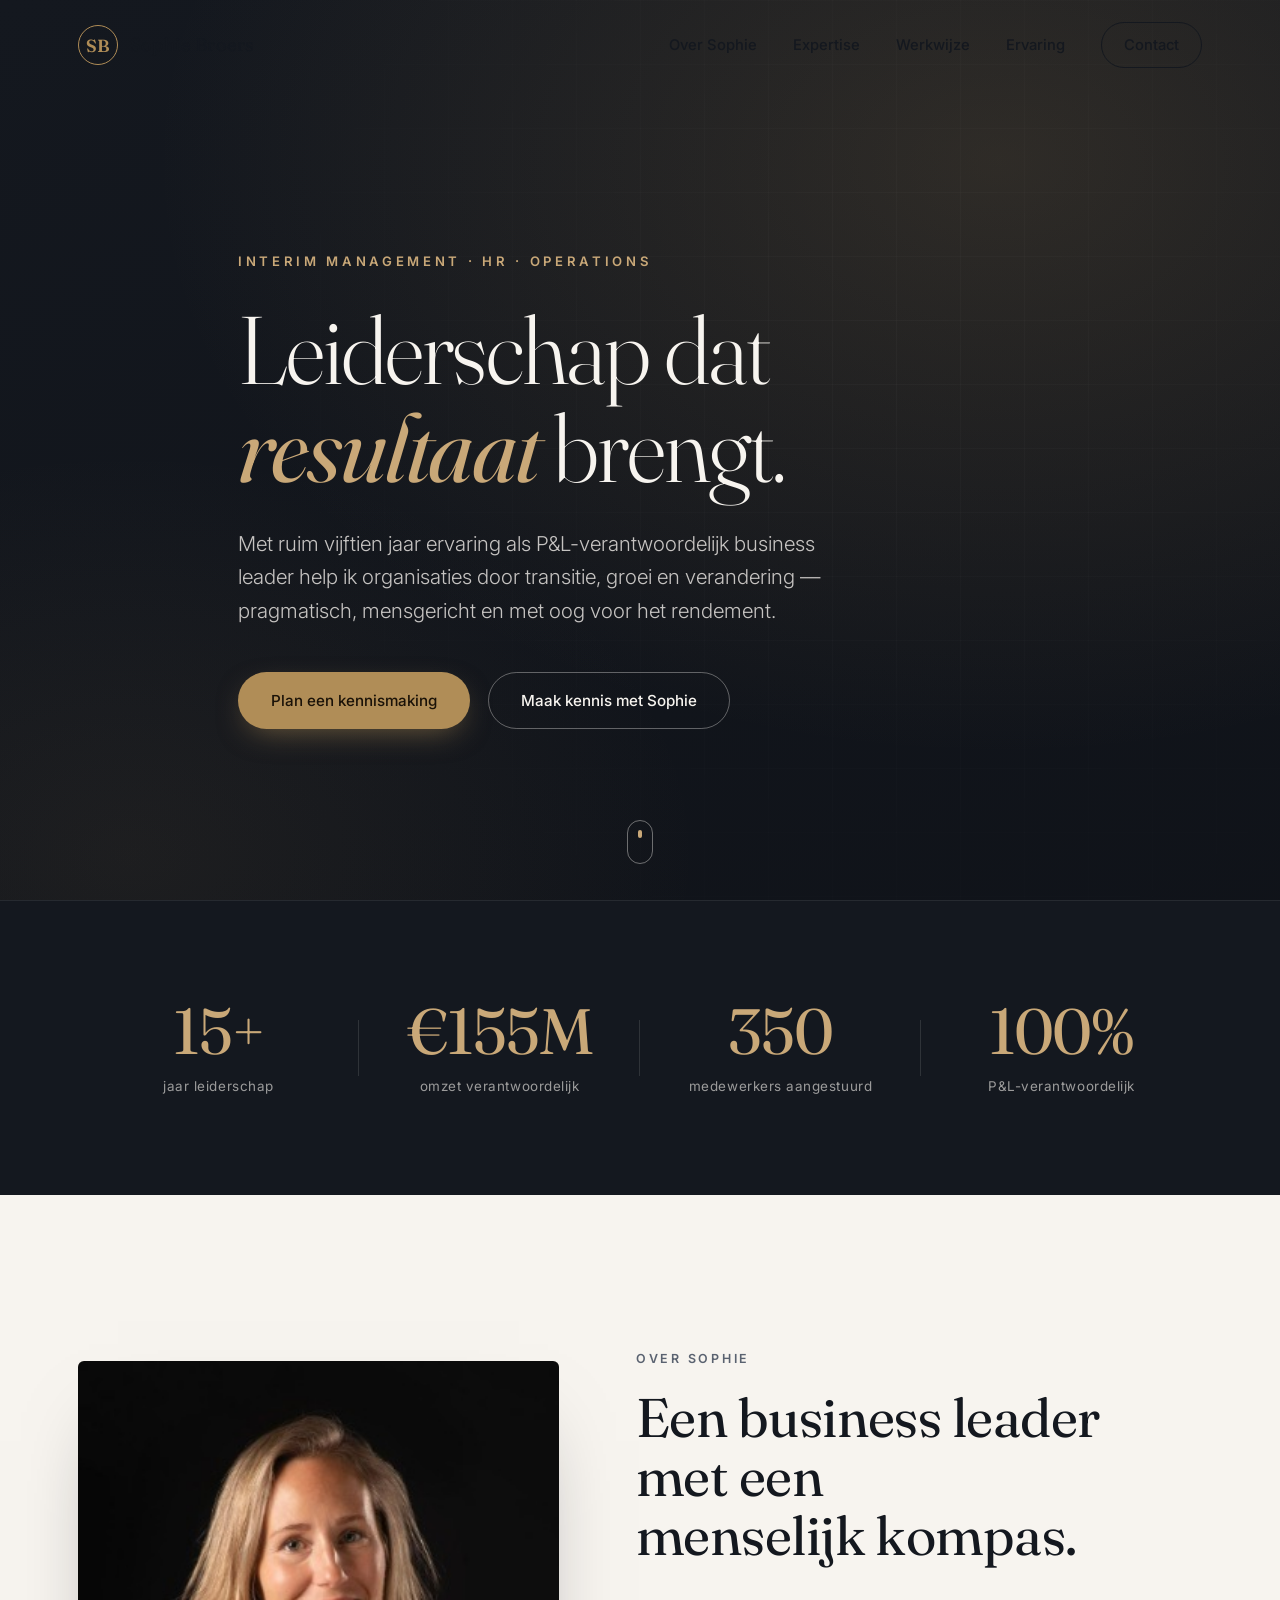
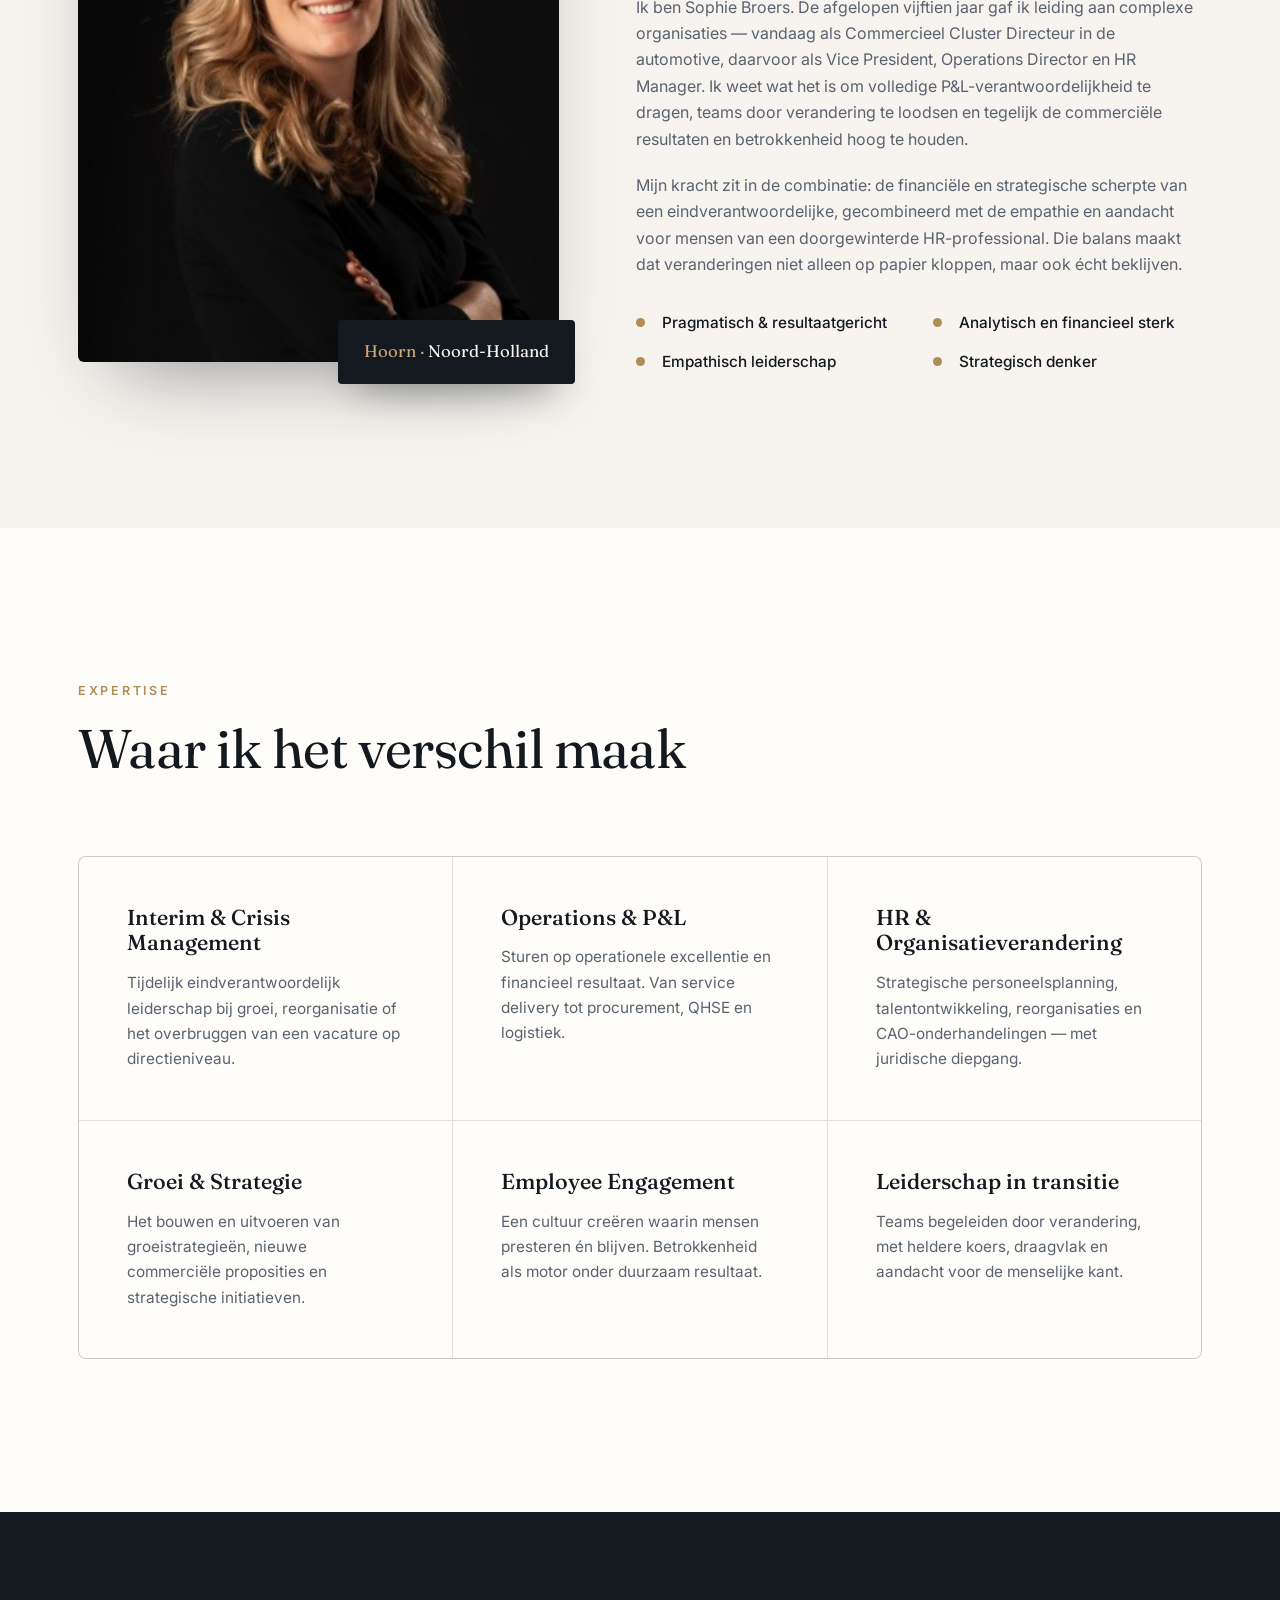
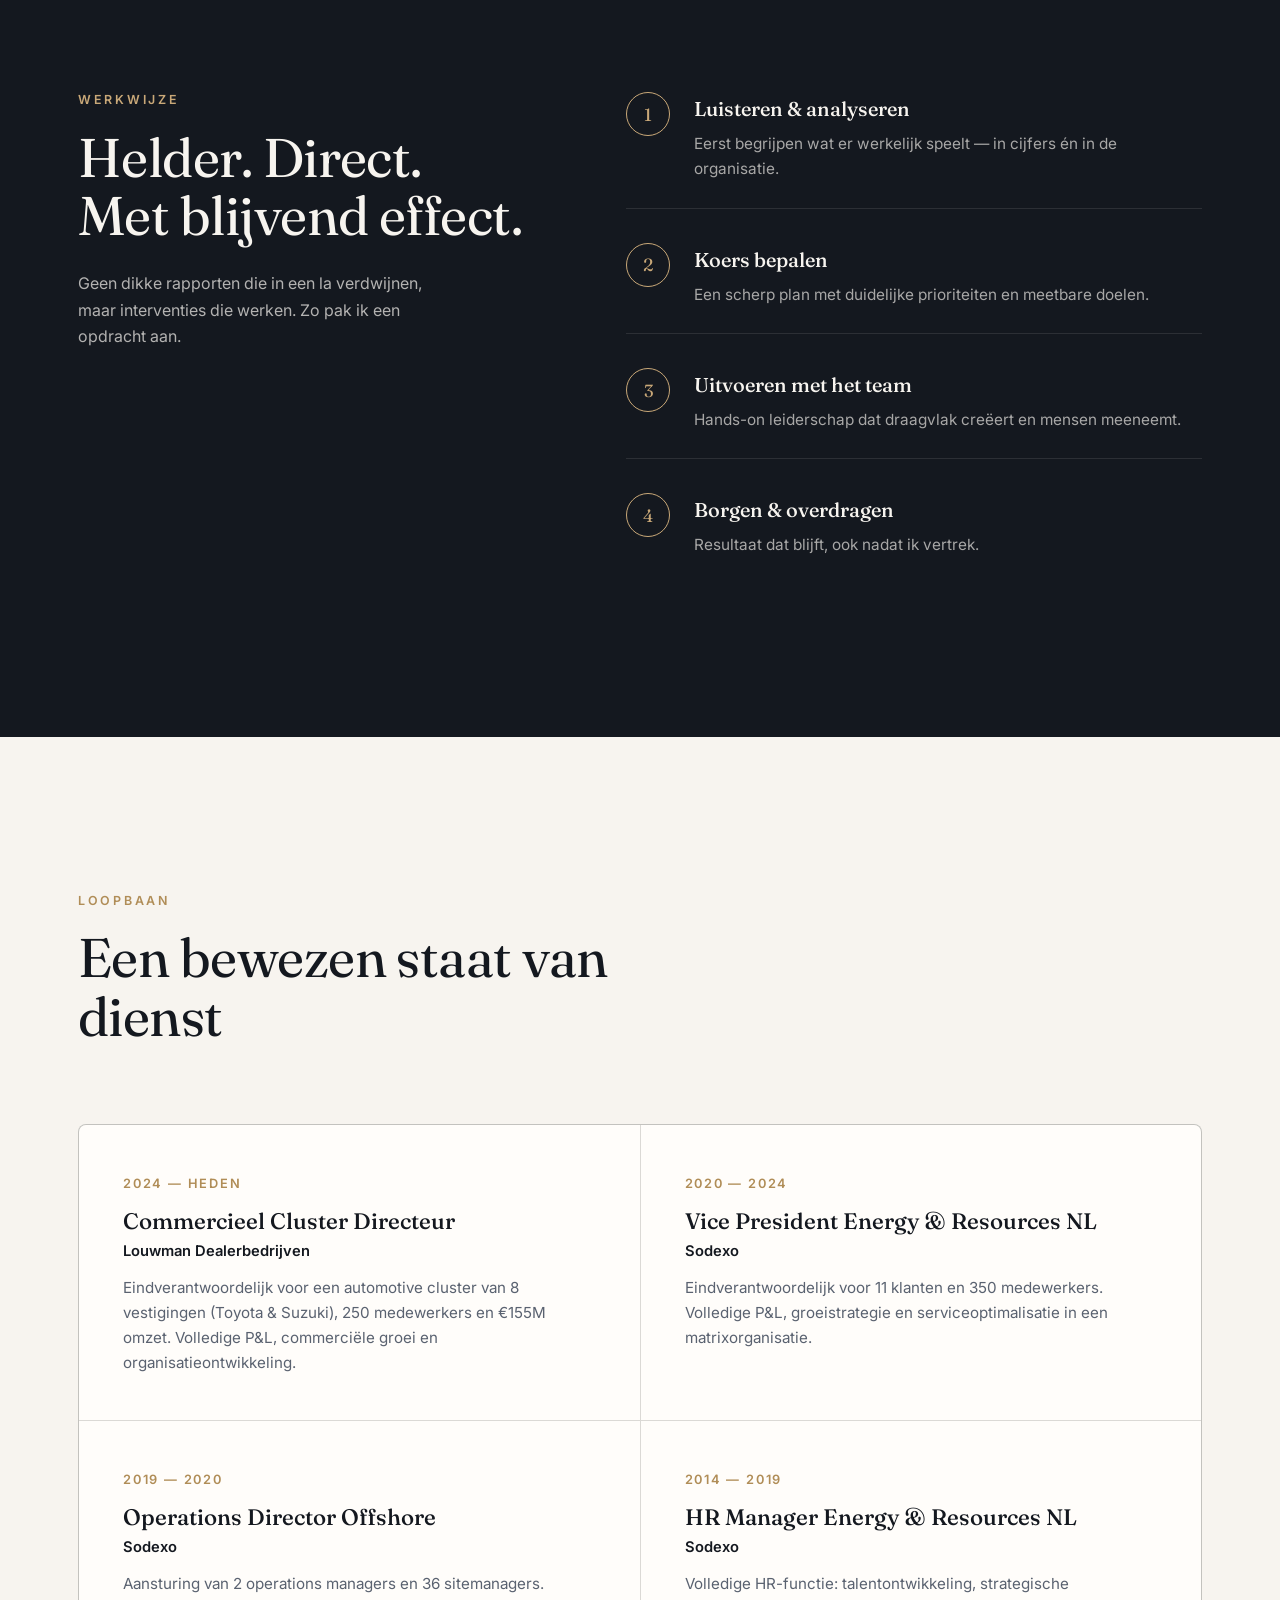
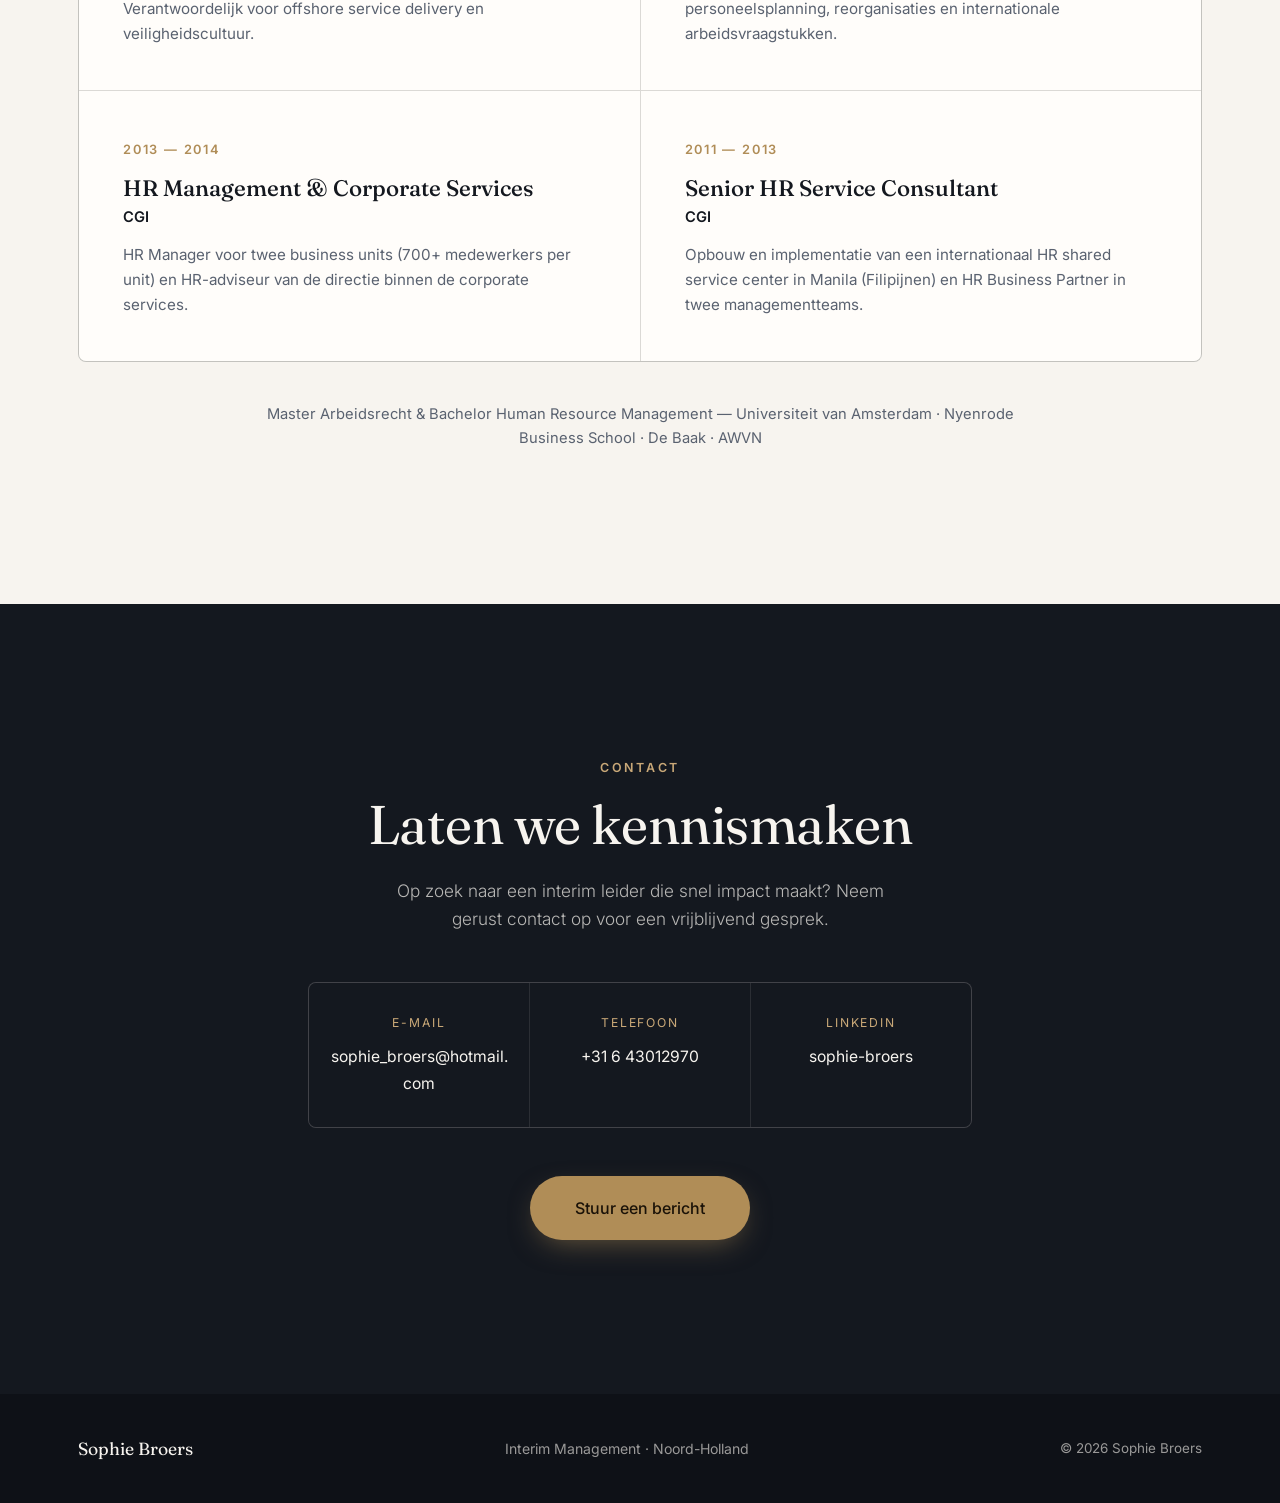
==== commit 96f2abbb: "Zet website terug naar oorspronkelijke staat (vóór premium-upgrade) Co-Authored-By: Claude Opus 4.8 " ====
--- a/index.html
+++ b/index.html
@@ -3,69 +3,21 @@
 <head>
   <meta charset="UTF-8" />
   <meta name="viewport" content="width=device-width, initial-scale=1.0" />
-  <title>Sophie Broers — Interim Manager & Business Leader | HR · Operations · P&amp;L</title>
-  <meta name="description" content="Sophie Broers — interim manager en business leader in HR, operations en P&L. Resultaatgericht, mensgericht leiderschap voor organisaties in transitie, groei en verandering. Noord-Holland." />
-  <meta name="author" content="Sophie Broers" />
-  <meta name="theme-color" content="#14181f" />
-
-  <!-- Open Graph / social sharing -->
-  <meta property="og:type" content="website" />
-  <meta property="og:title" content="Sophie Broers — Interim Manager & Business Leader" />
-  <meta property="og:description" content="Resultaatgericht, mensgericht leiderschap voor organisaties in transitie, groei en verandering." />
-  <meta property="og:locale" content="nl_NL" />
-  <meta property="og:image" content="assets/sophie.jpg" />
-  <meta name="twitter:card" content="summary_large_image" />
-
-  <!-- Favicon: SB monogram in gold -->
-  <link rel="icon" href="data:image/svg+xml,%3Csvg xmlns='http://www.w3.org/2000/svg' viewBox='0 0 64 64'%3E%3Crect width='64' height='64' rx='14' fill='%2314181f'/%3E%3Ctext x='50%25' y='54%25' font-family='Georgia,serif' font-size='30' fill='%23c9a878' text-anchor='middle' dominant-baseline='middle'%3ESB%3C/text%3E%3C/svg%3E" />
+  <title>Sophie Broers — Interim Management & Business Leadership</title>
+  <meta name="description" content="Sophie Broers — Interim manager in HR, operations en business leadership. Resultaatgericht leiderschap voor organisaties in transitie. Noord-Holland." />
 
   <link rel="preconnect" href="https://fonts.googleapis.com" />
   <link rel="preconnect" href="https://fonts.gstatic.com" crossorigin />
-  <link href="https://fonts.googleapis.com/css2?family=Fraunces:ital,opsz,wght@0,9..144,300;0,9..144,400;0,9..144,500;0,9..144,600;1,9..144,400;1,9..144,500&family=Inter:wght@300;400;500;600&display=swap" rel="stylesheet" />
+  <link href="https://fonts.googleapis.com/css2?family=Fraunces:ital,opsz,wght@0,9..144,300;0,9..144,400;0,9..144,500;0,9..144,600;1,9..144,400&family=Inter:wght@300;400;500;600&display=swap" rel="stylesheet" />
 
   <link rel="stylesheet" href="css/styles.css" />
-
-  <!-- Structured data for search engines -->
-  <script type="application/ld+json">
-  {
-    "@context": "https://schema.org",
-    "@type": "Person",
-    "name": "Sophie Broers",
-    "jobTitle": "Interim Manager & Business Leader",
-    "description": "Interim manager en business leader in HR, operations en P&L.",
-    "email": "mailto:sophie_broers@hotmail.com",
-    "telephone": "+31643012970",
-    "url": "https://dijkvanmike-glitch.github.io/Sophieinterimmanger",
-    "sameAs": ["https://www.linkedin.com/in/sophie-broers-6456838/"],
-    "address": { "@type": "PostalAddress", "addressLocality": "Hoorn", "addressRegion": "Noord-Holland", "addressCountry": "NL" },
-    "knowsAbout": ["Interim Management", "HR", "Operations", "P&L", "Organisatieverandering", "Crisis Management", "Leiderschap"]
-  }
-  </script>
 </head>
 <body>
-
-  <!-- Preloader -->
-  <div class="preloader" id="preloader" aria-hidden="true">
-    <div class="preloader__mark">
-      <span>SB</span>
-      <svg viewBox="0 0 100 100"><circle cx="50" cy="50" r="47" /></svg>
-    </div>
-  </div>
-
-  <!-- Scroll progress -->
-  <div class="scroll-progress" id="scrollProgress" aria-hidden="true"></div>
-
-  <!-- Custom cursor -->
-  <div class="cursor" id="cursor" aria-hidden="true"></div>
-  <div class="cursor-dot" id="cursorDot" aria-hidden="true"></div>
-
-  <!-- Grain overlay -->
-  <div class="grain" aria-hidden="true"></div>
 
   <!-- Navigation -->
   <header class="nav" id="nav">
     <div class="nav__inner container">
-      <a href="#hero" class="nav__brand" data-cursor="hover">
+      <a href="#hero" class="nav__brand">
         <span class="nav__monogram">SB</span>
         <span class="nav__name">Sophie&nbsp;Broers</span>
       </a>
@@ -74,10 +26,9 @@
         <a href="#expertise">Expertise</a>
         <a href="#approach">Werkwijze</a>
         <a href="#track">Ervaring</a>
-        <a href="#faq">FAQ</a>
-        <a href="#contact" class="nav__cta" data-cursor="hover">Contact</a>
+        <a href="#contact" class="nav__cta">Contact</a>
       </nav>
-      <button class="nav__toggle" id="navToggle" aria-label="Menu openen" aria-expanded="false">
+      <button class="nav__toggle" id="navToggle" aria-label="Menu openen">
         <span></span><span></span><span></span>
       </button>
     </div>
@@ -87,66 +38,23 @@
   <section class="hero" id="hero">
     <div class="hero__bg" aria-hidden="true"></div>
     <div class="container hero__inner">
-      <div class="hero__text">
-        <p class="hero__eyebrow reveal">
-          <span class="hero__pulse"></span>Beschikbaar voor interim-opdrachten
-        </p>
-        <h1 class="hero__title reveal">
-          Leiderschap dat<br /><em>resultaat</em> brengt.
-        </h1>
-        <p class="hero__lede reveal">
-          Met ruim vijftien jaar ervaring als P&amp;L-verantwoordelijk business leader
-          help ik organisaties door transitie, groei en verandering — pragmatisch,
-          mensgericht en met oog voor het rendement.
-        </p>
-        <div class="hero__actions reveal">
-          <a href="#contact" class="btn btn--primary" data-cursor="hover" data-magnetic>Plan een kennismaking</a>
-          <a href="#about" class="btn btn--ghost" data-cursor="hover" data-magnetic>Maak kennis met Sophie</a>
-        </div>
-      </div>
-      <aside class="hero__card reveal" aria-hidden="true">
-        <div class="hero__card-rating">
-          <div class="hero__stars">★★★★★</div>
-          <span>Bewezen staat van dienst</span>
-        </div>
-        <p class="hero__card-quote">
-          "Sophie combineert financiële scherpte met oprechte aandacht voor mensen —
-          verandering die écht beklijft."
-        </p>
-        <div class="hero__card-meta">
-          <span class="hero__card-avatar">DR</span>
-          <span>Directieteam · automotive</span>
-        </div>
-      </aside>
+      <p class="hero__eyebrow reveal">Interim Management · HR · Operations</p>
+      <h1 class="hero__title reveal">
+        Leiderschap dat<br /><em>resultaat</em> brengt.
+      </h1>
+      <p class="hero__lede reveal">
+        Met ruim vijftien jaar ervaring als P&amp;L-verantwoordelijk business leader
+        help ik organisaties door transitie, groei en verandering — pragmatisch,
+        mensgericht en met oog voor het rendement.
+      </p>
+      <div class="hero__actions reveal">
+        <a href="#contact" class="btn btn--primary">Plan een kennismaking</a>
+        <a href="#about" class="btn btn--ghost">Maak kennis met Sophie</a>
+      </div>
     </div>
     <a href="#about" class="hero__scroll" aria-label="Scroll naar beneden">
       <span></span>
     </a>
-  </section>
-
-  <!-- Trust / logo marquee -->
-  <section class="trust" aria-label="Ervaring bij organisaties">
-    <div class="container">
-      <p class="trust__label reveal">Leidinggevende rollen bij o.a.</p>
-    </div>
-    <div class="marquee" aria-hidden="true">
-      <div class="marquee__track">
-        <span>Louwman</span><span class="marquee__dot">·</span>
-        <span>Sodexo</span><span class="marquee__dot">·</span>
-        <span>CGI</span><span class="marquee__dot">·</span>
-        <span>Toyota</span><span class="marquee__dot">·</span>
-        <span>Suzuki</span><span class="marquee__dot">·</span>
-        <span>Nyenrode</span><span class="marquee__dot">·</span>
-        <span>Universiteit van Amsterdam</span><span class="marquee__dot">·</span>
-        <span>Louwman</span><span class="marquee__dot">·</span>
-        <span>Sodexo</span><span class="marquee__dot">·</span>
-        <span>CGI</span><span class="marquee__dot">·</span>
-        <span>Toyota</span><span class="marquee__dot">·</span>
-        <span>Suzuki</span><span class="marquee__dot">·</span>
-        <span>Nyenrode</span><span class="marquee__dot">·</span>
-        <span>Universiteit van Amsterdam</span><span class="marquee__dot">·</span>
-      </div>
-    </div>
   </section>
 
   <!-- Stats -->
@@ -176,7 +84,8 @@
     <div class="container about__grid">
       <div class="about__media reveal">
         <div class="about__photo">
-          <img src="assets/sophie.jpg" alt="Portret van Sophie Broers" loading="lazy" onerror="this.parentNode.classList.add('about__photo--placeholder'); this.style.display='none';" />
+          <!-- Vervang src door de foto van Sophie: assets/sophie.jpg -->
+          <img src="assets/sophie.jpg" alt="Sophie Broers" onerror="this.parentNode.classList.add('about__photo--placeholder'); this.style.display='none';" />
           <span class="about__photo-fallback">Foto van Sophie<br /><small>plaats als assets/sophie.jpg</small></span>
         </div>
         <div class="about__badge">
@@ -207,7 +116,6 @@
           <li>Empathisch leiderschap</li>
           <li>Strategisch denker</li>
         </ul>
-        <a href="#contact" class="about__link" data-cursor="hover">Plan een kennismaking <span>→</span></a>
       </div>
     </div>
   </section>
@@ -220,33 +128,27 @@
         <h2 class="section__title">Waar ik het verschil maak</h2>
       </div>
       <div class="expertise__grid">
-        <article class="card reveal" data-cursor="hover">
-          <span class="card__num">01</span>
+        <article class="card reveal">
           <h3>Interim &amp; Crisis Management</h3>
           <p>Tijdelijk eindverantwoordelijk leiderschap bij groei, reorganisatie of het overbruggen van een vacature op directieniveau.</p>
         </article>
-        <article class="card reveal" data-cursor="hover">
-          <span class="card__num">02</span>
+        <article class="card reveal">
           <h3>Operations &amp; P&amp;L</h3>
           <p>Sturen op operationele excellentie en financieel resultaat. Van service delivery tot procurement, QHSE en logistiek.</p>
         </article>
-        <article class="card reveal" data-cursor="hover">
-          <span class="card__num">03</span>
+        <article class="card reveal">
           <h3>HR &amp; Organisatieverandering</h3>
           <p>Strategische personeelsplanning, talentontwikkeling, reorganisaties en CAO-onderhandelingen — met juridische diepgang.</p>
         </article>
-        <article class="card reveal" data-cursor="hover">
-          <span class="card__num">04</span>
+        <article class="card reveal">
           <h3>Groei &amp; Strategie</h3>
           <p>Het bouwen en uitvoeren van groeistrategieën, nieuwe commerciële proposities en strategische initiatieven.</p>
         </article>
-        <article class="card reveal" data-cursor="hover">
-          <span class="card__num">05</span>
+        <article class="card reveal">
           <h3>Employee Engagement</h3>
           <p>Een cultuur creëren waarin mensen presteren én blijven. Betrokkenheid als motor onder duurzaam resultaat.</p>
         </article>
-        <article class="card reveal" data-cursor="hover">
-          <span class="card__num">06</span>
+        <article class="card reveal">
           <h3>Leiderschap in transitie</h3>
           <p>Teams begeleiden door verandering, met heldere koers, draagvlak en aandacht voor de menselijke kant.</p>
         </article>
@@ -295,33 +197,6 @@
     </div>
   </section>
 
-  <!-- Testimonials -->
-  <section class="testimonials section" id="testimonials">
-    <div class="container">
-      <div class="section__head section__head--center reveal">
-        <p class="section__eyebrow">Wat opdrachtgevers zeggen</p>
-        <h2 class="section__title">Vertrouwen dat je terugverdient</h2>
-      </div>
-      <div class="testimonials__grid">
-        <figure class="quote reveal">
-          <div class="quote__stars">★★★★★</div>
-          <blockquote>Sophie stapte in tijdens een lastige transitie en bracht binnen weken rust, richting en resultaat. Ze stuurt scherp op cijfers zonder de mensen uit het oog te verliezen.</blockquote>
-          <figcaption><span class="quote__name">Lid directieteam</span><span class="quote__role">Automotive · cluster van 8 vestigingen</span></figcaption>
-        </figure>
-        <figure class="quote reveal">
-          <div class="quote__stars">★★★★★</div>
-          <blockquote>Een zeldzame combinatie van strategische diepgang en hands-on uitvoering. Waar Sophie leidt, ontstaat draagvlak — en dat blijft ook na haar vertrek.</blockquote>
-          <figcaption><span class="quote__name">HR-directeur</span><span class="quote__role">Energy &amp; Resources</span></figcaption>
-        </figure>
-        <figure class="quote reveal">
-          <div class="quote__stars">★★★★★</div>
-          <blockquote>Volledige P&amp;L-verantwoordelijkheid, een complexe matrixorganisatie én groei realiseren — Sophie deed het alle drie tegelijk, met natuurlijk overwicht.</blockquote>
-          <figcaption><span class="quote__name">Operationeel manager</span><span class="quote__role">Service delivery</span></figcaption>
-        </figure>
-      </div>
-    </div>
-  </section>
-
   <!-- Track record -->
   <section class="track section" id="track">
     <div class="container">
@@ -374,95 +249,41 @@
     </div>
   </section>
 
-  <!-- FAQ -->
-  <section class="faq section" id="faq">
-    <div class="container faq__grid">
-      <div class="faq__intro reveal">
-        <p class="section__eyebrow">Veelgestelde vragen</p>
-        <h2 class="section__title">Goed om te weten</h2>
-        <p>Nog een vraag die er niet tussen staat? <a href="#contact" data-cursor="hover">Neem gerust contact op.</a></p>
-      </div>
-      <div class="faq__list reveal">
-        <details class="faq__item">
-          <summary>Voor welke opdrachten ben je inzetbaar?</summary>
-          <div class="faq__answer"><p>Interim- en crisis­management op directie- en managementniveau: overbrugging van een vacature, aansturing van een transitie of reorganisatie, en het realiseren van groei. Van P&amp;L-verantwoordelijk operations tot een volledige HR-functie.</p></div>
-        </details>
-        <details class="faq__item">
-          <summary>In welke regio en sectoren werk je?</summary>
-          <div class="faq__answer"><p>Standplaats Hoorn, actief in heel Noord-Holland en de Randstad. Ervaring in automotive, energy &amp; resources, facility/service delivery en corporate services — de aanpak is sectoroverstijgend.</p></div>
-        </details>
-        <details class="faq__item">
-          <summary>Hoe snel kun je starten?</summary>
-          <div class="faq__answer"><p>Afhankelijk van lopende verplichtingen meestal op korte termijn. Neem contact op voor de actuele beschikbaarheid, dan bespreken we de mogelijkheden.</p></div>
-        </details>
-        <details class="faq__item">
-          <summary>Wat maakt jouw aanpak anders?</summary>
-          <div class="faq__answer"><p>De combinatie van financieel-strategische scherpte en oprechte aandacht voor mensen. Ik stuur op meetbaar resultaat én op draagvlak, zodat verandering beklijft nadat ik vertrek.</p></div>
-        </details>
-        <details class="faq__item">
-          <summary>Hoe verloopt een kennismaking?</summary>
-          <div class="faq__answer"><p>Vrijblijvend en persoonlijk. In een eerste gesprek verkennen we de uitdaging, de organisatie en de gewenste uitkomst. Daarna volgt een helder voorstel voor aanpak en inzet.</p></div>
-        </details>
-      </div>
-    </div>
-  </section>
-
   <!-- Contact -->
   <section class="contact section" id="contact">
     <div class="container contact__inner reveal">
       <p class="section__eyebrow">Contact</p>
       <h2 class="section__title">Laten we kennismaken</h2>
       <p class="contact__lede">
-        Op zoek naar een interim leider die snel impact maakt? Laat een bericht
-        achter of neem direct contact op voor een vrijblijvend gesprek.
+        Op zoek naar een interim leider die snel impact maakt? Neem gerust
+        contact op voor een vrijblijvend gesprek.
       </p>
-
-      <form class="contact__form" id="contactForm" novalidate>
-        <div class="field">
-          <input type="text" id="cf-name" name="name" required autocomplete="name" placeholder=" " />
-          <label for="cf-name">Naam</label>
-        </div>
-        <div class="field">
-          <input type="email" id="cf-email" name="email" required autocomplete="email" placeholder=" " />
-          <label for="cf-email">E-mailadres</label>
-        </div>
-        <div class="field field--full">
-          <textarea id="cf-message" name="message" rows="4" required placeholder=" "></textarea>
-          <label for="cf-message">Waar kan ik mee helpen?</label>
-        </div>
-        <button type="submit" class="btn btn--primary btn--large" data-cursor="hover" data-magnetic>Verstuur bericht</button>
-        <p class="contact__form-note" id="formNote" role="status" aria-live="polite"></p>
-      </form>
-
       <div class="contact__methods">
-        <a href="mailto:sophie_broers@hotmail.com" class="contact__item" data-cursor="hover">
+        <a href="mailto:sophie_broers@hotmail.com" class="contact__item">
           <span class="contact__label">E-mail</span>
           <span class="contact__value">sophie_broers@hotmail.com</span>
         </a>
-        <a href="tel:+31643012970" class="contact__item" data-cursor="hover">
+        <a href="tel:+31643012970" class="contact__item">
           <span class="contact__label">Telefoon</span>
           <span class="contact__value">+31 6 43012970</span>
         </a>
-        <a href="https://www.linkedin.com/in/sophie-broers-6456838/" target="_blank" rel="noopener" class="contact__item" data-cursor="hover">
+        <a href="https://www.linkedin.com/in/sophie-broers-6456838/" target="_blank" rel="noopener" class="contact__item">
           <span class="contact__label">LinkedIn</span>
           <span class="contact__value">sophie-broers</span>
         </a>
       </div>
+      <a href="mailto:sophie_broers@hotmail.com" class="btn btn--primary btn--large">Stuur een bericht</a>
     </div>
   </section>
 
   <!-- Footer -->
   <footer class="footer">
     <div class="container footer__inner">
-      <a href="#hero" class="footer__brand" data-cursor="hover">
-        <span class="footer__monogram">SB</span> Sophie Broers
-      </a>
+      <span class="footer__brand">Sophie Broers</span>
       <span class="footer__tag">Interim Management · Noord-Holland</span>
-      <span class="footer__copy">© <span id="year"></span> Sophie Broers · Alle rechten voorbehouden</span>
+      <span class="footer__copy">© <span id="year"></span> Sophie Broers</span>
     </div>
   </footer>
-
-  <a href="#hero" class="to-top" id="toTop" aria-label="Terug naar boven" data-cursor="hover">↑</a>
 
   <script src="js/script.js"></script>
 </body>
--- a/css/styles.css
+++ b/css/styles.css
@@ -1,29 +1,23 @@
 /* ============================================================
    Sophie Broers — Interim Management
-   Premium design system  ·  v2
+   Premium design system
    ============================================================ */
 
 :root {
   --ink:        #14181f;   /* near-black navy */
   --ink-soft:   #232a35;
-  --ink-deep:   #0e1117;
   --paper:      #f7f4ef;   /* warm off-white */
   --paper-pure: #fffdfa;
   --gold:       #b08d57;   /* champagne gold */
   --gold-soft:  #c9a878;
-  --gold-bright:#d9bd8e;
   --line:       rgba(20, 24, 31, 0.12);
-  --line-light: rgba(247, 244, 239, 0.12);
   --muted:      #5a6270;
 
   --serif: 'Fraunces', Georgia, serif;
   --sans:  'Inter', -apple-system, BlinkMacSystemFont, sans-serif;
 
   --ease: cubic-bezier(0.22, 1, 0.36, 1);
-  --ease-out: cubic-bezier(0.16, 1, 0.3, 1);
   --maxw: 1180px;
-
-  --shadow-lg: 0 40px 80px -40px rgba(20,24,31,0.5);
 }
 
 *,
@@ -45,8 +39,6 @@
 img { max-width: 100%; display: block; }
 a { color: inherit; text-decoration: none; }
 
-::selection { background: var(--gold); color: #1a1208; }
-
 .container {
   width: 100%;
   max-width: var(--maxw);
@@ -54,7 +46,7 @@
   padding: 0 28px;
 }
 
-.section { padding: clamp(80px, 12vw, 160px) 0; position: relative; }
+.section { padding: clamp(80px, 12vw, 160px) 0; }
 
 /* ---- Shared section heads ---- */
 .section__eyebrow {
@@ -64,15 +56,6 @@
   color: var(--gold);
   font-weight: 600;
   margin-bottom: 18px;
-  display: inline-flex;
-  align-items: center;
-  gap: 12px;
-}
-.section__eyebrow::before {
-  content: '';
-  width: 26px; height: 1px;
-  background: var(--gold);
-  display: inline-block;
 }
 
 .section__title {
@@ -84,66 +67,6 @@
 }
 
 .section__head { max-width: 640px; margin-bottom: clamp(48px, 6vw, 80px); }
-.section__head--center { margin-left: auto; margin-right: auto; text-align: center; }
-.section__head--center .section__eyebrow::before { display: none; }
-
-/* ============================================================
-   Preloader
-   ============================================================ */
-.preloader {
-  position: fixed; inset: 0; z-index: 9999;
-  background: var(--ink);
-  display: grid; place-items: center;
-  transition: opacity 0.7s var(--ease), visibility 0.7s var(--ease);
-}
-.preloader--done { opacity: 0; visibility: hidden; }
-.preloader__mark { position: relative; width: 90px; height: 90px; display: grid; place-items: center; }
-.preloader__mark span {
-  font-family: var(--serif); font-size: 1.7rem; color: var(--gold-soft);
-  letter-spacing: 0.04em; opacity: 0; animation: fadeIn 0.8s var(--ease) 0.2s forwards;
-}
-.preloader__mark svg { position: absolute; inset: 0; width: 100%; height: 100%; transform: rotate(-90deg); }
-.preloader__mark circle {
-  fill: none; stroke: var(--gold); stroke-width: 2;
-  stroke-dasharray: 295; stroke-dashoffset: 295;
-  animation: draw 1.4s var(--ease) forwards;
-}
-@keyframes draw { to { stroke-dashoffset: 0; } }
-@keyframes fadeIn { to { opacity: 1; } }
-
-/* ============================================================
-   Scroll progress + custom cursor + grain
-   ============================================================ */
-.scroll-progress {
-  position: fixed; top: 0; left: 0; height: 3px; width: 0%;
-  background: linear-gradient(90deg, var(--gold), var(--gold-bright));
-  z-index: 200; transition: width 0.1s linear;
-}
-
-.cursor, .cursor-dot { display: none; }
-@media (hover: hover) and (pointer: fine) {
-  .cursor {
-    display: block; position: fixed; top: 0; left: 0; z-index: 9998;
-    width: 38px; height: 38px; border: 1px solid var(--gold);
-    border-radius: 50%; pointer-events: none;
-    transform: translate(-50%, -50%);
-    transition: width 0.3s var(--ease), height 0.3s var(--ease), background 0.3s var(--ease), border-color 0.3s var(--ease);
-    mix-blend-mode: difference;
-  }
-  .cursor-dot {
-    display: block; position: fixed; top: 0; left: 0; z-index: 9999;
-    width: 5px; height: 5px; background: var(--gold-bright); border-radius: 50%;
-    pointer-events: none; transform: translate(-50%, -50%);
-  }
-  .cursor--hover { width: 62px; height: 62px; background: rgba(176,141,87,0.12); border-color: var(--gold-soft); }
-  body { cursor: none; }
-  a, button, [data-cursor] { cursor: none; }
-}
-
-.grain {
-  position: fixed; inset: 0; z-index: 300; pointer-events: none; opacity: 0.035;
-  background-image: url("data:image/svg+xml,%3Csvg xmlns='http://www.w3.org/2000/svg' width='120' height='120'%3E%3Cfilter id='n'%3E%3CfeTurbulence type='fractalNoise' baseFrequency='0.9' numOctaves='3'/%3E%3C/filter%3E%3Crect width='100%25' height='100%25' filter='url(%23n)'/%3E%3C/svg%3E");
-}
 
 /* ============================================================
    Navigation
@@ -175,16 +98,14 @@
   color: var(--gold);
   border-radius: 50%;
   letter-spacing: 0.02em;
-  transition: background 0.3s var(--ease), color 0.3s var(--ease);
-}
-.nav__brand:hover .nav__monogram { background: var(--gold); color: var(--paper); }
+}
 .nav__name {
   font-family: var(--serif);
   font-size: 1.15rem;
   letter-spacing: 0.01em;
 }
 
-.nav__links { display: flex; align-items: center; gap: 34px; }
+.nav__links { display: flex; align-items: center; gap: 36px; }
 .nav__links a {
   font-size: 0.92rem;
   font-weight: 500;
@@ -247,7 +168,6 @@
     url('https://d8j0ntlcm91z4.cloudfront.net/user_3F2q2CvHTV5b7m7TgMzyzghqiWp/hf_20260619_043451_a9154b15-91ac-40e5-aec0-e50a298c471d.png');
   background-size: cover;
   background-position: center;
-  will-change: transform;
 }
 .hero__bg::after {
   content: '';
@@ -258,36 +178,20 @@
   background-size: 64px 64px;
   mask-image: radial-gradient(circle at 70% 40%, black, transparent 75%);
 }
-.hero__inner {
-  position: relative; z-index: 2;
-  padding-top: 90px;
-  display: grid; grid-template-columns: 1.35fr 0.85fr;
-  gap: clamp(30px, 5vw, 70px); align-items: center; width: 100%;
-}
-.hero__text { max-width: 720px; }
+.hero__inner { position: relative; z-index: 2; max-width: 860px; padding-top: 80px; }
 
 .hero__eyebrow {
   font-size: 0.82rem;
-  letter-spacing: 0.22em;
+  letter-spacing: 0.28em;
   text-transform: uppercase;
   color: var(--gold-soft);
   font-weight: 600;
   margin-bottom: 28px;
-  display: inline-flex; align-items: center; gap: 12px;
-}
-.hero__pulse {
-  width: 8px; height: 8px; border-radius: 50%; background: #5fd08a;
-  box-shadow: 0 0 0 0 rgba(95,208,138,0.6); animation: pulse 2s infinite;
-}
-@keyframes pulse {
-  0% { box-shadow: 0 0 0 0 rgba(95,208,138,0.55); }
-  70% { box-shadow: 0 0 0 10px rgba(95,208,138,0); }
-  100% { box-shadow: 0 0 0 0 rgba(95,208,138,0); }
 }
 .hero__title {
   font-family: var(--serif);
   font-weight: 300;
-  font-size: clamp(2.8rem, 7vw, 5.6rem);
+  font-size: clamp(2.8rem, 8vw, 6rem);
   line-height: 1.02;
   letter-spacing: -0.02em;
   margin-bottom: 30px;
@@ -295,43 +199,17 @@
 .hero__title em { font-style: italic; color: var(--gold-soft); font-weight: 400; }
 
 .hero__lede {
-  font-size: clamp(1.05rem, 1.6vw, 1.28rem);
+  font-size: clamp(1.05rem, 1.6vw, 1.3rem);
   color: rgba(247, 244, 239, 0.78);
-  max-width: 560px;
+  max-width: 620px;
   font-weight: 300;
   margin-bottom: 44px;
 }
 
 .hero__actions { display: flex; gap: 18px; flex-wrap: wrap; }
 
-/* Hero floating card */
-.hero__card {
-  background: rgba(247, 244, 239, 0.06);
-  border: 1px solid rgba(247,244,239,0.14);
-  backdrop-filter: blur(12px);
-  -webkit-backdrop-filter: blur(12px);
-  border-radius: 16px;
-  padding: 30px;
-  box-shadow: 0 30px 70px -30px rgba(0,0,0,0.6);
-  animation: floatCard 6s ease-in-out infinite;
-}
-@keyframes floatCard { 0%,100% { transform: translateY(0); } 50% { transform: translateY(-12px); } }
-.hero__card-rating { display: flex; flex-direction: column; gap: 4px; margin-bottom: 18px; }
-.hero__stars { color: var(--gold-bright); letter-spacing: 3px; font-size: 1rem; }
-.hero__card-rating span { font-size: 0.8rem; color: rgba(247,244,239,0.6); letter-spacing: 0.04em; }
-.hero__card-quote {
-  font-family: var(--serif); font-style: italic; font-size: 1.08rem;
-  line-height: 1.5; color: var(--paper); margin-bottom: 22px;
-}
-.hero__card-meta { display: flex; align-items: center; gap: 12px; font-size: 0.82rem; color: rgba(247,244,239,0.65); }
-.hero__card-avatar {
-  width: 38px; height: 38px; border-radius: 50%; flex: none;
-  background: linear-gradient(135deg, var(--gold), var(--gold-soft));
-  color: #1a1208; display: grid; place-items: center; font-weight: 600; font-size: 0.82rem;
-}
-
 .hero__scroll {
-  position: absolute; left: 50%; bottom: 30px; transform: translateX(-50%);
+  position: absolute; left: 50%; bottom: 36px; transform: translateX(-50%);
   width: 26px; height: 44px; border: 1px solid rgba(247,244,239,0.4);
   border-radius: 100px; z-index: 2;
 }
@@ -353,7 +231,7 @@
   font-family: var(--sans); font-weight: 500; font-size: 0.95rem;
   padding: 15px 32px; border-radius: 100px;
   cursor: pointer; transition: transform 0.3s var(--ease), background 0.3s var(--ease), color 0.3s var(--ease), box-shadow 0.3s var(--ease);
-  border: 1px solid transparent; position: relative; overflow: hidden;
+  border: 1px solid transparent;
 }
 .btn--primary { background: var(--gold); color: #1a1208; box-shadow: 0 10px 30px -10px rgba(176,141,87,0.6); }
 .btn--primary:hover { transform: translateY(-3px); background: var(--gold-soft); box-shadow: 0 16px 40px -12px rgba(176,141,87,0.7); }
@@ -362,23 +240,6 @@
 .btn--large { padding: 18px 44px; font-size: 1rem; }
 
 /* ============================================================
-   Trust marquee
-   ============================================================ */
-.trust { background: var(--ink); color: var(--paper); padding: 46px 0; overflow: hidden; border-top: 1px solid var(--line-light); }
-.trust__label {
-  text-align: center; font-size: 0.76rem; letter-spacing: 0.18em; text-transform: uppercase;
-  color: rgba(247,244,239,0.5); margin-bottom: 26px;
-}
-.marquee { position: relative; width: 100%; overflow: hidden; -webkit-mask-image: linear-gradient(90deg, transparent, #000 12%, #000 88%, transparent); mask-image: linear-gradient(90deg, transparent, #000 12%, #000 88%, transparent); }
-.marquee__track { display: inline-flex; align-items: center; gap: 30px; white-space: nowrap; animation: marquee 32s linear infinite; }
-.marquee__track span {
-  font-family: var(--serif); font-size: clamp(1.3rem, 2.4vw, 1.9rem);
-  color: rgba(247,244,239,0.42); font-weight: 400; letter-spacing: 0.01em;
-}
-.marquee__dot { color: var(--gold) !important; }
-@keyframes marquee { from { transform: translateX(0); } to { transform: translateX(-50%); } }
-
-/* ============================================================
    Stats
    ============================================================ */
 .stats { background: var(--ink); color: var(--paper); border-top: 1px solid rgba(247,244,239,0.08); }
@@ -410,15 +271,9 @@
 .about__photo {
   position: relative; aspect-ratio: 4 / 5; border-radius: 6px; overflow: hidden;
   background: linear-gradient(160deg, #e9e2d7, #d8cdbd);
-  box-shadow: var(--shadow-lg);
-}
-.about__photo::after {
-  content: ''; position: absolute; inset: 0; pointer-events: none;
-  box-shadow: inset 0 0 0 1px rgba(255,255,255,0.15);
-  background: linear-gradient(180deg, transparent 60%, rgba(20,24,31,0.25));
-}
-.about__photo img { width: 100%; height: 100%; object-fit: cover; transition: transform 1.2s var(--ease); }
-.about__media:hover .about__photo img { transform: scale(1.04); }
+  box-shadow: 0 40px 80px -40px rgba(20,24,31,0.5);
+}
+.about__photo img { width: 100%; height: 100%; object-fit: cover; }
 .about__photo-fallback {
   position: absolute; inset: 0; display: none; place-content: center; text-align: center;
   color: var(--muted); font-size: 0.95rem; align-content: center;
@@ -426,7 +281,7 @@
 .about__photo--placeholder .about__photo-fallback { display: grid; }
 .about__photo-fallback small { color: var(--gold); font-size: 0.78rem; }
 .about__badge {
-  position: absolute; bottom: -22px; right: -16px; z-index: 2;
+  position: absolute; bottom: -22px; right: -16px;
   background: var(--ink); color: var(--paper); padding: 18px 26px; border-radius: 4px;
   font-family: var(--serif); font-size: 1.05rem; box-shadow: 0 20px 40px -20px rgba(20,24,31,0.6);
   white-space: nowrap;
@@ -446,14 +301,6 @@
   content: ''; position: absolute; left: 0; top: 0.55em;
   width: 9px; height: 9px; border-radius: 50%; background: var(--gold);
 }
-.about__link {
-  display: inline-flex; align-items: center; gap: 10px; margin-top: 34px;
-  font-weight: 600; color: var(--ink); border-bottom: 1px solid var(--gold);
-  padding-bottom: 4px; transition: gap 0.3s var(--ease), color 0.3s var(--ease);
-}
-.about__link span { color: var(--gold); transition: transform 0.3s var(--ease); }
-.about__link:hover { color: var(--gold); }
-.about__link:hover span { transform: translateX(6px); }
 
 /* ============================================================
    Expertise
@@ -464,20 +311,11 @@
   background: var(--line); border: 1px solid var(--line); border-radius: 8px; overflow: hidden;
 }
 .card {
-  background: var(--paper-pure); padding: clamp(32px, 4vw, 46px);
+  background: var(--paper-pure); padding: clamp(32px, 4vw, 48px);
   transition: background 0.4s var(--ease), transform 0.4s var(--ease);
-  position: relative;
-}
-.card::before {
-  content: ''; position: absolute; left: 0; top: 0; height: 3px; width: 0;
-  background: var(--gold); transition: width 0.45s var(--ease);
 }
 .card:hover { background: var(--paper); }
-.card:hover::before { width: 100%; }
-.card__num {
-  display: block; font-family: var(--serif); font-size: 0.9rem; font-weight: 500;
-  color: var(--gold); letter-spacing: 0.1em; margin-bottom: 20px;
-}
+.card__num { display: none; }
 .card h3 { font-family: var(--serif); font-weight: 500; font-size: 1.35rem; margin-bottom: 14px; line-height: 1.2; }
 .card p { color: var(--muted); font-size: 0.96rem; }
 
@@ -486,62 +324,33 @@
    ============================================================ */
 .approach { background: var(--ink); color: var(--paper); }
 .approach .section__eyebrow { color: var(--gold-soft); }
-.approach__grid { display: grid; grid-template-columns: 0.9fr 1.1fr; gap: clamp(40px, 6vw, 90px); align-items: start; }
+.approach__grid { display: grid; grid-template-columns: 0.9fr 1.1fr; gap: clamp(40px, 6vw, 90px); }
 .approach__intro p { color: rgba(247,244,239,0.7); margin-top: 24px; max-width: 38ch; }
 .approach__intro .section__title { color: var(--paper); }
-@media (min-width: 961px) { .approach__intro { position: sticky; top: 120px; } }
 
 .approach__steps { display: grid; gap: 8px; }
 .step {
   display: flex; gap: 24px; align-items: flex-start; padding: 26px 0;
   border-bottom: 1px solid rgba(247,244,239,0.1);
-  transition: transform 0.4s var(--ease);
 }
 .step:last-child { border-bottom: 0; }
-.step:hover { transform: translateX(8px); }
 .step__num {
   flex: none; width: 44px; height: 44px; border-radius: 50%;
   border: 1px solid var(--gold-soft); color: var(--gold-soft);
   display: grid; place-items: center; font-family: var(--serif); font-size: 1.1rem;
-  transition: background 0.4s var(--ease), color 0.4s var(--ease);
-}
-.step:hover .step__num { background: var(--gold); color: var(--ink); border-color: var(--gold); }
+}
 .step h3 { font-family: var(--serif); font-weight: 500; font-size: 1.25rem; margin-bottom: 6px; }
 .step p { color: rgba(247,244,239,0.65); font-size: 0.96rem; }
 
 /* ============================================================
-   Testimonials
-   ============================================================ */
-.testimonials { background: var(--paper); }
-.testimonials__grid { display: grid; grid-template-columns: repeat(3, 1fr); gap: 24px; }
-.quote {
-  background: var(--paper-pure); border: 1px solid var(--line); border-radius: 12px;
-  padding: clamp(28px, 3.5vw, 40px); position: relative;
-  transition: transform 0.4s var(--ease), box-shadow 0.4s var(--ease);
-}
-.quote::before {
-  content: '\201C'; position: absolute; top: 8px; right: 24px;
-  font-family: var(--serif); font-size: 5rem; color: var(--gold); opacity: 0.16; line-height: 1;
-}
-.quote:hover { transform: translateY(-6px); box-shadow: var(--shadow-lg); }
-.quote__stars { color: var(--gold); letter-spacing: 3px; margin-bottom: 18px; font-size: 0.95rem; }
-.quote blockquote {
-  font-family: var(--serif); font-size: 1.08rem; line-height: 1.55; color: var(--ink);
-  margin-bottom: 24px;
-}
-.quote figcaption { display: flex; flex-direction: column; gap: 3px; border-top: 1px solid var(--line); padding-top: 18px; }
-.quote__name { font-weight: 600; font-size: 0.95rem; }
-.quote__role { font-size: 0.85rem; color: var(--muted); }
-
-/* ============================================================
    Track record / timeline
    ============================================================ */
-.track { background: var(--paper-pure); }
+.track { background: var(--paper); }
 .timeline {
   display: grid; grid-template-columns: 1fr 1fr; gap: 1px;
   background: var(--line); border: 1px solid var(--line); border-radius: 8px; overflow: hidden;
 }
-.tl { background: var(--paper-pure); padding: clamp(30px, 3.5vw, 44px); transition: background 0.4s var(--ease); position: relative; }
+.tl { background: var(--paper-pure); padding: clamp(30px, 3.5vw, 44px); transition: background 0.4s var(--ease); }
 .tl:hover { background: var(--paper); }
 .tl__period { font-size: 0.8rem; letter-spacing: 0.14em; text-transform: uppercase; color: var(--gold); font-weight: 600; }
 .tl h3 { font-family: var(--serif); font-weight: 500; font-size: 1.4rem; margin: 14px 0 4px; line-height: 1.15; }
@@ -553,74 +362,18 @@
 }
 
 /* ============================================================
-   FAQ
-   ============================================================ */
-.faq { background: var(--paper); }
-.faq__grid { display: grid; grid-template-columns: 0.8fr 1.2fr; gap: clamp(40px, 6vw, 80px); align-items: start; }
-.faq__intro p { color: var(--muted); margin-top: 22px; }
-.faq__intro a { color: var(--gold); border-bottom: 1px solid var(--gold); }
-@media (min-width: 961px) { .faq__intro { position: sticky; top: 120px; } }
-
-.faq__list { display: grid; gap: 0; border-top: 1px solid var(--line); }
-.faq__item { border-bottom: 1px solid var(--line); }
-.faq__item summary {
-  list-style: none; cursor: pointer; padding: 26px 40px 26px 0; position: relative;
-  font-family: var(--serif); font-size: 1.18rem; color: var(--ink);
-  transition: color 0.3s var(--ease);
-}
-.faq__item summary::-webkit-details-marker { display: none; }
-.faq__item summary::after {
-  content: '+'; position: absolute; right: 4px; top: 50%; transform: translateY(-50%);
-  font-size: 1.5rem; color: var(--gold); transition: transform 0.35s var(--ease); font-family: var(--sans);
-}
-.faq__item[open] summary::after { transform: translateY(-50%) rotate(45deg); }
-.faq__item summary:hover { color: var(--gold); }
-.faq__answer { overflow: hidden; }
-.faq__answer p { color: var(--muted); padding: 0 40px 28px 0; font-size: 0.98rem; max-width: 62ch; }
-.faq__item[open] .faq__answer { animation: faqOpen 0.45s var(--ease); }
-@keyframes faqOpen { from { opacity: 0; transform: translateY(-8px); } to { opacity: 1; transform: none; } }
-
-/* ============================================================
    Contact
    ============================================================ */
 .contact { background: var(--ink); color: var(--paper); text-align: center; }
 .contact .section__eyebrow { color: var(--gold-soft); }
-.contact .section__eyebrow::before { background: var(--gold-soft); }
 .contact__inner { max-width: 720px; margin: 0 auto; }
-.contact .section__eyebrow { justify-content: center; }
 .contact .section__title { color: var(--paper); }
-.contact__lede { color: rgba(247,244,239,0.72); margin: 22px auto 44px; max-width: 46ch; font-size: 1.08rem; font-weight: 300; }
-
-/* Contact form */
-.contact__form {
-  display: grid; grid-template-columns: 1fr 1fr; gap: 18px;
-  text-align: left; margin-bottom: 48px;
-}
-.field { position: relative; }
-.field--full { grid-column: 1 / -1; }
-.field input, .field textarea {
-  width: 100%; background: rgba(247,244,239,0.05); border: 1px solid rgba(247,244,239,0.16);
-  border-radius: 10px; padding: 22px 18px 12px; color: var(--paper);
-  font-family: var(--sans); font-size: 0.98rem; resize: vertical;
-  transition: border-color 0.3s var(--ease), background 0.3s var(--ease);
-}
-.field textarea { min-height: 120px; }
-.field input:focus, .field textarea:focus { outline: none; border-color: var(--gold-soft); background: rgba(247,244,239,0.08); }
-.field label {
-  position: absolute; left: 18px; top: 17px; color: rgba(247,244,239,0.5);
-  font-size: 0.95rem; pointer-events: none; transition: all 0.25s var(--ease);
-}
-.field input:focus + label, .field input:not(:placeholder-shown) + label,
-.field textarea:focus + label, .field textarea:not(:placeholder-shown) + label {
-  top: 7px; font-size: 0.68rem; letter-spacing: 0.08em; text-transform: uppercase; color: var(--gold-soft);
-}
-.contact__form .btn { grid-column: 1 / -1; justify-self: center; }
-.contact__form-note { grid-column: 1 / -1; text-align: center; font-size: 0.9rem; color: var(--gold-soft); min-height: 1.2em; }
+.contact__lede { color: rgba(247,244,239,0.72); margin: 22px auto 48px; max-width: 46ch; font-size: 1.08rem; font-weight: 300; }
 
 .contact__methods {
   display: grid; grid-template-columns: repeat(3, 1fr); gap: 1px;
   background: rgba(247,244,239,0.1); border: 1px solid rgba(247,244,239,0.1);
-  border-radius: 8px; overflow: hidden;
+  border-radius: 8px; overflow: hidden; margin-bottom: 48px;
 }
 .contact__item { background: var(--ink); padding: 30px 18px; transition: background 0.35s var(--ease); }
 .contact__item:hover { background: var(--ink-soft); }
@@ -630,27 +383,11 @@
 /* ============================================================
    Footer
    ============================================================ */
-.footer { background: var(--ink-deep); color: rgba(247,244,239,0.6); padding: 40px 0; }
+.footer { background: #0e1117; color: rgba(247,244,239,0.6); padding: 40px 0; }
 .footer__inner { display: flex; align-items: center; justify-content: space-between; gap: 16px; flex-wrap: wrap; }
-.footer__brand { font-family: var(--serif); color: var(--paper); font-size: 1.1rem; display: inline-flex; align-items: center; gap: 12px; }
-.footer__monogram {
-  width: 34px; height: 34px; border: 1px solid var(--gold); color: var(--gold); border-radius: 50%;
-  display: grid; place-items: center; font-size: 0.9rem;
-}
+.footer__brand { font-family: var(--serif); color: var(--paper); font-size: 1.1rem; }
 .footer__tag { font-size: 0.88rem; }
 .footer__copy { font-size: 0.84rem; }
-
-/* Back to top */
-.to-top {
-  position: fixed; right: 28px; bottom: 28px; z-index: 90;
-  width: 48px; height: 48px; border-radius: 50%; background: var(--gold); color: #1a1208;
-  display: grid; place-items: center; font-size: 1.2rem; font-weight: 600;
-  box-shadow: 0 12px 30px -10px rgba(176,141,87,0.7);
-  opacity: 0; visibility: hidden; transform: translateY(16px);
-  transition: opacity 0.4s var(--ease), transform 0.4s var(--ease), background 0.3s var(--ease);
-}
-.to-top--show { opacity: 1; visibility: visible; transform: none; }
-.to-top:hover { background: var(--gold-soft); transform: translateY(-3px); }
 
 /* ============================================================
    Reveal animations
@@ -664,24 +401,16 @@
 @media (prefers-reduced-motion: reduce) {
   .reveal { opacity: 1; transform: none; transition: none; }
   html { scroll-behavior: auto; }
-  .hero__scroll span, .hero__pulse, .hero__card, .marquee__track { animation: none; }
-  .cursor, .cursor-dot { display: none !important; }
-  body { cursor: auto; }
+  .hero__scroll span { animation: none; }
 }
 
 /* ============================================================
    Responsive
    ============================================================ */
-@media (max-width: 1040px) {
-  .hero__inner { grid-template-columns: 1fr; }
-  .hero__card { max-width: 420px; }
-}
-
 @media (max-width: 960px) {
-  .about__grid, .approach__grid, .faq__grid { grid-template-columns: 1fr; }
+  .about__grid, .approach__grid { grid-template-columns: 1fr; }
   .about__media { max-width: 440px; margin: 0 auto; }
-  .expertise__grid, .testimonials__grid { grid-template-columns: repeat(2, 1fr); }
-  .testimonials__grid .quote:last-child { grid-column: 1 / -1; }
+  .expertise__grid { grid-template-columns: repeat(2, 1fr); }
   .stats__grid { grid-template-columns: repeat(2, 1fr); gap: 30px 0; }
   .stat:nth-child(2)::after { display: none; }
 }
@@ -698,12 +427,9 @@
   .nav__toggle { display: block; z-index: 110; }
   .nav__cta { border-color: var(--ink); }
 
-  .expertise__grid, .timeline, .contact__methods, .testimonials__grid, .contact__form { grid-template-columns: 1fr; }
-  .testimonials__grid .quote:last-child { grid-column: auto; }
+  .expertise__grid, .timeline, .contact__methods { grid-template-columns: 1fr; }
   .stats__grid { grid-template-columns: 1fr 1fr; }
   .hero__actions { flex-direction: column; }
   .hero__actions .btn { width: 100%; }
   .about__badge { right: 50%; transform: translateX(50%); bottom: -20px; }
-  .cursor, .cursor-dot { display: none !important; }
-  body { cursor: auto; }
-}
+}
